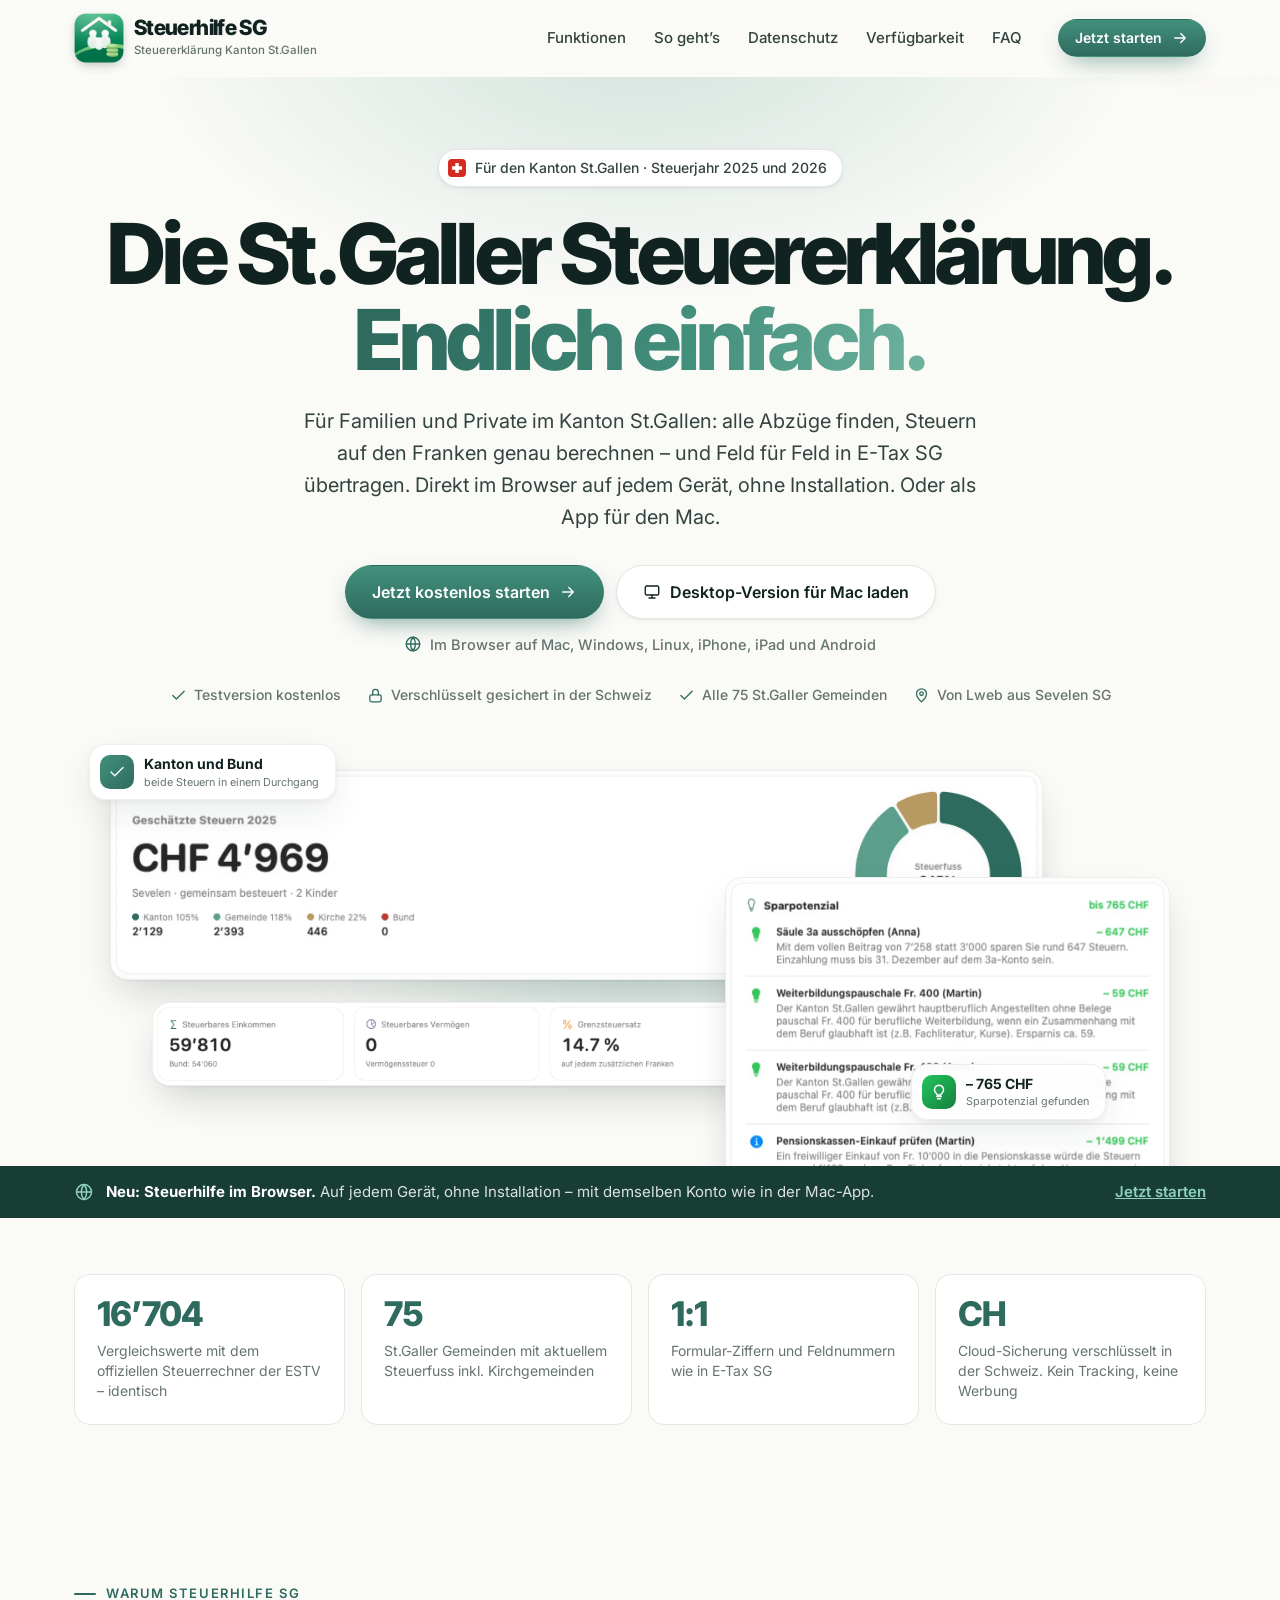
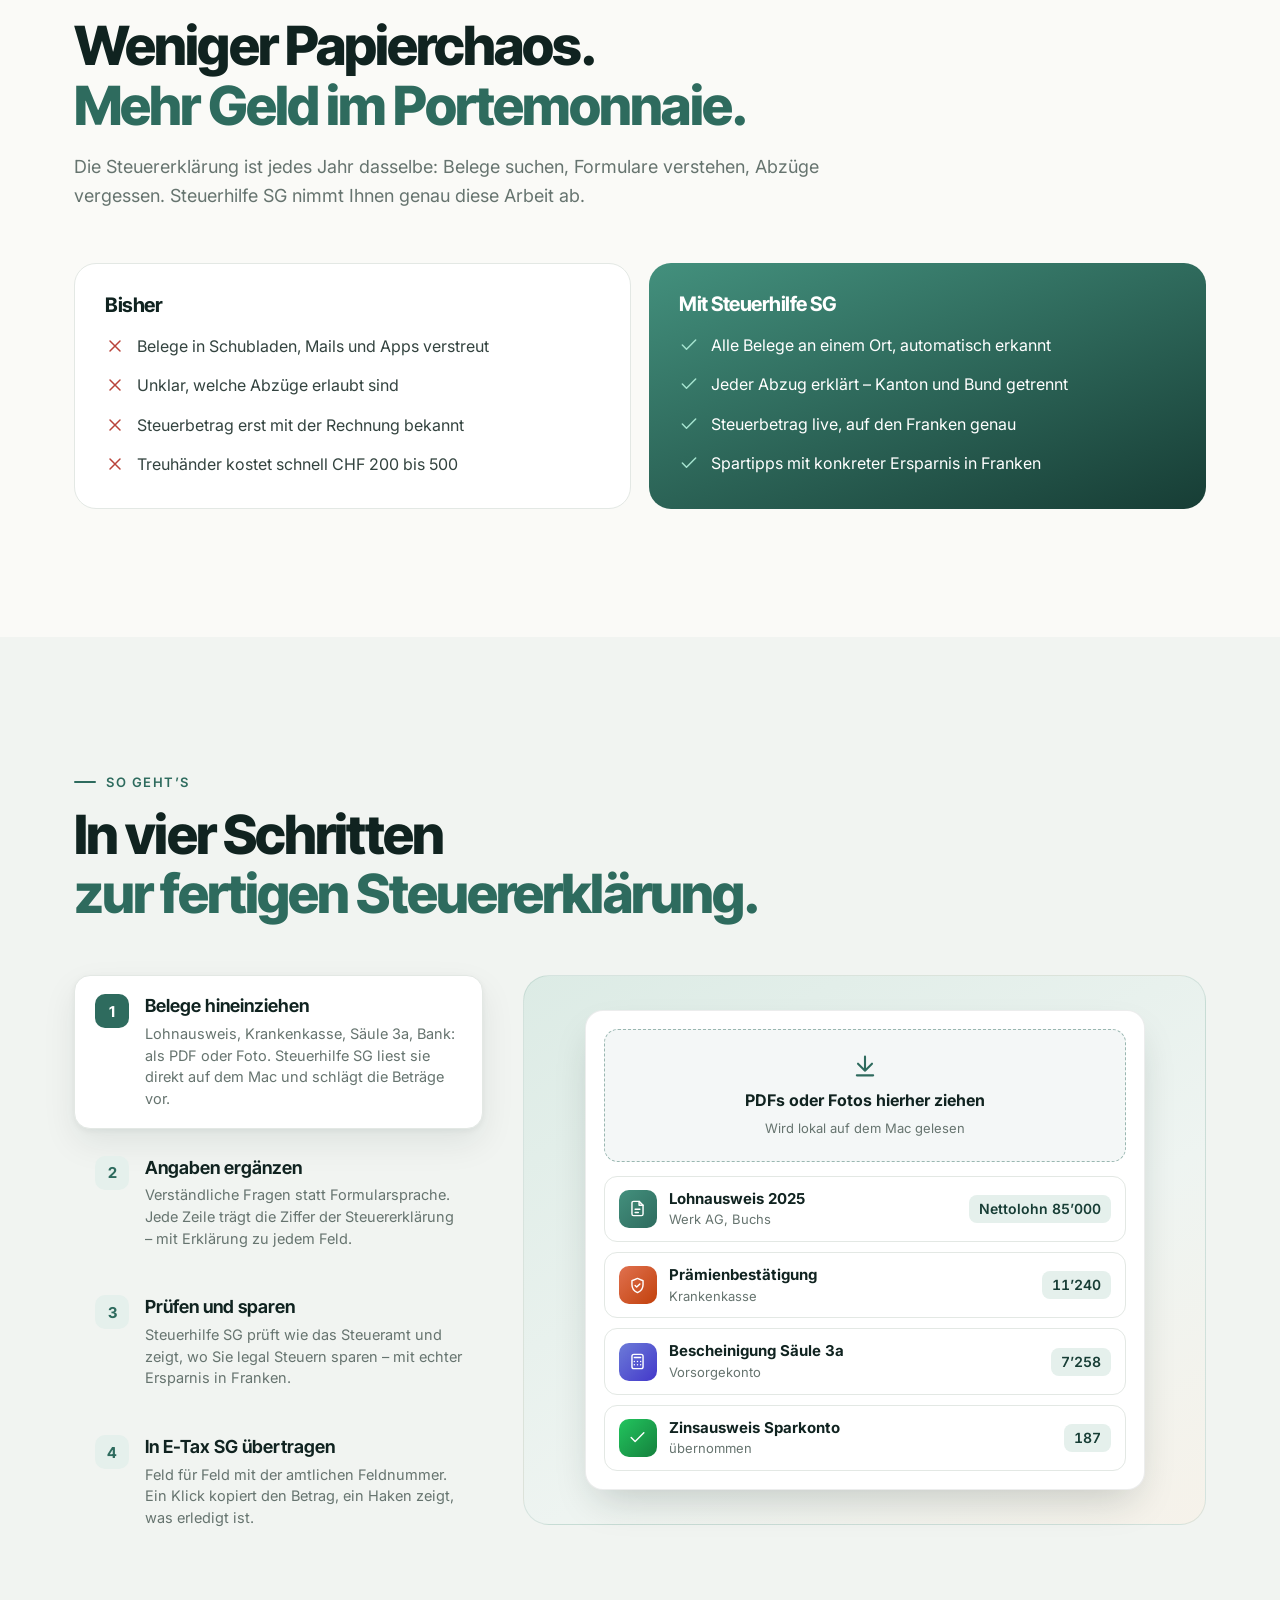
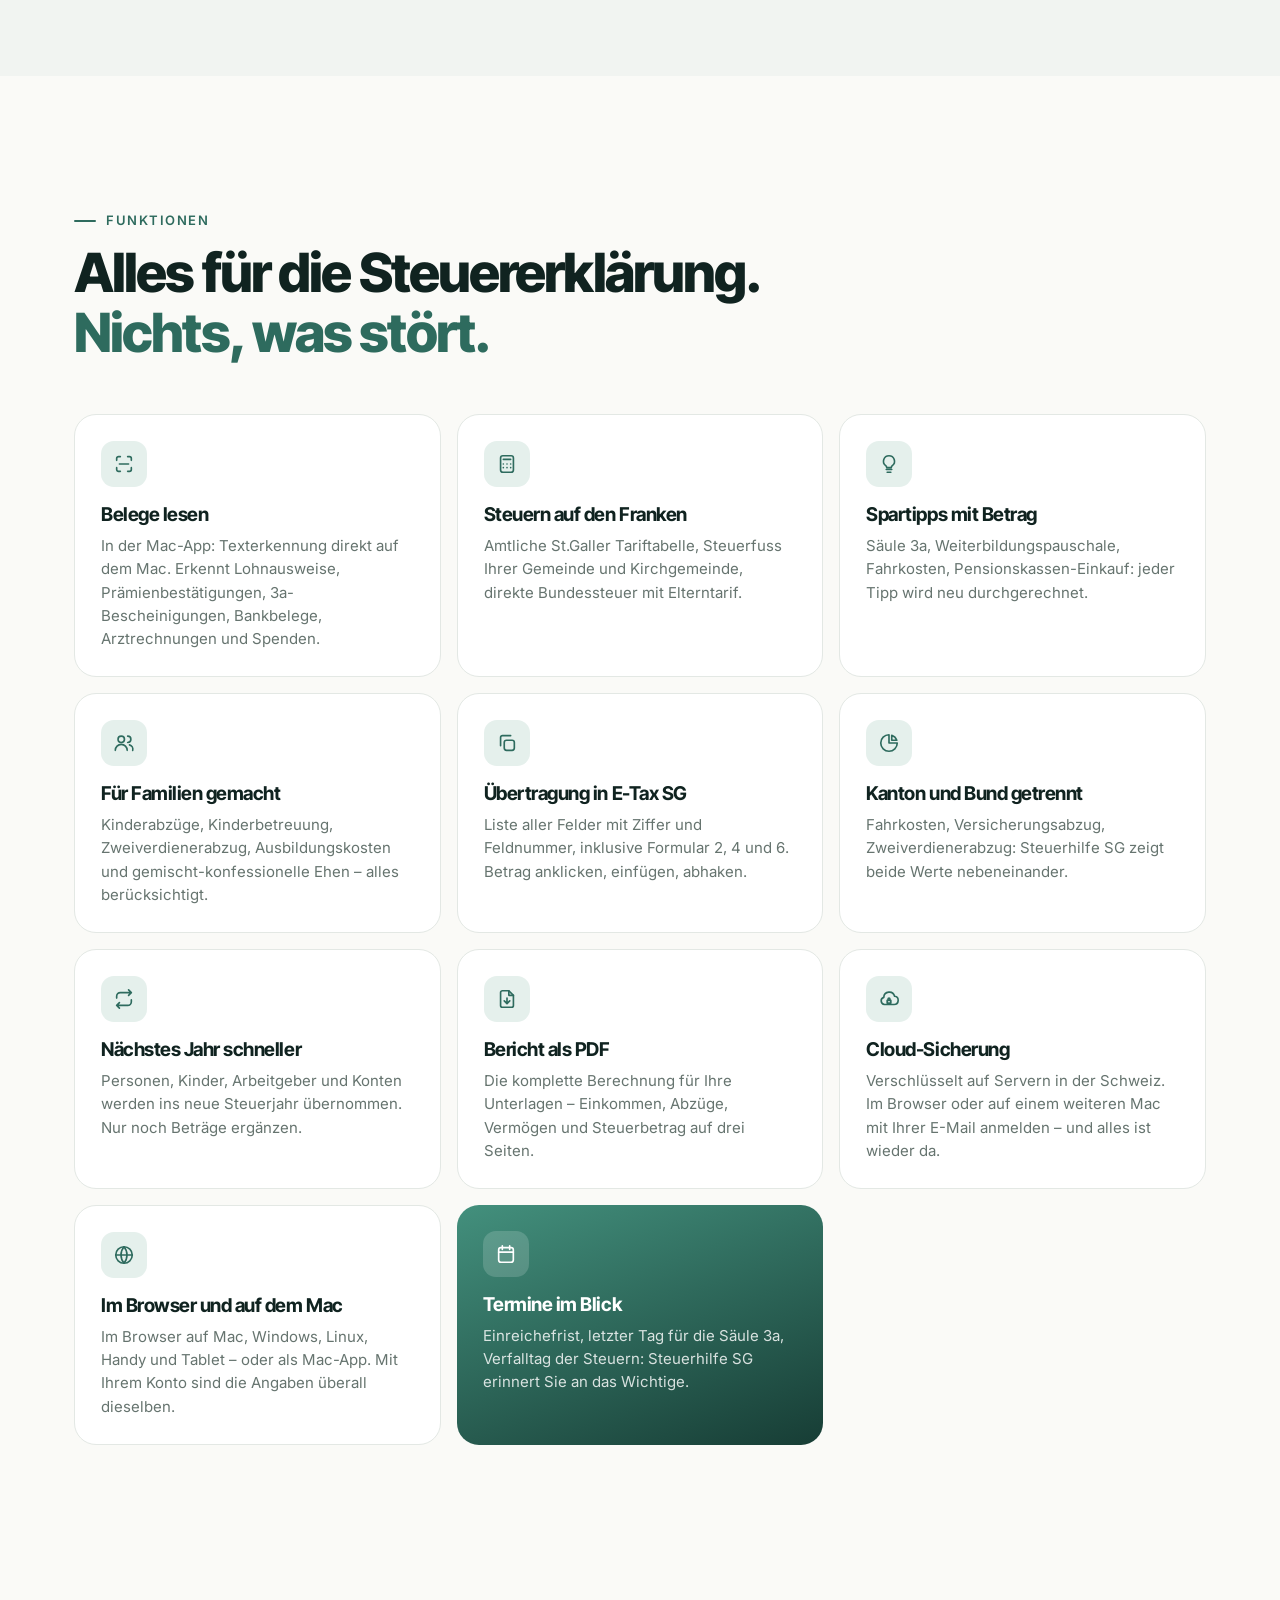
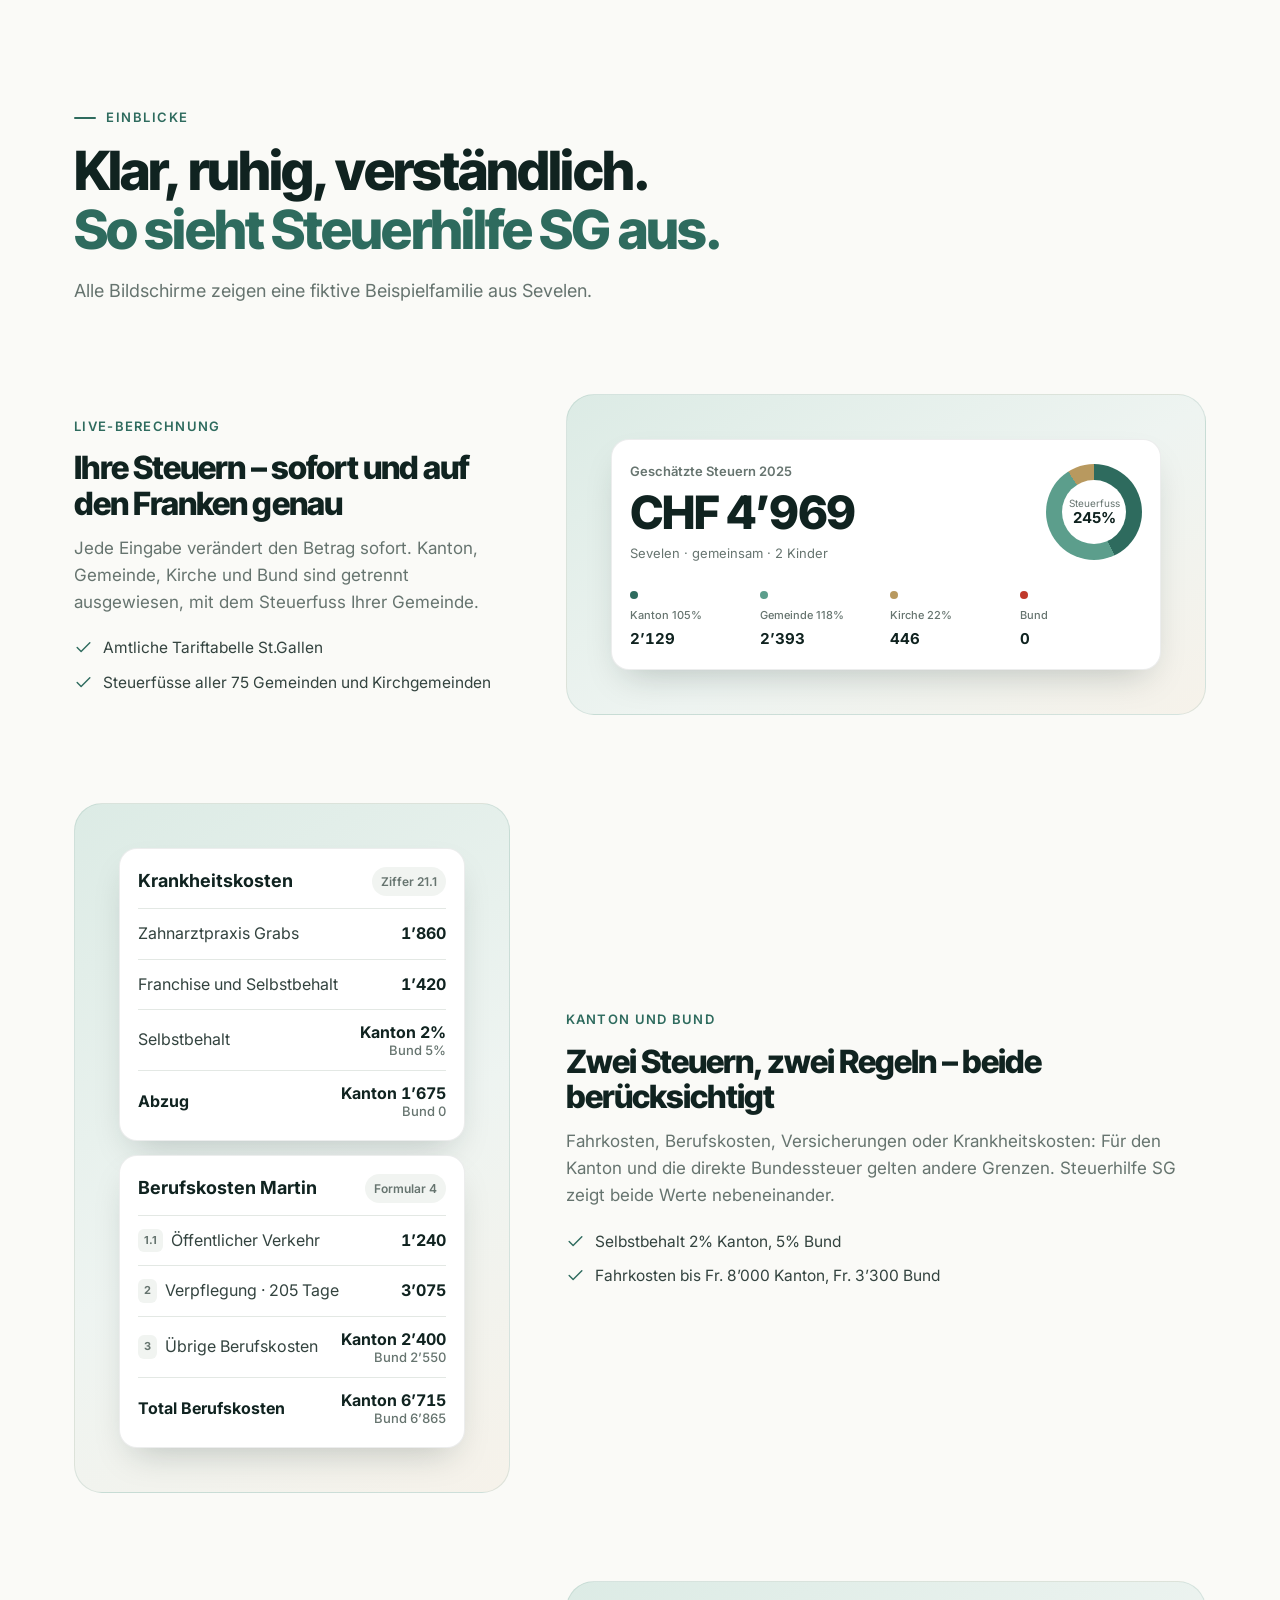
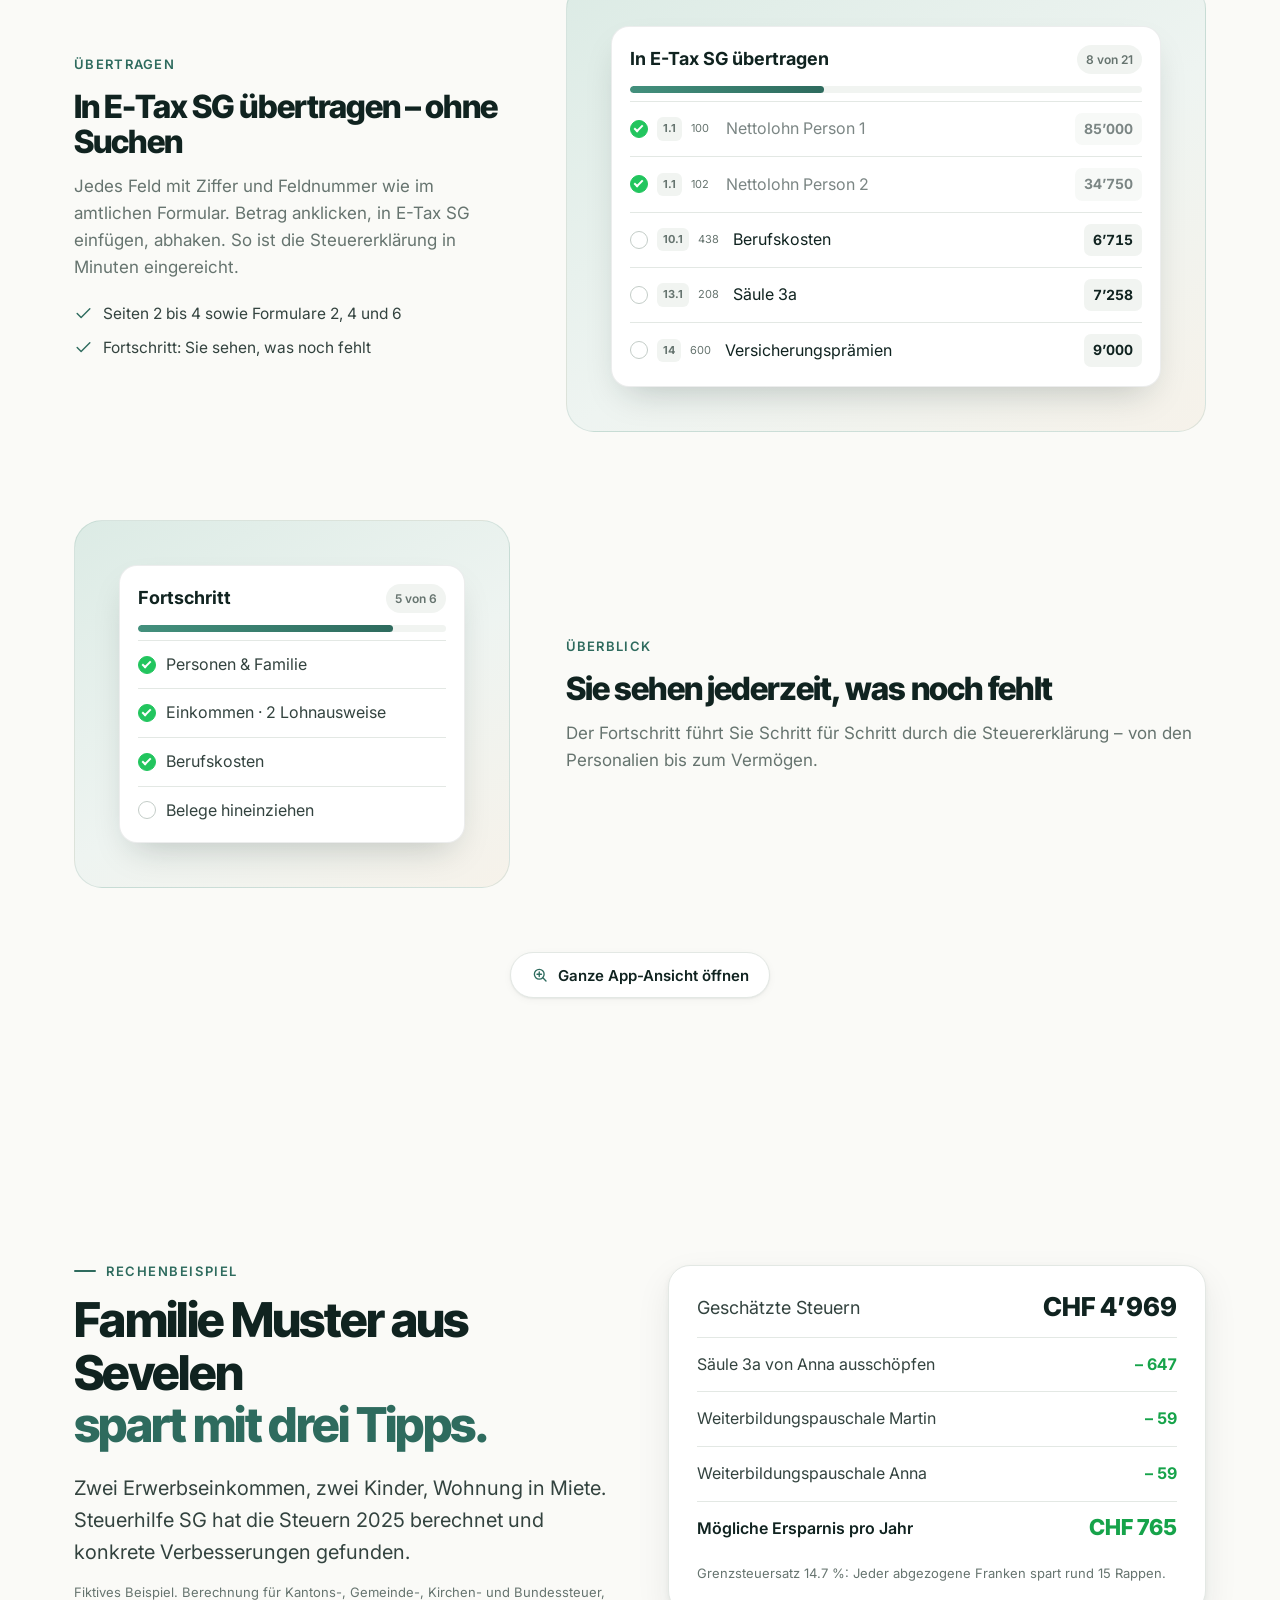
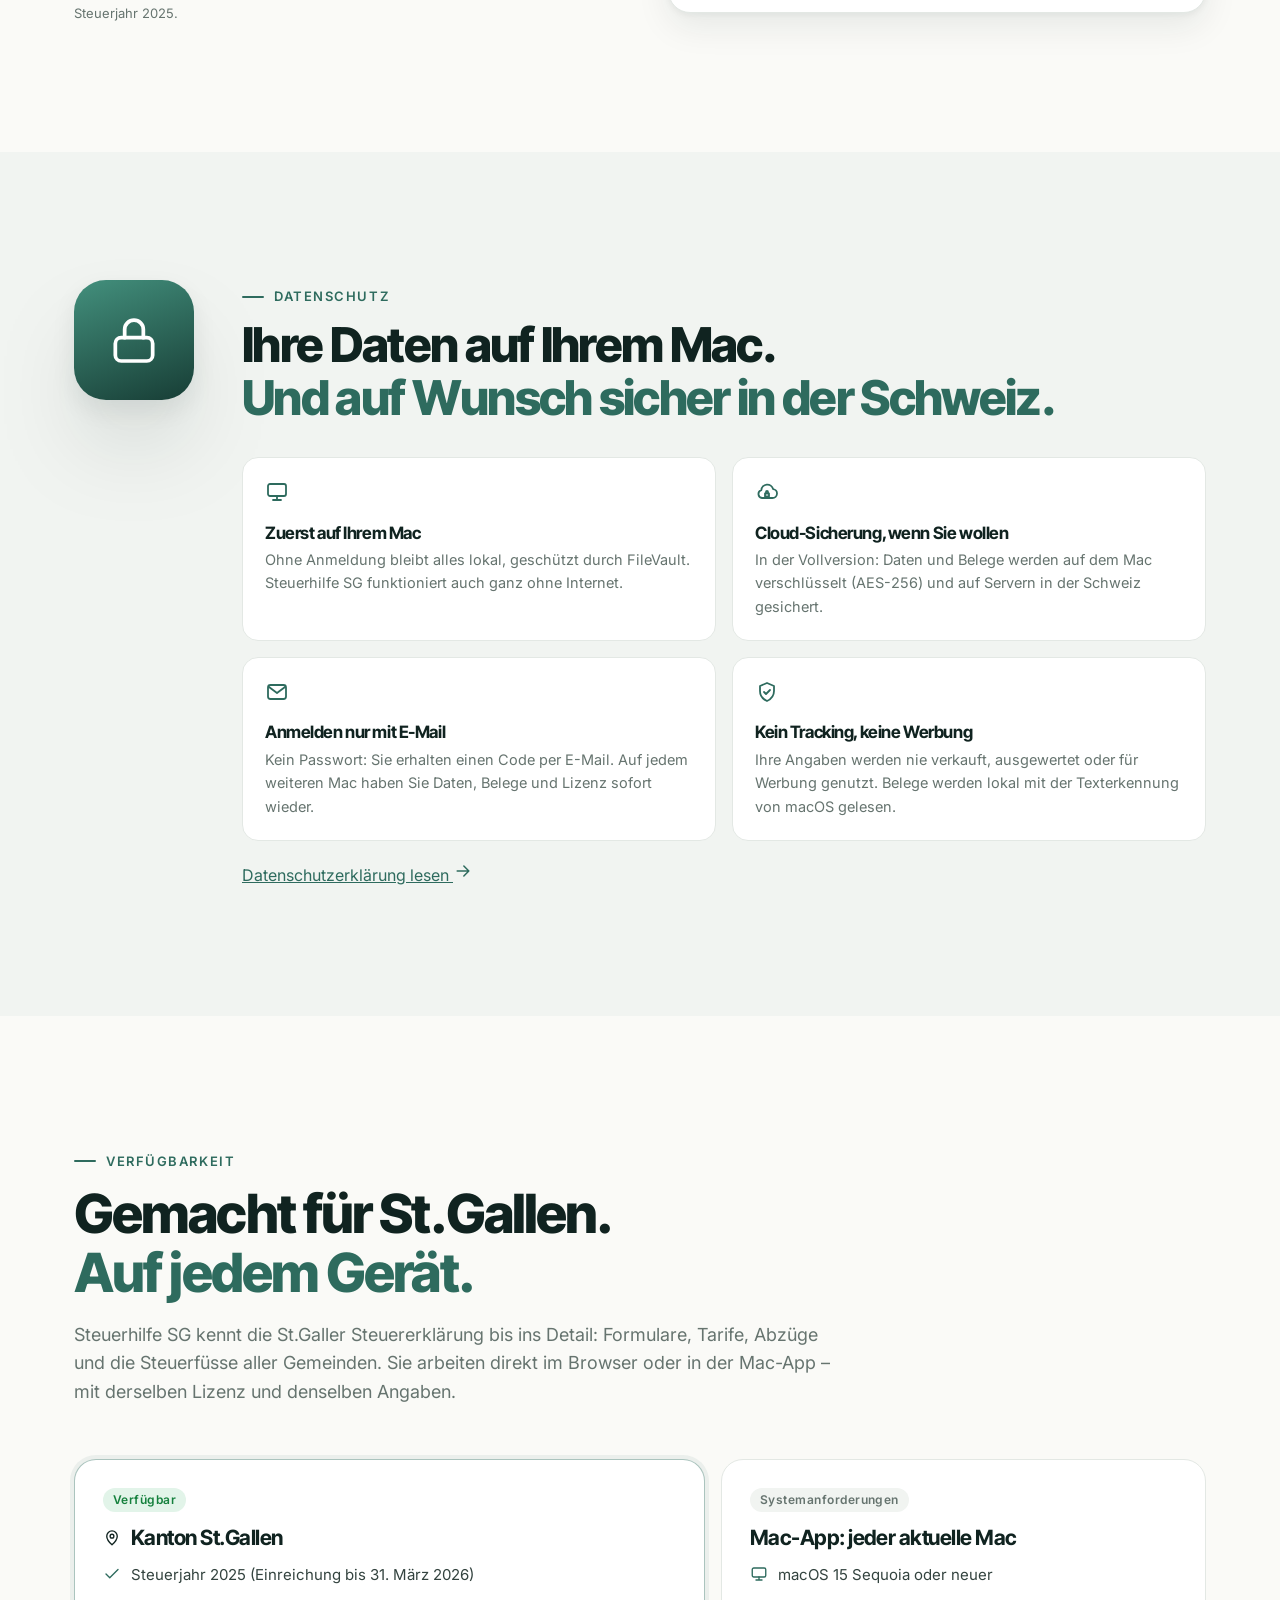
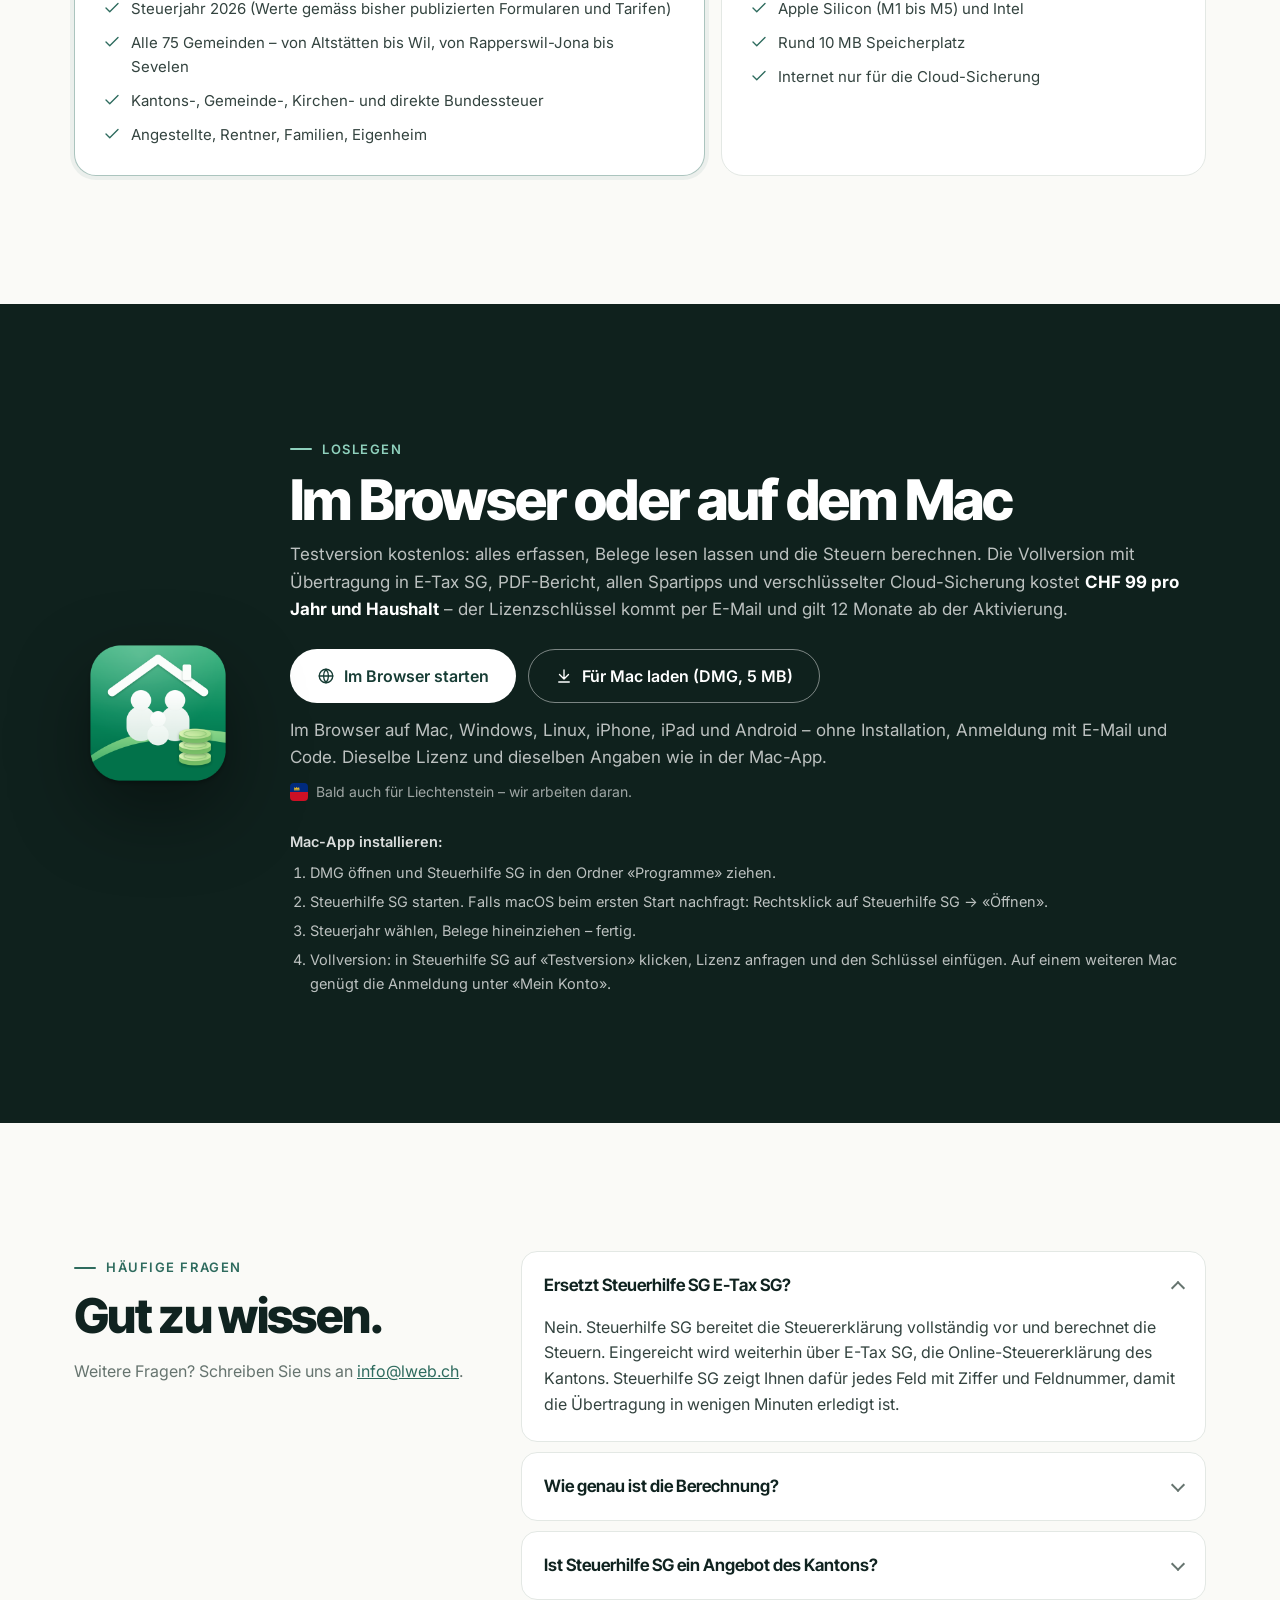
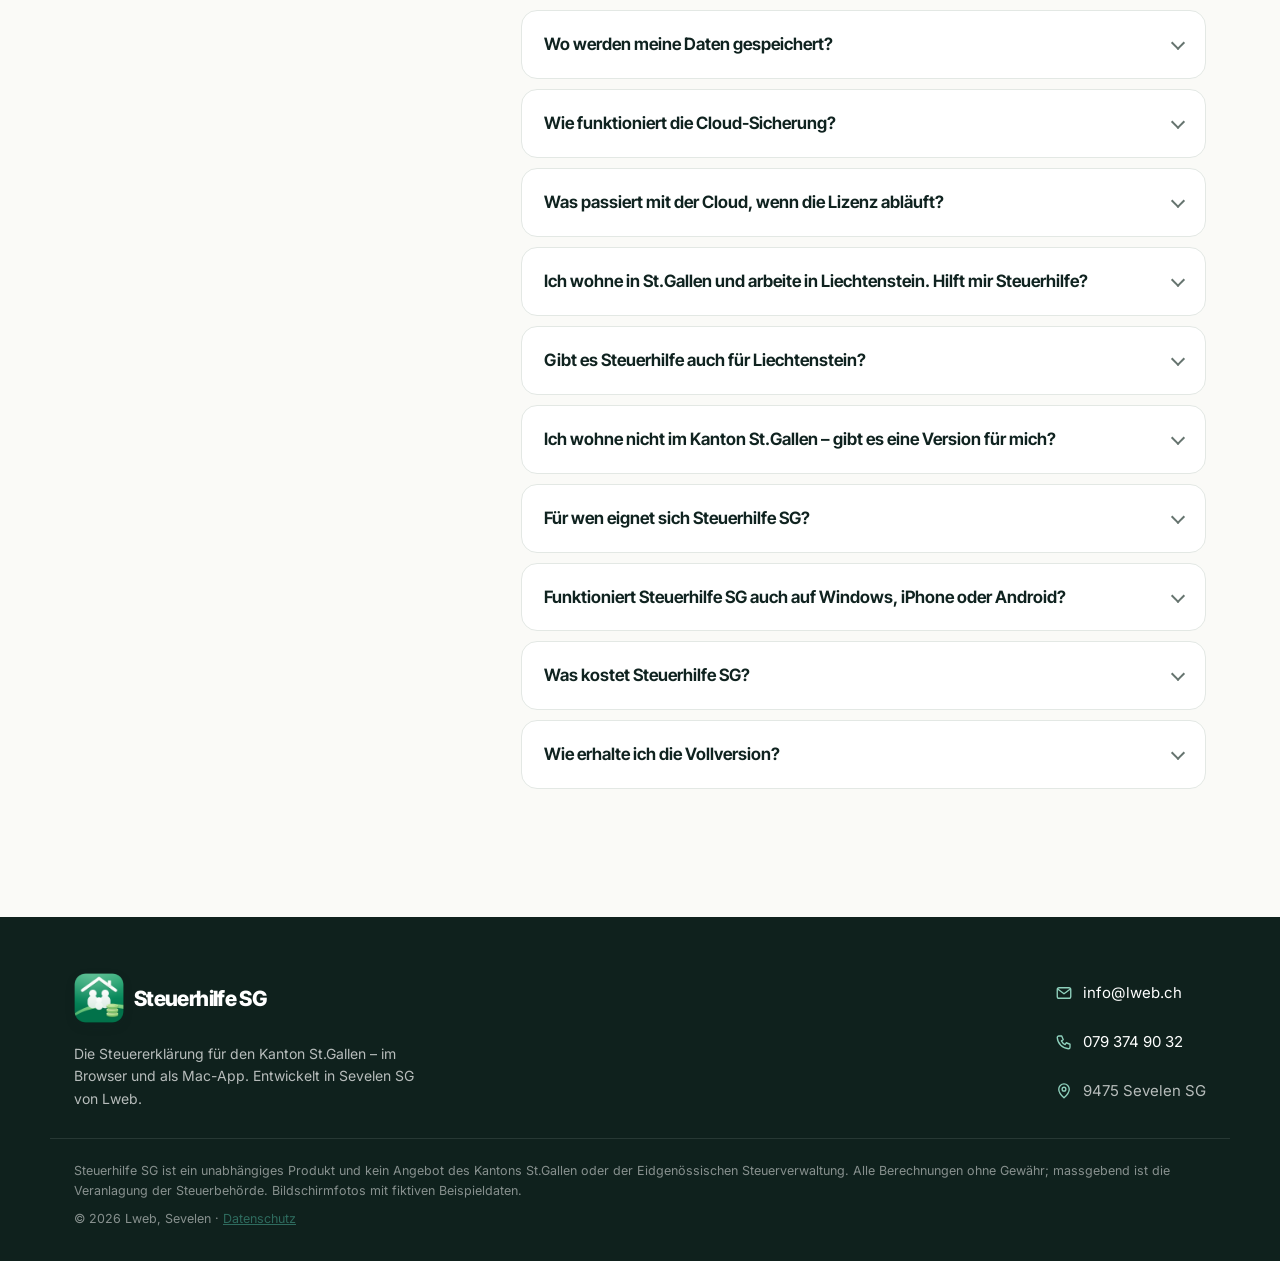
==== index.html @ e3ba9400 "Mac 0.4.3: Abo vom iPhone gilt über das Konto, Willkommen, Konto löschen, Rechtliches Co-Authored-By" ====
<!doctype html>
<html lang="de-CH">
<head>
<meta charset="utf-8">
<meta name="viewport" content="width=device-width, initial-scale=1">
<title>Steuererklärung St.Gallen einfach ausfüllen – im Browser und auf dem Mac · Steuerhilfe SG</title>
<meta name="description" content="Steuerhilfe SG: die Steuererklärung für den Kanton St.Gallen – direkt im Browser auf jedem Gerät oder als Mac-App. Alle Abzüge finden, Steuern für Kanton, Gemeinde und Bund genau berechnen und in E-Tax SG übertragen. Testversion kostenlos.">
<meta name="keywords" content="Steuererklärung St.Gallen, Steuererklärung Kanton St.Gallen, E-Tax SG, Steuern St.Gallen, Steuererklärung Mac, Steuerrechner St.Gallen, Steuererklärung ausfüllen, Abzüge Steuererklärung, Säule 3a, Steuersoftware Schweiz, Steuerhilfe">
<meta name="author" content="Lweb, Sevelen">
<meta name="robots" content="index, follow, max-image-preview:large">
<meta name="theme-color" content="#2e6b5e">
<link rel="canonical" href="https://steuerhilfe.sg/">
<link rel="alternate" hreflang="de-CH" href="https://steuerhilfe.sg/">
<link rel="alternate" hreflang="x-default" href="https://steuerhilfe.sg/">
<meta name="geo.region" content="CH-SG">
<meta name="geo.placename" content="Sevelen, St.Gallen">
<meta name="geo.position" content="47.1219;9.4856">
<meta name="ICBM" content="47.1219, 9.4856">
<link rel="icon" type="image/png" sizes="64x64" href="img/favicon.png">
<link rel="icon" type="image/png" sizes="192x192" href="img/icon-192.png">
<link rel="apple-touch-icon" href="img/apple-touch-icon.png">
<link rel="manifest" href="site.webmanifest">
<meta property="og:type" content="website">
<meta property="og:site_name" content="Steuerhilfe SG">
<meta property="og:locale" content="de_CH">
<meta property="og:url" content="https://steuerhilfe.sg/">
<meta property="og:title" content="Steuerhilfe SG – die Steuererklärung für den Kanton St.Gallen">
<meta property="og:description" content="Für Familien und Private im Kanton St.Gallen: Abzüge finden, Steuern berechnen und in E-Tax SG übertragen. Im Browser auf jedem Gerät oder als Mac-App, Cloud-Sicherung in der Schweiz.">
<meta property="og:image" content="https://steuerhilfe.sg/img/og-steuerhilfe-sg.jpg">
<meta property="og:image:width" content="1200">
<meta property="og:image:height" content="630">
<meta property="og:image:alt" content="Steuerhilfe SG – geschätzte Steuern und Sparpotenzial">
<meta name="twitter:card" content="summary_large_image">
<meta name="twitter:title" content="Steuerhilfe SG – die Steuererklärung für den Kanton St.Gallen">
<meta name="twitter:description" content="Die Steuererklärung im Kanton St.Gallen – im Browser auf jedem Gerät oder als Mac-App. Testversion kostenlos.">
<meta name="twitter:image" content="https://steuerhilfe.sg/img/og-steuerhilfe-sg.jpg">
<script type="application/ld+json">
[
 {
  "@context": "https://schema.org",
  "@type": "SoftwareApplication",
  "name": "Steuerhilfe SG",
  "alternateName": "Steuerhilfe SG – Steuererklärung Kanton St.Gallen",
  "url": "https://steuerhilfe.sg/",
  "image": "https://steuerhilfe.sg/img/og-steuerhilfe-sg.jpg",
  "applicationCategory": "FinanceApplication",
  "applicationSubCategory": "Steuererklärung",
  "operatingSystem": "Web (alle aktuellen Browser), macOS 15 oder neuer",
  "softwareVersion": "0.4.3",
  "inLanguage": "de-CH",
  "isAccessibleForFree": true,
  "description": "Mac-App für Private und Familien im Kanton St.Gallen: Belege sammeln, alle Abzüge finden, Kantons-, Gemeinde-, Kirchen- und Bundessteuer genau berechnen und Feld für Feld in E-Tax SG übertragen. Im Browser auf jedem Gerät oder als Mac-App.",
  "downloadUrl": "https://steuerhilfe.sg/download/Steuerhilfe-SG-Testversion.dmg",
  "fileSize": "3 MB",
  "featureList": [
   "Belege per Texterkennung lesen",
   "Steuerberechnung Kanton St.Gallen und direkte Bundessteuer",
   "Steuerfüsse aller 75 St.Galler Gemeinden",
   "Spartipps mit Ersparnis in Franken",
   "Übertragungshilfe für E-Tax SG",
   "PDF-Bericht",
   "Offline nutzbar",
   "Verschlüsselte Cloud-Sicherung in der Schweiz"
  ],
  "areaServed": [
   { "@type": "AdministrativeArea", "name": "Kanton St.Gallen, Schweiz" }
  ],
  "offers": [
   {
    "@type": "Offer",
    "name": "Testversion",
    "price": "0",
    "priceCurrency": "CHF"
   },
   {
    "@type": "Offer",
    "name": "Vollversion – 12 Monate ab Aktivierung, pro Haushalt",
    "price": "99",
    "priceCurrency": "CHF"
   }
  ],
  "publisher": {
   "@id": "https://steuerhilfe.sg/#lweb"
  }
 },
 {
  "@context": "https://schema.org",
  "@type": "Organization",
  "@id": "https://steuerhilfe.sg/#lweb",
  "name": "Lweb",
  "url": "https://lweb.ch",
  "email": "info@lweb.ch",
  "telephone": "+41 79 374 90 32",
  "address": {
   "@type": "PostalAddress",
   "postalCode": "9475",
   "addressLocality": "Sevelen",
   "addressRegion": "SG",
   "addressCountry": "CH"
  }
 },
 {
  "@context": "https://schema.org",
  "@type": "WebSite",
  "name": "Steuerhilfe SG",
  "url": "https://steuerhilfe.sg/",
  "inLanguage": "de-CH"
 },
 {
  "@context": "https://schema.org",
  "@type": "FAQPage",
  "mainEntity": [
   {
    "@type": "Question",
    "name": "Ich wohne in St.Gallen und arbeite in Liechtenstein. Hilft mir Steuerhilfe?",
    "acceptedAnswer": { "@type": "Answer", "text": "Ja. Grenzgänger versteuern den Lohn in der Schweiz. Den Lohnausweis als «Arbeitgeber in Liechtenstein» markieren – Steuerhilfe zeigt, welche Beträge wohin gehören." }
   },
   {
    "@type": "Question",
    "name": "Gibt es Steuerhilfe auch für Liechtenstein?",
    "acceptedAnswer": { "@type": "Answer", "text": "Noch nicht – wir arbeiten daran. Die Version für Einwohnerinnen und Einwohner des Fürstentums Liechtenstein erscheint, sobald die Berechnung vollständig geprüft ist. Wer in St.Gallen wohnt und in Liechtenstein arbeitet, kann Steuerhilfe SG schon heute verwenden." }
   },
   {
    "@type": "Question",
    "name": "Ersetzt Steuerhilfe SG E-Tax SG?",
    "acceptedAnswer": {
     "@type": "Answer",
     "text": "Nein. Steuerhilfe SG bereitet die Steuererklärung vollständig vor und berechnet die Steuern. Eingereicht wird weiterhin über E-Tax SG, die Online-Steuererklärung des Kantons. Steuerhilfe SG zeigt Ihnen dafür jedes Feld mit Ziffer und Feldnummer, damit die Übertragung in wenigen Minuten erledigt ist."
    }
   },
   {
    "@type": "Question",
    "name": "Wie genau ist die Berechnung?",
    "acceptedAnswer": {
     "@type": "Answer",
     "text": "Steuerhilfe SG verwendet die amtliche Tariftabelle des Kantons St.Gallen, die Steuerfüsse aller 75 Gemeinden und den Tarif der direkten Bundessteuer. Die Steuerberechnung wurde mit 16’704 Werten des offiziellen Steuerrechners der Eidgenössischen Steuerverwaltung verglichen. Massgebend bleibt immer die Veranlagung durch das Steueramt."
    }
   },
   {
    "@type": "Question",
    "name": "Ist Steuerhilfe SG ein Angebot des Kantons?",
    "acceptedAnswer": {
     "@type": "Answer",
     "text": "Nein. Steuerhilfe SG ist eine unabhängige App von Lweb in Sevelen. Sie ist weder vom Kanton St.Gallen noch von der Eidgenössischen Steuerverwaltung herausgegeben oder geprüft."
    }
   },
   {
    "@type": "Question",
    "name": "Wo werden meine Daten gespeichert?",
    "acceptedAnswer": {
     "@type": "Answer",
     "text": "Auf Ihrem Mac, im geschützten Bereich der App – mit einer täglichen Sicherung, 30 Tage lang. Ohne Anmeldung sendet Steuerhilfe SG keine Daten ins Internet. Mit der Cloud-Sicherung (Vollversion) werden Daten und Belege zusätzlich verschlüsselt auf Servern in der Schweiz gespeichert."
    }
   },
   {
    "@type": "Question",
    "name": "Ich wohne nicht im Kanton St.Gallen – gibt es eine Version für mich?",
    "acceptedAnswer": {
     "@type": "Answer",
     "text": "Steuerhilfe SG gibt es derzeit für den Kanton St.Gallen, weil jeder Kanton eigene Formulare, Tarife und Abzüge hat. Weitere Kantone folgen. Schreiben Sie uns an info@lweb.ch – wir erstellen auf Anfrage gerne eine Version für Ihren Kanton."
    }
   },
   {
    "@type": "Question",
    "name": "Für wen eignet sich Steuerhilfe SG?",
    "acceptedAnswer": {
     "@type": "Answer",
     "text": "Für Private und Familien im Kanton St.Gallen: Angestellte, Rentnerinnen und Rentner, Familien mit Kindern, Wohneigentum, Konten und Wertschriften. Für Selbständigerwerbende und Landwirte deckt Steuerhilfe SG erst die Grundlagen ab."
    }
   },
   {
    "@type": "Question",
    "name": "Funktioniert Steuerhilfe SG auch auf Windows, iPhone oder Android?",
    "acceptedAnswer": {
     "@type": "Answer",
     "text": "Ja. Steuerhilfe SG läuft direkt im Browser – auf Mac, Windows, Linux, iPhone, iPad und Android, ohne Installation. Mit Ihrem Konto haben Sie im Browser und in der Mac-App dieselben Angaben."
    }
   },
   {
    "@type": "Question",
    "name": "Was kostet Steuerhilfe SG?",
    "acceptedAnswer": {
     "@type": "Answer",
     "text": "Die Testversion ist kostenlos: Sie können alles erfassen und sehen Ihren Steuerbetrag. Die Vollversion kostet CHF 99 pro Jahr und Haushalt (12 Monate ab der Aktivierung) und schaltet die Übertragung in E-Tax SG, den PDF-Bericht, alle Spartipps im Detail, den Datenexport und die verschlüsselte Cloud-Sicherung frei. Ihre Eingaben bleiben beim Freischalten erhalten."
    }
   },
   {
    "@type": "Question",
    "name": "Wie erhalte ich die Vollversion?",
    "acceptedAnswer": {
     "@type": "Answer",
     "text": "In Steuerhilfe SG auf «Testversion» klicken und «Lizenz bei Lweb anfragen» wählen – oder direkt an info@lweb.ch schreiben. Sie erhalten einen persönlichen Lizenzschlüssel per E-Mail, den Sie in der App einfügen. Ein Konto brauchen Sie dafür nicht – nur wenn Sie die Cloud-Sicherung nutzen möchten."
    }
   }
  ]
 }
]
</script>
<link rel="preconnect" href="https://fonts.googleapis.com">
<link rel="preconnect" href="https://fonts.gstatic.com" crossorigin>
<link href="https://fonts.googleapis.com/css2?family=Inter:wght@400;500;600;700&family=Inter+Tight:wght@600;700;800&display=swap" rel="stylesheet">
<link rel="stylesheet" href="css/style.css?v=20261107">
<!-- Vercel Web Analytics (ohne Cookies) -->
<script>window.va = window.va || function () { (window.vaq = window.vaq || []).push(arguments); };</script>
<script defer src="/_vercel/insights/script.js"></script>
</head>
<body>

<svg width="0" height="0" style="position:absolute" aria-hidden="true">
  <defs>
    <symbol id="i-arrow" viewBox="0 0 24 24"><path d="M5 12h14M13 6l6 6-6 6"/></symbol>
    <symbol id="i-down" viewBox="0 0 24 24"><path d="M12 4v12M6 10l6 6 6-6M5 20h14"/></symbol>
    <symbol id="i-check" viewBox="0 0 24 24"><path d="M20 6 9 17l-5-5"/></symbol>
    <symbol id="i-x" viewBox="0 0 24 24"><path d="M18 6 6 18M6 6l12 12"/></symbol>
    <symbol id="i-lock" viewBox="0 0 24 24"><rect x="4" y="11" width="16" height="10" rx="2.5"/><path d="M8 11V7.5a4 4 0 0 1 8 0V11"/></symbol>
    <symbol id="i-doc" viewBox="0 0 24 24"><path d="M14 3H7a2 2 0 0 0-2 2v14a2 2 0 0 0 2 2h10a2 2 0 0 0 2-2V8z"/><path d="M14 3v5h5M9 13h6M9 17h4"/></symbol>
    <symbol id="i-scan" viewBox="0 0 24 24"><path d="M4 8V6a2 2 0 0 1 2-2h2M16 4h2a2 2 0 0 1 2 2v2M20 16v2a2 2 0 0 1-2 2h-2M8 20H6a2 2 0 0 1-2-2v-2M7 12h10"/></symbol>
    <symbol id="i-calc" viewBox="0 0 24 24"><rect x="5" y="3" width="14" height="18" rx="2.5"/><path d="M8 7h8M8 12h.01M12 12h.01M16 12h.01M8 16h.01M12 16h.01M16 16h.01"/></symbol>
    <symbol id="i-bulb" viewBox="0 0 24 24"><path d="M9 18h6M10 21h4M12 3a6 6 0 0 0-3.6 10.8c.6.5 1 1.2 1.1 2V16h5v-.2c.1-.8.5-1.5 1.1-2A6 6 0 0 0 12 3z"/></symbol>
    <symbol id="i-copy" viewBox="0 0 24 24"><rect x="9" y="9" width="11" height="11" rx="2.5"/><path d="M5 15V6a2 2 0 0 1 2-2h9"/></symbol>
    <symbol id="i-users" viewBox="0 0 24 24"><circle cx="9" cy="8" r="3.5"/><path d="M2.5 20a6.5 6.5 0 0 1 13 0M16 4.5a3.5 3.5 0 0 1 0 7M18 14a5 5 0 0 1 3.5 6"/></symbol>
    <symbol id="i-shield" viewBox="0 0 24 24"><path d="M12 3 5 6v5c0 4.5 3 8.2 7 10 4-1.8 7-5.5 7-10V6z"/><path d="m9 12 2 2 4-4"/></symbol>
    <symbol id="i-calendar" viewBox="0 0 24 24"><rect x="4" y="5" width="16" height="16" rx="2.5"/><path d="M8 3v4M16 3v4M4 10h16"/></symbol>
    <symbol id="i-chart" viewBox="0 0 24 24"><path d="M12 3a9 9 0 1 0 9 9h-9z"/><path d="M15 3.5A9 9 0 0 1 20.5 9H15z"/></symbol>
    <symbol id="i-pdf" viewBox="0 0 24 24"><path d="M14 3H7a2 2 0 0 0-2 2v14a2 2 0 0 0 2 2h10a2 2 0 0 0 2-2V8z"/><path d="M14 3v5h5M12 11v6M9 14l3 3 3-3"/></symbol>
    <symbol id="i-repeat" viewBox="0 0 24 24"><path d="M17 2l3 3-3 3M4 11V9a4 4 0 0 1 4-4h12M7 22l-3-3 3-3M20 13v2a4 4 0 0 1-4 4H4"/></symbol>
    <symbol id="i-mac" viewBox="0 0 24 24"><rect x="3" y="4" width="18" height="12" rx="2"/><path d="M8 20h8M12 16v4"/></symbol>
    <symbol id="i-mail" viewBox="0 0 24 24"><rect x="3" y="5" width="18" height="14" rx="2.5"/><path d="m4 7 8 6 8-6"/></symbol>
    <symbol id="i-phone" viewBox="0 0 24 24"><path d="M5 4h4l2 5-2.5 1.5a11 11 0 0 0 5 5L15 13l5 2v4a2 2 0 0 1-2 2A16 16 0 0 1 3 6a2 2 0 0 1 2-2z"/></symbol>
    <symbol id="i-pin" viewBox="0 0 24 24"><path d="M12 21s-7-6.2-7-11.5a7 7 0 0 1 14 0C19 14.8 12 21 12 21z"/><circle cx="12" cy="9.5" r="2.5"/></symbol>
    <symbol id="i-plus" viewBox="0 0 24 24"><path d="M12 5v14M5 12h14"/></symbol>
    <symbol id="i-zoom" viewBox="0 0 24 24"><circle cx="11" cy="11" r="6.5"/><path d="m20 20-4.2-4.2M11 8v6M8 11h6"/></symbol>
    <symbol id="i-cloudoff" viewBox="0 0 24 24"><path d="M3 3l18 18M8 7.5A5.5 5.5 0 0 1 17.6 10 4 4 0 0 1 20 17M17 19H7a4.5 4.5 0 0 1-1.6-8.7"/></symbol>
    <symbol id="i-cloud" viewBox="0 0 24 24"><path d="M7 18h10.5a4.5 4.5 0 0 0 .6-8.96A6 6 0 0 0 6.3 10.2 4 4 0 0 0 7 18z"/><path d="M10 13.5h4v3h-4zM11 13.5V12a1 1 0 0 1 2 0v1.5"/></symbol>
    <symbol id="i-globe" viewBox="0 0 24 24"><circle cx="12" cy="12" r="9"/><path d="M3 12h18M12 3a14 14 0 0 1 0 18M12 3a14 14 0 0 0 0 18"/></symbol><symbol id="i-li" viewBox="0 0 32 32"><path d="M7 0h18a7 7 0 0 1 7 7v9H0V7a7 7 0 0 1 7-7z" fill="#002B7F" stroke="none"/><path d="M0 16h32v9a7 7 0 0 1-7 7H7a7 7 0 0 1-7-7z" fill="#CE1126" stroke="none"/><path d="M7 11.5 8 7l2.2 2.4L12 6.5l1.8 2.9L16 7l1 4.5z" fill="#E5B82E" stroke="none"/><rect x="7" y="11.5" width="10" height="1.6" fill="#E5B82E" stroke="none"/></symbol><symbol id="i-swiss" viewBox="0 0 32 32"><rect width="32" height="32" rx="7" fill="#d52b1e" stroke="none"/><path d="M13 7h6v6h6v6h-6v6h-6v-6H7v-6h6z" fill="#fff" stroke="none"/></symbol>
  </defs>
</svg>

<header class="hdr" id="top">
  <div class="wrap hdr__in">
    <a class="brand" href="#top" aria-label="Steuerhilfe SG Startseite">
      <img src="img/icon-web.png" alt="" width="50" height="50">
      <span class="brand__txt"><span class="brand__word">Steuerhilfe SG</span><small>Steuererklärung Kanton St.Gallen</small></span>
    </a>
    <nav class="nav" aria-label="Hauptnavigation">
      <a href="#funktionen">Funktionen</a>
      <a href="#ablauf">So geht’s</a>
      <a href="#datenschutz">Datenschutz</a>
      <a href="#verfuegbarkeit">Verfügbarkeit</a>
      <a href="#faq">FAQ</a>
    </nav>
    <a class="btn btn--primary btn--sm hdr__cta" href="app/" data-signed="Zur App">Jetzt starten <svg class="ic"><use href="#i-arrow"/></svg></a>
    <button class="burger" aria-label="Menü öffnen" aria-expanded="false" aria-controls="mnav"><span></span><span></span><span></span></button>
  </div>
  <div class="mnav" id="mnav" hidden>
    <a href="#funktionen">Funktionen</a><a href="#ablauf">So geht’s</a><a href="#datenschutz">Datenschutz</a><a href="#verfuegbarkeit">Verfügbarkeit</a><a href="#faq">FAQ</a>
    <a class="btn btn--primary" href="app/" data-signed="Zur App">Jetzt starten</a>
  </div>
</header>

<main>
<!-- HERO -->
<section class="hero">
  <div class="hero__glow" aria-hidden="true"></div>
  <div class="wrap hero__top">
    <span class="pill reveal"><svg class="ic ic--flag"><use href="#i-swiss"/></svg>Für den Kanton St.Gallen · Steuerjahr 2025 und 2026</span>
    <h1 class="reveal">Die St.Galler Steuererklärung.<br><span class="grad">Endlich einfach.</span></h1>
    <p class="lead reveal">Für Familien und Private im Kanton St.Gallen: alle Abzüge finden, Steuern auf den Franken genau berechnen – und Feld für Feld in E-Tax SG übertragen. Direkt im Browser auf jedem Gerät, ohne Installation. Oder als App für den Mac.</p>
    <div class="hero__ctas reveal">
      <a class="btn btn--primary btn--lg" href="app/" data-signed="Weiter zu meiner Steuererklärung">Jetzt kostenlos starten <svg class="ic"><use href="#i-arrow"/></svg></a>
      <a class="btn btn--ghost btn--lg" href="#download"><svg class="ic"><use href="#i-mac"/></svg>Desktop-Version für Mac laden</a>
    </div>
    <p class="hero__devs reveal"><svg class="ic"><use href="#i-globe"/></svg>Im Browser auf Mac, Windows, Linux, iPhone, iPad und Android</p>
    <ul class="hero__facts reveal">
      <li><svg class="ic"><use href="#i-check"/></svg>Testversion kostenlos</li>
      <li><svg class="ic"><use href="#i-lock"/></svg>Verschlüsselt gesichert in der Schweiz</li>
      <li><svg class="ic"><use href="#i-check"/></svg>Alle 75 St.Galler Gemeinden</li>
      <li><svg class="ic"><use href="#i-pin"/></svg>Von Lweb aus Sevelen SG</li>
    </ul>
  </div>

  <div class="wrap">
    <div class="m-only m-stack reveal"><div class="ui ui-tax">
  <div class="ui-tax__top"><div><small>Geschätzte Steuern 2025</small><b class="ui-big">CHF 4’969</b><span class="ui-sub">Sevelen · gemeinsam · 2 Kinder</span></div>
  <div class="ui-donut"><span>Steuerfuss<b>245%</b></span></div></div>
  <div class="ui-legend"><div><i style="background:#2e6b5e"></i><small>Kanton 105%</small><b>2’129</b></div><div><i style="background:#5c9e8c"></i><small>Gemeinde 118%</small><b>2’393</b></div><div><i style="background:#b8995f"></i><small>Kirche 22%</small><b>446</b></div><div><i style="background:#c0392b"></i><small>Bund</small><b>0</b></div></div>
</div><div class="ui">
  <div class="ui-head"><b>Sparpotenzial</b><span class="ui-save">bis 765 CHF</span></div>
  <div class="ui-tip"><span class="ui-dot"></span><div><b>Säule 3a ausschöpfen (Anna)</b><small>7’258 statt 3’000 einzahlen – bis 31. Dezember</small></div><span class="ui-save">– 647</span></div>
  <div class="ui-tip"><span class="ui-dot"></span><div><b>Weiterbildungspauschale Fr. 400</b><small>ohne Belege, nur Kanton St.Gallen</small></div><span class="ui-save">– 59</span></div>
  <div class="ui-tip"><span class="ui-dot ui-dot--i"></span><div><b>Pensionskassen-Einkauf prüfen</b><small>Fr. 10’000 Einkauf senkt die Steuern um</small></div><span class="ui-save">– 1’499</span></div>
</div></div>
    <div class="stack d-only reveal">
      <div class="stack__glow" aria-hidden="true"></div>
      <figure class="shot shot--main" data-zoom="img/overview.webp">
        <img src="img/z/tax.webp" alt="Geschätzte Steuern 2025: CHF 4’969, aufgeteilt in Kanton, Gemeinde, Kirche und Bund" width="2127" height="475" fetchpriority="high">
      </figure>
      <figure class="shot shot--tips" data-zoom="img/z/spar.webp">
        <img src="img/z/spar.webp" alt="Sparpotenzial mit konkreten Tipps und Ersparnis in Franken" width="1057" height="848">
      </figure>
      <figure class="shot shot--stats" data-zoom="img/z/stats.webp">
        <img src="img/z/stats.webp" alt="Steuerbares Einkommen, Vermögen, Grenzsteuersatz und Verrechnungssteuer" width="2127" height="222">
      </figure>
      <div class="floatchip floatchip--a"><span class="floatchip__ic"><svg class="ic"><use href="#i-check"/></svg></span><div><b>Kanton und Bund</b><small>beide Steuern in einem Durchgang</small></div></div>
      <div class="floatchip floatchip--b"><span class="floatchip__ic floatchip__ic--save"><svg class="ic"><use href="#i-bulb"/></svg></span><div><b>– 765 CHF</b><small>Sparpotenzial gefunden</small></div></div>
    </div>
  </div>
</section>

<div class="band"><div class="wrap band__in"><svg class="ic"><use href="#i-globe"/></svg><span><b>Neu: Steuerhilfe im Browser.</b> Auf jedem Gerät, ohne Installation – mit demselben Konto wie in der Mac-App.</span><a href="app/" data-signed="Zur App">Jetzt starten</a></div></div>

<!-- TRUST -->
<section class="trust">
  <div class="wrap trust__grid">
    <div class="trust__item reveal"><b data-count="16704">16’704</b><span>Vergleichswerte mit dem offiziellen Steuerrechner der ESTV – identisch</span></div>
    <div class="trust__item reveal"><b data-count="75">75</b><span>St.Galler Gemeinden mit aktuellem Steuerfuss inkl. Kirchgemeinden</span></div>
    <div class="trust__item reveal"><b>1:1</b><span>Formular-Ziffern und Feldnummern wie in E-Tax SG</span></div>
    <div class="trust__item reveal"><b>CH</b><span>Cloud-Sicherung verschlüsselt in der Schweiz. Kein Tracking, keine Werbung</span></div>
  </div>
</section>

<!-- WARUM -->
<section class="sec" id="warum">
  <div class="wrap">
    <div class="sec__head">
      <span class="eyebrow reveal">Warum Steuerhilfe SG</span>
      <h2 class="reveal">Weniger Papierchaos.<br><em>Mehr Geld im Portemonnaie.</em></h2>
      <p class="reveal">Die Steuererklärung ist jedes Jahr dasselbe: Belege suchen, Formulare verstehen, Abzüge vergessen. Steuerhilfe SG nimmt Ihnen genau diese Arbeit ab.</p>
    </div>
    <div class="compare reveal">
      <div class="compare__col compare__col--old">
        <h3>Bisher</h3>
        <ul>
          <li><svg class="ic"><use href="#i-x"/></svg>Belege in Schubladen, Mails und Apps verstreut</li>
          <li><svg class="ic"><use href="#i-x"/></svg>Unklar, welche Abzüge erlaubt sind</li>
          <li><svg class="ic"><use href="#i-x"/></svg>Steuerbetrag erst mit der Rechnung bekannt</li>
          <li><svg class="ic"><use href="#i-x"/></svg>Treuhänder kostet schnell CHF 200 bis 500</li>
        </ul>
      </div>
      <div class="compare__col compare__col--new">
        <h3>Mit Steuerhilfe SG</h3>
        <ul>
          <li><svg class="ic"><use href="#i-check"/></svg>Alle Belege an einem Ort, automatisch erkannt</li>
          <li><svg class="ic"><use href="#i-check"/></svg>Jeder Abzug erklärt – Kanton und Bund getrennt</li>
          <li><svg class="ic"><use href="#i-check"/></svg>Steuerbetrag live, auf den Franken genau</li>
          <li><svg class="ic"><use href="#i-check"/></svg>Spartipps mit konkreter Ersparnis in Franken</li>
        </ul>
      </div>
    </div>
  </div>
</section>

<!-- ABLAUF -->
<section class="sec sec--tint" id="ablauf">
  <div class="wrap">
    <div class="sec__head">
      <span class="eyebrow reveal">So geht’s</span>
      <h2 class="reveal">In vier Schritten<br><em>zur fertigen Steuererklärung.</em></h2>
    </div>
    <div class="steps">
      <div class="steps__tabs" role="tablist">
        <div class="step is-on" role="tab" tabindex="0" data-panel="0"><span class="step__n">1</span><span class="step__t"><b>Belege hineinziehen</b><small>Lohnausweis, Krankenkasse, Säule 3a, Bank: als PDF oder Foto. Steuerhilfe SG liest sie direkt auf dem Mac und schlägt die Beträge vor.</small></span><div class="step__m m-only"><div class="mock">
            <div class="mock__drop"><svg class="ic"><use href="#i-down"/></svg><b>PDFs oder Fotos hierher ziehen</b><small>Wird lokal auf dem Mac gelesen</small></div>
            <div class="mock__docs">
              <div class="mdoc"><span class="mdoc__ic"><svg class="ic"><use href="#i-doc"/></svg></span><div><b>Lohnausweis 2025</b><small>Werk AG, Buchs</small></div><span class="mdoc__tag">Nettolohn 85’000</span></div>
              <div class="mdoc"><span class="mdoc__ic mdoc__ic--b"><svg class="ic"><use href="#i-shield"/></svg></span><div><b>Prämienbestätigung</b><small>Krankenkasse</small></div><span class="mdoc__tag">11’240</span></div>
              <div class="mdoc"><span class="mdoc__ic mdoc__ic--c"><svg class="ic"><use href="#i-calc"/></svg></span><div><b>Bescheinigung Säule 3a</b><small>Vorsorgekonto</small></div><span class="mdoc__tag">7’258</span></div>
              <div class="mdoc is-ok"><span class="mdoc__ic"><svg class="ic"><use href="#i-check"/></svg></span><div><b>Zinsausweis Sparkonto</b><small>übernommen</small></div><span class="mdoc__tag">187</span></div>
            </div>
          </div></div></div>
        <div class="step" role="tab" tabindex="0" data-panel="1"><span class="step__n">2</span><span class="step__t"><b>Angaben ergänzen</b><small>Verständliche Fragen statt Formularsprache. Jede Zeile trägt die Ziffer der Steuererklärung – mit Erklärung zu jedem Feld.</small></span><div class="step__m m-only"><div class="ui">
  <div class="ui-head"><b>Berufskosten Martin</b><span class="ui-badge">Formular 4</span></div>
  <div class="ui-row"><span><em>1.1</em>Öffentlicher Verkehr</span><b>1’240</b></div>
  <div class="ui-row"><span><em>2</em>Verpflegung · 205 Tage</span><b>3’075</b></div>
  <div class="ui-row"><span><em>3</em>Übrige Berufskosten</span><b class="ui-two"><span>Kanton 2’400</span><small>Bund 2’550</small></b></div>
  <div class="ui-row ui-row--total"><span>Total Berufskosten</span><b class="ui-two"><span>Kanton 6’715</span><small>Bund 6’865</small></b></div>
</div></div></div>
        <div class="step" role="tab" tabindex="0" data-panel="2"><span class="step__n">3</span><span class="step__t"><b>Prüfen und sparen</b><small>Steuerhilfe SG prüft wie das Steueramt und zeigt, wo Sie legal Steuern sparen – mit echter Ersparnis in Franken.</small></span><div class="step__m m-only"><div class="ui">
  <div class="ui-head"><b>Sparpotenzial</b><span class="ui-save">bis 765 CHF</span></div>
  <div class="ui-tip"><span class="ui-dot"></span><div><b>Säule 3a ausschöpfen (Anna)</b><small>7’258 statt 3’000 einzahlen – bis 31. Dezember</small></div><span class="ui-save">– 647</span></div>
  <div class="ui-tip"><span class="ui-dot"></span><div><b>Weiterbildungspauschale Fr. 400</b><small>ohne Belege, nur Kanton St.Gallen</small></div><span class="ui-save">– 59</span></div>
  <div class="ui-tip"><span class="ui-dot ui-dot--i"></span><div><b>Pensionskassen-Einkauf prüfen</b><small>Fr. 10’000 Einkauf senkt die Steuern um</small></div><span class="ui-save">– 1’499</span></div>
</div></div></div>
        <div class="step" role="tab" tabindex="0" data-panel="3"><span class="step__n">4</span><span class="step__t"><b>In E-Tax SG übertragen</b><small>Feld für Feld mit der amtlichen Feldnummer. Ein Klick kopiert den Betrag, ein Haken zeigt, was erledigt ist.</small></span><div class="step__m m-only"><div class="ui">
  <div class="ui-head"><b>In E-Tax SG übertragen</b><span class="ui-badge">8 von 21</span></div>
  <div class="ui-progress"><i style="width:38%"></i></div>
  <div class="ui-field is-done"><span class="ui-check"></span><em>1.1</em><small>100</small><span>Nettolohn Person 1</span><b>85’000</b></div>
  <div class="ui-field is-done"><span class="ui-check"></span><em>1.1</em><small>102</small><span>Nettolohn Person 2</span><b>34’750</b></div>
  <div class="ui-field"><span class="ui-check"></span><em>10.1</em><small>438</small><span>Berufskosten</span><b>6’715</b></div>
  <div class="ui-field"><span class="ui-check"></span><em>13.1</em><small>208</small><span>Säule 3a</span><b>7’258</b></div>
  <div class="ui-field"><span class="ui-check"></span><em>14</em><small>600</small><span>Versicherungsprämien</span><b>9’000</b></div>
</div></div></div>
      </div>
      <div class="stage d-only reveal">
        <div class="panel is-on"><div class="panel__in"><div class="mock">
            <div class="mock__drop"><svg class="ic"><use href="#i-down"/></svg><b>PDFs oder Fotos hierher ziehen</b><small>Wird lokal auf dem Mac gelesen</small></div>
            <div class="mock__docs">
              <div class="mdoc"><span class="mdoc__ic"><svg class="ic"><use href="#i-doc"/></svg></span><div><b>Lohnausweis 2025</b><small>Werk AG, Buchs</small></div><span class="mdoc__tag">Nettolohn 85’000</span></div>
              <div class="mdoc"><span class="mdoc__ic mdoc__ic--b"><svg class="ic"><use href="#i-shield"/></svg></span><div><b>Prämienbestätigung</b><small>Krankenkasse</small></div><span class="mdoc__tag">11’240</span></div>
              <div class="mdoc"><span class="mdoc__ic mdoc__ic--c"><svg class="ic"><use href="#i-calc"/></svg></span><div><b>Bescheinigung Säule 3a</b><small>Vorsorgekonto</small></div><span class="mdoc__tag">7’258</span></div>
              <div class="mdoc is-ok"><span class="mdoc__ic"><svg class="ic"><use href="#i-check"/></svg></span><div><b>Zinsausweis Sparkonto</b><small>übernommen</small></div><span class="mdoc__tag">187</span></div>
            </div>
          </div></div></div>
        <div class="panel"><div class="panel__in"><div class="ui">
  <div class="ui-head"><b>Berufskosten Martin</b><span class="ui-badge">Formular 4</span></div>
  <div class="ui-row"><span><em>1.1</em>Öffentlicher Verkehr</span><b>1’240</b></div>
  <div class="ui-row"><span><em>2</em>Verpflegung · 205 Tage</span><b>3’075</b></div>
  <div class="ui-row"><span><em>3</em>Übrige Berufskosten</span><b class="ui-two"><span>Kanton 2’400</span><small>Bund 2’550</small></b></div>
  <div class="ui-row ui-row--total"><span>Total Berufskosten</span><b class="ui-two"><span>Kanton 6’715</span><small>Bund 6’865</small></b></div>
</div></div></div>
        <div class="panel"><div class="panel__in"><div class="ui">
  <div class="ui-head"><b>Sparpotenzial</b><span class="ui-save">bis 765 CHF</span></div>
  <div class="ui-tip"><span class="ui-dot"></span><div><b>Säule 3a ausschöpfen (Anna)</b><small>7’258 statt 3’000 einzahlen – bis 31. Dezember</small></div><span class="ui-save">– 647</span></div>
  <div class="ui-tip"><span class="ui-dot"></span><div><b>Weiterbildungspauschale Fr. 400</b><small>ohne Belege, nur Kanton St.Gallen</small></div><span class="ui-save">– 59</span></div>
  <div class="ui-tip"><span class="ui-dot ui-dot--i"></span><div><b>Pensionskassen-Einkauf prüfen</b><small>Fr. 10’000 Einkauf senkt die Steuern um</small></div><span class="ui-save">– 1’499</span></div>
</div></div></div>
        <div class="panel"><div class="panel__in"><div class="ui">
  <div class="ui-head"><b>In E-Tax SG übertragen</b><span class="ui-badge">8 von 21</span></div>
  <div class="ui-progress"><i style="width:38%"></i></div>
  <div class="ui-field is-done"><span class="ui-check"></span><em>1.1</em><small>100</small><span>Nettolohn Person 1</span><b>85’000</b></div>
  <div class="ui-field is-done"><span class="ui-check"></span><em>1.1</em><small>102</small><span>Nettolohn Person 2</span><b>34’750</b></div>
  <div class="ui-field"><span class="ui-check"></span><em>10.1</em><small>438</small><span>Berufskosten</span><b>6’715</b></div>
  <div class="ui-field"><span class="ui-check"></span><em>13.1</em><small>208</small><span>Säule 3a</span><b>7’258</b></div>
  <div class="ui-field"><span class="ui-check"></span><em>14</em><small>600</small><span>Versicherungsprämien</span><b>9’000</b></div>
</div></div></div>
      </div>
    </div>
  </div>
</section>

<!-- FUNKTIONEN -->
<section class="sec" id="funktionen">
  <div class="wrap">
    <div class="sec__head">
      <span class="eyebrow reveal">Funktionen</span>
      <h2 class="reveal">Alles für die Steuererklärung.<br><em>Nichts, was stört.</em></h2>
    </div>
    <div class="feat">
      <article class="fcard reveal"><span class="ibox"><svg class="ic"><use href="#i-scan"/></svg></span><h3>Belege lesen</h3><p>In der Mac-App: Texterkennung direkt auf dem Mac. Erkennt Lohnausweise, Prämienbestätigungen, 3a-Bescheinigungen, Bankbelege, Arztrechnungen und Spenden.</p></article>
      <article class="fcard reveal"><span class="ibox"><svg class="ic"><use href="#i-calc"/></svg></span><h3>Steuern auf den Franken</h3><p>Amtliche St.Galler Tariftabelle, Steuerfuss Ihrer Gemeinde und Kirchgemeinde, direkte Bundessteuer mit Elterntarif.</p></article>
      <article class="fcard reveal"><span class="ibox"><svg class="ic"><use href="#i-bulb"/></svg></span><h3>Spartipps mit Betrag</h3><p>Säule 3a, Weiterbildungspauschale, Fahrkosten, Pensionskassen-Einkauf: jeder Tipp wird neu durchgerechnet.</p></article>
      <article class="fcard reveal"><span class="ibox"><svg class="ic"><use href="#i-users"/></svg></span><h3>Für Familien gemacht</h3><p>Kinderabzüge, Kinderbetreuung, Zweiverdienerabzug, Ausbildungskosten und gemischt-konfessionelle Ehen – alles berücksichtigt.</p></article>
      <article class="fcard reveal"><span class="ibox"><svg class="ic"><use href="#i-copy"/></svg></span><h3>Übertragung in E-Tax SG</h3><p>Liste aller Felder mit Ziffer und Feldnummer, inklusive Formular 2, 4 und 6. Betrag anklicken, einfügen, abhaken.</p></article>
      <article class="fcard reveal"><span class="ibox"><svg class="ic"><use href="#i-chart"/></svg></span><h3>Kanton und Bund getrennt</h3><p>Fahrkosten, Versicherungsabzug, Zweiverdienerabzug: Steuerhilfe SG zeigt beide Werte nebeneinander.</p></article>
      <article class="fcard reveal"><span class="ibox"><svg class="ic"><use href="#i-repeat"/></svg></span><h3>Nächstes Jahr schneller</h3><p>Personen, Kinder, Arbeitgeber und Konten werden ins neue Steuerjahr übernommen. Nur noch Beträge ergänzen.</p></article>
      <article class="fcard reveal"><span class="ibox"><svg class="ic"><use href="#i-pdf"/></svg></span><h3>Bericht als PDF</h3><p>Die komplette Berechnung für Ihre Unterlagen – Einkommen, Abzüge, Vermögen und Steuerbetrag auf drei Seiten.</p></article>
      <article class="fcard reveal"><span class="ibox"><svg class="ic"><use href="#i-cloud"/></svg></span><h3>Cloud-Sicherung</h3><p>Verschlüsselt auf Servern in der Schweiz. Im Browser oder auf einem weiteren Mac mit Ihrer E-Mail anmelden – und alles ist wieder da.</p></article>
      <article class="fcard reveal"><span class="ibox"><svg class="ic"><use href="#i-globe"/></svg></span><h3>Im Browser und auf dem Mac</h3><p>Im Browser auf Mac, Windows, Linux, Handy und Tablet – oder als Mac-App. Mit Ihrem Konto sind die Angaben überall dieselben.</p></article>
      <article class="fcard fcard--accent reveal"><span class="ibox"><svg class="ic"><use href="#i-calendar"/></svg></span><h3>Termine im Blick</h3><p>Einreichefrist, letzter Tag für die Säule 3a, Verfalltag der Steuern: Steuerhilfe SG erinnert Sie an das Wichtige.</p></article>
    </div>
  </div>
</section>

<!-- SHOWCASE -->
<section class="sec" id="einblicke">
  <div class="wrap">
    <div class="sec__head">
      <span class="eyebrow reveal">Einblicke</span>
      <h2 class="reveal">Klar, ruhig, verständlich.<br><em>So sieht Steuerhilfe SG aus.</em></h2>
      <p class="reveal">Alle Bildschirme zeigen eine fiktive Beispielfamilie aus Sevelen.</p>
    </div>

    <div class="row reveal">
      <div class="row__copy">
        <span class="row__kicker">Live-Berechnung</span>
        <h3>Ihre Steuern – sofort und auf den Franken genau</h3>
        <p>Jede Eingabe verändert den Betrag sofort. Kanton, Gemeinde, Kirche und Bund sind getrennt ausgewiesen, mit dem Steuerfuss Ihrer Gemeinde.</p>
        <ul class="ticks"><li><svg class="ic"><use href="#i-check"/></svg>Amtliche Tariftabelle St.Gallen</li><li><svg class="ic"><use href="#i-check"/></svg>Steuerfüsse aller 75 Gemeinden und Kirchgemeinden</li></ul>
      </div>
      <div class="row__media">
        <div class="row__ui"><div class="ui ui-tax">
  <div class="ui-tax__top"><div><small>Geschätzte Steuern 2025</small><b class="ui-big">CHF 4’969</b><span class="ui-sub">Sevelen · gemeinsam · 2 Kinder</span></div>
  <div class="ui-donut"><span>Steuerfuss<b>245%</b></span></div></div>
  <div class="ui-legend"><div><i style="background:#2e6b5e"></i><small>Kanton 105%</small><b>2’129</b></div><div><i style="background:#5c9e8c"></i><small>Gemeinde 118%</small><b>2’393</b></div><div><i style="background:#b8995f"></i><small>Kirche 22%</small><b>446</b></div><div><i style="background:#c0392b"></i><small>Bund</small><b>0</b></div></div>
</div></div>
      </div>
    </div>

    <div class="row row--rev reveal">
      <div class="row__copy">
        <span class="row__kicker">Kanton und Bund</span>
        <h3>Zwei Steuern, zwei Regeln – beide berücksichtigt</h3>
        <p>Fahrkosten, Berufskosten, Versicherungen oder Krankheitskosten: Für den Kanton und die direkte Bundessteuer gelten andere Grenzen. Steuerhilfe SG zeigt beide Werte nebeneinander.</p>
        <ul class="ticks"><li><svg class="ic"><use href="#i-check"/></svg>Selbstbehalt 2% Kanton, 5% Bund</li><li><svg class="ic"><use href="#i-check"/></svg>Fahrkosten bis Fr. 8’000 Kanton, Fr. 3’300 Bund</li></ul>
      </div>
      <div class="row__media">
        <div class="row__ui"><div class="ui">
  <div class="ui-head"><b>Krankheitskosten</b><span class="ui-badge">Ziffer 21.1</span></div>
  <div class="ui-row"><span>Zahnarztpraxis Grabs</span><b>1’860</b></div>
  <div class="ui-row"><span>Franchise und Selbstbehalt</span><b>1’420</b></div>
  <div class="ui-row"><span>Selbstbehalt</span><b class="ui-two"><span>Kanton 2%</span><small>Bund 5%</small></b></div>
  <div class="ui-row ui-row--total"><span>Abzug</span><b class="ui-two"><span>Kanton 1’675</span><small>Bund 0</small></b></div>
</div><div class="ui">
  <div class="ui-head"><b>Berufskosten Martin</b><span class="ui-badge">Formular 4</span></div>
  <div class="ui-row"><span><em>1.1</em>Öffentlicher Verkehr</span><b>1’240</b></div>
  <div class="ui-row"><span><em>2</em>Verpflegung · 205 Tage</span><b>3’075</b></div>
  <div class="ui-row"><span><em>3</em>Übrige Berufskosten</span><b class="ui-two"><span>Kanton 2’400</span><small>Bund 2’550</small></b></div>
  <div class="ui-row ui-row--total"><span>Total Berufskosten</span><b class="ui-two"><span>Kanton 6’715</span><small>Bund 6’865</small></b></div>
</div></div>
      </div>
    </div>

    <div class="row reveal">
      <div class="row__copy">
        <span class="row__kicker">Übertragen</span>
        <h3>In E-Tax SG übertragen – ohne Suchen</h3>
        <p>Jedes Feld mit Ziffer und Feldnummer wie im amtlichen Formular. Betrag anklicken, in E-Tax SG einfügen, abhaken. So ist die Steuererklärung in Minuten eingereicht.</p>
        <ul class="ticks"><li><svg class="ic"><use href="#i-check"/></svg>Seiten 2 bis 4 sowie Formulare 2, 4 und 6</li><li><svg class="ic"><use href="#i-check"/></svg>Fortschritt: Sie sehen, was noch fehlt</li></ul>
      </div>
      <div class="row__media">
        <div class="row__ui"><div class="ui">
  <div class="ui-head"><b>In E-Tax SG übertragen</b><span class="ui-badge">8 von 21</span></div>
  <div class="ui-progress"><i style="width:38%"></i></div>
  <div class="ui-field is-done"><span class="ui-check"></span><em>1.1</em><small>100</small><span>Nettolohn Person 1</span><b>85’000</b></div>
  <div class="ui-field is-done"><span class="ui-check"></span><em>1.1</em><small>102</small><span>Nettolohn Person 2</span><b>34’750</b></div>
  <div class="ui-field"><span class="ui-check"></span><em>10.1</em><small>438</small><span>Berufskosten</span><b>6’715</b></div>
  <div class="ui-field"><span class="ui-check"></span><em>13.1</em><small>208</small><span>Säule 3a</span><b>7’258</b></div>
  <div class="ui-field"><span class="ui-check"></span><em>14</em><small>600</small><span>Versicherungsprämien</span><b>9’000</b></div>
</div></div>
      </div>
    </div>

    <div class="row row--rev reveal">
      <div class="row__copy">
        <span class="row__kicker">Überblick</span>
        <h3>Sie sehen jederzeit, was noch fehlt</h3>
        <p>Der Fortschritt führt Sie Schritt für Schritt durch die Steuererklärung – von den Personalien bis zum Vermögen.</p>
      </div>
      <div class="row__media">
        <div class="row__ui"><div class="ui">
  <div class="ui-head"><b>Fortschritt</b><span class="ui-badge">5 von 6</span></div>
  <div class="ui-progress"><i style="width:83%"></i></div>
  <div class="ui-step is-done"><span class="ui-check"></span><span>Personen &amp; Familie</span></div>
  <div class="ui-step is-done"><span class="ui-check"></span><span>Einkommen · 2 Lohnausweise</span></div>
  <div class="ui-step is-done"><span class="ui-check"></span><span>Berufskosten</span></div>
  <div class="ui-step"><span class="ui-check"></span><span>Belege hineinziehen</span></div>
</div></div>
      </div>
    </div>

    <div class="fullapp reveal">
      <button class="fullapp__btn" data-zoom="img/overview.webp"><svg class="ic"><use href="#i-zoom"/></svg>Ganze App-Ansicht öffnen</button>
    </div>
  </div>
</section>

<!-- BEISPIEL -->
<section class="sec" id="beispiel">
  <div class="wrap example">
    <div class="example__copy">
      <span class="eyebrow reveal">Rechenbeispiel</span>
      <h2 class="reveal">Familie Muster aus Sevelen<br><em>spart mit drei Tipps.</em></h2>
      <p class="lead reveal">Zwei Erwerbseinkommen, zwei Kinder, Wohnung in Miete. Steuerhilfe SG hat die Steuern 2025 berechnet und konkrete Verbesserungen gefunden.</p>
      <p class="small reveal">Fiktives Beispiel. Berechnung für Kantons-, Gemeinde-, Kirchen- und Bundessteuer, Steuerjahr 2025.</p>
    </div>
    <div class="example__card reveal">
      <div class="ex__row ex__row--big"><span>Geschätzte Steuern</span><b>CHF 4’969</b></div>
      <div class="ex__row"><span>Säule 3a von Anna ausschöpfen</span><b class="save">– 647</b></div>
      <div class="ex__row"><span>Weiterbildungspauschale Martin</span><b class="save">– 59</b></div>
      <div class="ex__row"><span>Weiterbildungspauschale Anna</span><b class="save">– 59</b></div>
      <div class="ex__row ex__row--total"><span>Mögliche Ersparnis pro Jahr</span><b class="save">CHF 765</b></div>
      <p class="ex__note">Grenzsteuersatz 14.7 %: Jeder abgezogene Franken spart rund 15 Rappen.</p>
    </div>
  </div>
</section>

<!-- DATENSCHUTZ -->
<section class="sec sec--tint" id="datenschutz">
  <div class="wrap privacy">
    <div class="privacy__badge reveal"><svg class="ic"><use href="#i-lock"/></svg></div>
    <div>
      <span class="eyebrow reveal">Datenschutz</span>
      <h2 class="reveal">Ihre Daten auf Ihrem Mac.<br><em>Und auf Wunsch sicher in der Schweiz.</em></h2>
      <div class="privacy__grid">
        <div class="pcard reveal"><svg class="ic"><use href="#i-mac"/></svg><h3>Zuerst auf Ihrem Mac</h3><p>Ohne Anmeldung bleibt alles lokal, geschützt durch FileVault. Steuerhilfe SG funktioniert auch ganz ohne Internet.</p></div>
        <div class="pcard reveal"><svg class="ic"><use href="#i-cloud"/></svg><h3>Cloud-Sicherung, wenn Sie wollen</h3><p>In der Vollversion: Daten und Belege werden auf dem Mac verschlüsselt (AES-256) und auf Servern in der Schweiz gesichert.</p></div>
        <div class="pcard reveal"><svg class="ic"><use href="#i-mail"/></svg><h3>Anmelden nur mit E-Mail</h3><p>Kein Passwort: Sie erhalten einen Code per E-Mail. Auf jedem weiteren Mac haben Sie Daten, Belege und Lizenz sofort wieder.</p></div>
        <div class="pcard reveal"><svg class="ic"><use href="#i-shield"/></svg><h3>Kein Tracking, keine Werbung</h3><p>Ihre Angaben werden nie verkauft, ausgewertet oder für Werbung genutzt. Belege werden lokal mit der Texterkennung von macOS gelesen.</p></div>
      </div>
      <p class="reveal" style="margin-top:20px"><a href="datenschutz.html">Datenschutzerklärung lesen <svg class="ic"><use href="#i-arrow"/></svg></a></p>
    </div>
  </div>
</section>

<!-- VERFÜGBARKEIT -->
<section class="sec" id="verfuegbarkeit">
  <div class="wrap">
    <div class="sec__head">
      <span class="eyebrow reveal">Verfügbarkeit</span>
      <h2 class="reveal">Gemacht für St.Gallen.<br><em>Auf jedem Gerät.</em></h2>
      <p class="reveal">Steuerhilfe SG kennt die St.Galler Steuererklärung bis ins Detail: Formulare, Tarife, Abzüge und die Steuerfüsse aller Gemeinden. Sie arbeiten direkt im Browser oder in der Mac-App – mit derselben Lizenz und denselben Angaben.</p>
    </div>
    <div class="avail">
      <div class="acard acard--live reveal">
        <span class="badge badge--live">Verfügbar</span>
        <h3><svg class="ic ic--flag"><use href="#i-pin"/></svg>Kanton St.Gallen</h3>
        <ul>
          <li><svg class="ic"><use href="#i-check"/></svg>Steuerjahr 2025 (Einreichung bis 31. März 2026)</li>
          <li><svg class="ic"><use href="#i-check"/></svg>Steuerjahr 2026 (Werte gemäss bisher publizierten Formularen und Tarifen)</li>
          <li><svg class="ic"><use href="#i-check"/></svg>Alle 75 Gemeinden – von Altstätten bis Wil, von Rapperswil-Jona bis Sevelen</li>
          <li><svg class="ic"><use href="#i-check"/></svg>Kantons-, Gemeinde-, Kirchen- und direkte Bundessteuer</li>
          <li><svg class="ic"><use href="#i-check"/></svg>Angestellte, Rentner, Familien, Eigenheim</li>
        </ul>
      </div>
      <div class="acard reveal">
        <span class="badge">Systemanforderungen</span>
        <h3>Mac-App: jeder aktuelle Mac</h3>
        <ul>
          <li><svg class="ic"><use href="#i-mac"/></svg>macOS 15 Sequoia oder neuer</li>
          <li><svg class="ic"><use href="#i-check"/></svg>Apple Silicon (M1 bis M5) und Intel</li>
          <li><svg class="ic"><use href="#i-check"/></svg>Rund 10 MB Speicherplatz</li>
          <li><svg class="ic"><use href="#i-check"/></svg>Internet nur für die Cloud-Sicherung</li>
        </ul>
      </div>
    </div>
  </div>
</section>

<!-- DOWNLOAD -->
<section class="sec sec--dark" id="download">
  <div class="wrap dl">
    <img class="dl__icon reveal" src="img/icon-512.png" alt="Steuerhilfe SG App-Symbol" width="168" height="168" loading="lazy">
    <div class="dl__copy">
      <span class="eyebrow reveal">Loslegen</span>
      <h2 class="reveal">Im Browser oder auf dem Mac</h2>
      <p class="reveal">Testversion kostenlos: alles erfassen, Belege lesen lassen und die Steuern berechnen. Die Vollversion mit Übertragung in E-Tax SG, PDF-Bericht, allen Spartipps und verschlüsselter Cloud-Sicherung kostet <b style="color:#fff">CHF 99 pro Jahr und Haushalt</b> – der Lizenzschlüssel kommt per E-Mail und gilt 12 Monate ab der Aktivierung.</p>
      <div class="dl__ctas dl__ctas--two reveal">
        <a class="btn btn--light btn--lg" href="app/" data-signed="Im Browser öffnen"><svg class="ic"><use href="#i-globe"/></svg>Im Browser starten</a>
        <a class="btn btn--outline btn--lg" href="download/Steuerhilfe-SG-Testversion.dmg" download><svg class="ic"><use href="#i-down"/></svg>Für Mac laden (DMG, 5 MB)</a>
      </div>
      <p class="reveal dl__alt">Im Browser auf Mac, Windows, Linux, iPhone, iPad und Android – ohne Installation, Anmeldung mit E-Mail und Code. Dieselbe Lizenz und dieselben Angaben wie in der Mac-App.</p>
      <p class="reveal dl__soon"><svg class="ic ic--flag"><use href="#i-li"/></svg>Bald auch für Liechtenstein – wir arbeiten daran.</p>
      <p class="reveal dl__stepshead">Mac-App installieren:</p>
      <ol class="dl__steps reveal">
        <li>DMG öffnen und Steuerhilfe SG in den Ordner «Programme» ziehen.</li>
        <li>Steuerhilfe SG starten. Falls macOS beim ersten Start nachfragt: Rechtsklick auf Steuerhilfe SG → «Öffnen».</li>
        <li>Steuerjahr wählen, Belege hineinziehen – fertig.</li>
        <li>Vollversion: in Steuerhilfe SG auf «Testversion» klicken, Lizenz anfragen und den Schlüssel einfügen. Auf einem weiteren Mac genügt die Anmeldung unter «Mein Konto».</li>
      </ol>
    </div>
  </div>
</section>



<!-- FAQ -->
<section class="sec" id="faq">
  <div class="wrap faq">
    <div class="faq__head">
      <span class="eyebrow reveal">Häufige Fragen</span>
      <h2 class="reveal">Gut zu wissen.</h2>
      <p class="reveal">Weitere Fragen? Schreiben Sie uns an <a href="mailto:info@lweb.ch">info@lweb.ch</a>.</p>
    </div>
    <div class="faq__list">
      <details class="reveal" open><summary>Ersetzt Steuerhilfe SG E-Tax SG?</summary><p>Nein. Steuerhilfe SG bereitet die Steuererklärung vollständig vor und berechnet die Steuern. Eingereicht wird weiterhin über E-Tax SG, die Online-Steuererklärung des Kantons. Steuerhilfe SG zeigt Ihnen dafür jedes Feld mit Ziffer und Feldnummer, damit die Übertragung in wenigen Minuten erledigt ist.</p></details>
      <details class="reveal"><summary>Wie genau ist die Berechnung?</summary><p>Steuerhilfe SG verwendet die amtliche Tariftabelle des Kantons St.Gallen, die Steuerfüsse aller 75 Gemeinden und den Tarif der direkten Bundessteuer. Die Steuerberechnung wurde mit 16’704 Werten des offiziellen Steuerrechners der Eidgenössischen Steuerverwaltung verglichen. Massgebend bleibt immer die Veranlagung durch das Steueramt.</p></details>
      <details class="reveal"><summary>Ist Steuerhilfe SG ein Angebot des Kantons?</summary><p>Nein. Steuerhilfe SG ist eine unabhängige App von Lweb in Sevelen. Sie ist weder vom Kanton St.Gallen noch von der Eidgenössischen Steuerverwaltung herausgegeben oder geprüft.</p></details>
      <details class="reveal"><summary>Wo werden meine Daten gespeichert?</summary><p>Im Browser verschlüsselt in Ihrem Konto (Vollversion; in der Testversion nur in Ihrem Browser). In der Mac-App auf Ihrem Mac, im geschützten Bereich der App – mit einer täglichen Sicherung, 30 Tage lang. Ohne Anmeldung sendet Steuerhilfe SG keine Daten ins Internet. Mit der Cloud-Sicherung (Vollversion) werden Daten und Belege zusätzlich verschlüsselt auf Servern in der Schweiz gespeichert. Mehr dazu in der <a href="datenschutz.html">Datenschutzerklärung</a>.</p></details>
      <details class="reveal"><summary>Wie funktioniert die Cloud-Sicherung?</summary><p>In Steuerhilfe SG unten links auf «Mein Konto» klicken, E-Mail-Adresse eingeben und den Code aus der E-Mail einfügen – ein Passwort gibt es nicht. Danach werden Daten und Belege automatisch verschlüsselt gesichert. Auf einem weiteren Mac melden Sie sich genauso an und haben Ihre Daten, Belege und Ihre Lizenz sofort wieder. Platz: 1 GB pro Haushalt.</p></details>
      <details class="reveal"><summary>Was passiert mit der Cloud, wenn die Lizenz abläuft?</summary><p>Ihre Daten bleiben noch 12 Monate gespeichert. Neue Änderungen werden nicht mehr gesichert, Ihre Belege können Sie aber weiterhin herunterladen. 30 Tage vor dem Löschen erhalten Sie eine E-Mail. Verlängern Sie die Lizenz, geht alles normal weiter.</p></details>
      <details class="reveal"><summary>Ich wohne in St.Gallen und arbeite in Liechtenstein. Hilft mir Steuerhilfe?</summary><p>Ja. Als Grenzgängerin oder Grenzgänger versteuern Sie Ihren Lohn in der Schweiz (Doppelbesteuerungsabkommen Schweiz–Liechtenstein). Markieren Sie den Lohnausweis als «Arbeitgeber in Liechtenstein» – Steuerhilfe zeigt, welche Beträge aus dem Liechtensteiner Lohnausweis wohin gehören.</p></details>
      <details class="reveal"><summary>Gibt es Steuerhilfe auch für Liechtenstein?</summary><p>Noch nicht – wir arbeiten daran. Die Version für Einwohnerinnen und Einwohner des Fürstentums Liechtenstein (Landes- und Gemeindesteuer, eTax FL) erscheint, sobald die Berechnung vollständig geprüft ist. Wer in St.Gallen wohnt und in Liechtenstein arbeitet, kann Steuerhilfe SG schon heute verwenden.</p></details>
      <details class="reveal"><summary>Ich wohne nicht im Kanton St.Gallen – gibt es eine Version für mich?</summary><p>Steuerhilfe SG gibt es derzeit für den Kanton St.Gallen, weil jeder Kanton eigene Formulare, Tarife und Abzüge hat. Weitere Kantone folgen. Schreiben Sie uns an <a href="mailto:info@lweb.ch?subject=Steuerhilfe%20f%C3%BCr%20meinen%20Kanton">info@lweb.ch</a> – wir erstellen auf Anfrage gerne eine Version für Ihren Kanton.</p></details>
      <details class="reveal"><summary>Für wen eignet sich Steuerhilfe SG?</summary><p>Für Private und Familien im Kanton St.Gallen: Angestellte, Rentnerinnen und Rentner, Familien mit Kindern, Wohneigentum, Konten und Wertschriften. Für Selbständigerwerbende und Landwirte deckt Steuerhilfe SG erst die Grundlagen ab.</p></details>
      <details class="reveal"><summary>Funktioniert Steuerhilfe SG auch auf Windows, iPhone oder Android?</summary><p>Ja. Steuerhilfe SG läuft direkt im Browser – auf Mac, Windows, Linux, iPhone, iPad und Android, ohne Installation: <a href="app/">Jetzt starten</a>. Mit Ihrem Konto haben Sie im Browser und in der Mac-App dieselben Angaben.</p></details>
      <details class="reveal"><summary>Was kostet Steuerhilfe SG?</summary><p>Die Testversion ist kostenlos: Sie können alles erfassen und sehen Ihren Steuerbetrag. Die Vollversion kostet CHF 99 pro Jahr und Haushalt (12 Monate ab der Aktivierung) und schaltet die Übertragung in E-Tax SG, den PDF-Bericht, alle Spartipps im Detail, den Datenexport und die verschlüsselte Cloud-Sicherung frei. Ihre Eingaben bleiben beim Freischalten erhalten.</p></details>
      <details class="reveal"><summary>Wie erhalte ich die Vollversion?</summary><p>In Steuerhilfe SG auf «Testversion» klicken und «Lizenz bei Lweb anfragen» wählen – oder direkt an <a href="mailto:info@lweb.ch?subject=Steuerhilfe SG%20Lizenz">info@lweb.ch</a> schreiben. Sie erhalten einen persönlichen Lizenzschlüssel per E-Mail, den Sie in der App einfügen. Ein Konto brauchen Sie dafür nicht – nur wenn Sie die Cloud-Sicherung nutzen möchten.</p></details>
    </div>
  </div>
</section>
</main>

<footer class="ftr">
  <div class="wrap ftr__in">
    <div>
      <a class="brand brand--light" href="#top"><img src="img/icon-web.png" alt="" width="40" height="40"><span class="brand__word">Steuerhilfe SG</span></a>
      <p class="ftr__claim">Die Steuererklärung für den Kanton St.Gallen – im Browser und als Mac-App. Entwickelt in Sevelen SG von Lweb.</p>
    </div>
    <ul class="ftr__contact">
      <li><svg class="ic"><use href="#i-mail"/></svg><a href="mailto:info@lweb.ch">info@lweb.ch</a></li>
      <li><svg class="ic"><use href="#i-phone"/></svg><a href="tel:+41793749032">079 374 90 32</a></li>
      <li><svg class="ic"><use href="#i-pin"/></svg>9475 Sevelen SG</li>
    </ul>
  </div>
  <div class="wrap ftr__legal">
    <p>Steuerhilfe SG ist ein unabhängiges Produkt und kein Angebot des Kantons St.Gallen oder der Eidgenössischen Steuerverwaltung. Alle Berechnungen ohne Gewähr; massgebend ist die Veranlagung der Steuerbehörde. Bildschirmfotos mit fiktiven Beispieldaten.</p>
    <p>© <span id="year">2026</span> Lweb, Sevelen · <a href="datenschutz.html">Datenschutz</a></p>
  </div>
</footer>

<div class="lb" id="lb" hidden>
  <button class="lb__close" aria-label="Schliessen"><svg class="ic"><use href="#i-x"/></svg></button>
  <img alt="Bildschirmfoto vergrössert">
</div>

<script src="js/main.js?v=20261108"></script>
</body>
</html>
---- css/style.css ----
/* Ordnig – Landingpage */
:root {
  --bg: #fafaf7;
  --surface: #ffffff;
  --tint: #f1f4f1;
  --ink: #102320;
  --ink-2: #33433f;
  --muted: #66746f;
  --line: #e3e8e4;
  --brand: #2e6b5e;
  --brand-2: #43907d;
  --brand-dark: #173d35;
  --brand-soft: #e5f0ec;
  --red: #d52b1e;
  --green: #16a34a;
  --dark: #0f211d;
  --r: 16px;
  --r-lg: 22px;
  --sh-sm: 0 1px 2px rgba(16, 35, 32, .06), 0 2px 8px rgba(16, 35, 32, .04);
  --sh: 0 2px 6px rgba(16, 35, 32, .05), 0 14px 34px rgba(16, 35, 32, .08);
  --sh-lg: 0 10px 24px rgba(16, 35, 32, .08), 0 50px 100px -30px rgba(16, 35, 32, .35);
  --f-sans: "Inter", system-ui, -apple-system, "Segoe UI", sans-serif;
  --f-head: "Inter Tight", "Inter", system-ui, sans-serif;
  --ease: cubic-bezier(.2, .7, .2, 1);
  --wrap: 1180px;
}
*, *::before, *::after { box-sizing: border-box; }
html { scroll-behavior: smooth; scroll-padding-top: 80px; overflow-x: clip; -webkit-text-size-adjust: 100%; }
body { margin: 0; background: var(--bg); color: var(--ink); font: 400 16px/1.6 var(--f-sans); -webkit-font-smoothing: antialiased; overflow-x: clip; }
img { max-width: 100%; height: auto; display: block; }
a { color: var(--brand); }
h1, h2, h3 { font-family: var(--f-head); margin: 0; letter-spacing: -.025em; line-height: 1.1; color: var(--ink); }
h2 em { font-style: normal; color: var(--brand); }
p { margin: 0; }
.wrap { max-width: var(--wrap); margin: 0 auto; padding: 0 24px; }
.ic { width: 20px; height: 20px; fill: none; stroke: currentColor; stroke-width: 1.8; stroke-linecap: round; stroke-linejoin: round; flex: none; }
.ic--flag { width: 18px; height: 18px; }

/* Buttons */
.btn { display: inline-flex; align-items: center; justify-content: center; gap: 9px; height: 46px; padding: 0 20px; border-radius: 999px; font: 600 15px/1 var(--f-sans); text-decoration: none; border: 1px solid transparent; transition: transform .2s var(--ease), box-shadow .2s, background .2s; cursor: pointer; white-space: nowrap; }
.btn .ic { width: 18px; height: 18px; }
.btn--sm { height: 38px; padding: 0 16px; font-size: 14px; }
.btn--lg { height: 54px; padding: 0 26px; font-size: 16px; }
.btn--primary { background: linear-gradient(180deg, var(--brand-2), var(--brand)); color: #fff; box-shadow: 0 10px 24px -10px rgba(46, 107, 94, .7); }
.btn--primary:hover { transform: translateY(-1px); box-shadow: 0 14px 28px -10px rgba(46, 107, 94, .8); }
.btn--ghost { background: var(--surface); color: var(--ink); border-color: var(--line); box-shadow: var(--sh-sm); }
.btn--ghost:hover { border-color: #c9d3cd; }
.btn--light { background: #fff; color: var(--brand-dark); }
.btn--light:hover { transform: translateY(-1px); }

/* Header */
.hdr { position: sticky; top: 0; z-index: 30; background: rgba(250, 250, 247, .82); backdrop-filter: saturate(160%) blur(14px); -webkit-backdrop-filter: saturate(160%) blur(14px); border-bottom: 1px solid transparent; transition: border-color .2s; }
.hdr.is-scrolled { border-color: var(--line); }
.hdr__in { display: flex; align-items: center; gap: 24px; height: 70px; }
.brand { display: inline-flex; align-items: center; gap: 10px; text-decoration: none; }
.brand img { border-radius: 8px; }
.brand__word { font: 800 21px/1 var(--f-head); letter-spacing: -.03em; color: var(--ink); white-space: nowrap; }
.brand__txt { display: flex; flex-direction: column; gap: 3px; }
.brand__txt small { font-size: 11.5px; color: var(--muted); font-weight: 500; white-space: nowrap; }
.band { background: var(--brand-dark); color: #fff; }
.band__in { display: flex; align-items: center; gap: 12px; padding-top: 14px; padding-bottom: 14px; font-size: 15px; }
.band__in .ic { color: #8fd1bd; }
.band__in span { flex: 1; color: rgba(255,255,255,.85); }
.band__in b { color: #fff; }
.band__in a { color: #8fd1bd; font-weight: 600; white-space: nowrap; }
@media (max-width: 680px) { .band__in { flex-wrap: wrap; font-size: 14px; } .brand__txt small { display: none; } .brand__word { font-size: 19px; } }
.brand--light .brand__word { color: #fff; }
.nav { display: flex; gap: 4px; margin-left: auto; }
.nav a { padding: 8px 12px; border-radius: 10px; color: var(--ink-2); text-decoration: none; font-weight: 500; font-size: 15px; }
.nav a:hover { background: rgba(16, 35, 32, .05); color: var(--ink); }
.burger { display: none; position: relative; width: 42px; height: 42px; border-radius: 12px; border: 1px solid var(--line); background: var(--surface); padding: 0; cursor: pointer; margin-left: auto; transition: border-color .2s, box-shadow .2s; }
.burger:hover { border-color: #c9d3cd; }
/* drei Striche, der mittlere kürzer; offen werden sie zum X */
.burger span { position: absolute; top: 50%; left: 50%; width: 18px; height: 2px; margin: -1px 0 0 -9px; background: var(--ink); border-radius: 2px; transition: transform .32s var(--ease), opacity .2s, width .32s var(--ease); }
.burger span:nth-child(1) { transform: translateY(-6px); }
.burger span:nth-child(2) { width: 12px; }
.burger span:nth-child(3) { transform: translateY(6px); }
.burger[aria-expanded="true"] span:nth-child(1) { transform: rotate(45deg); }
.burger[aria-expanded="true"] span:nth-child(2) { opacity: 0; width: 0; }
.burger[aria-expanded="true"] span:nth-child(3) { transform: rotate(-45deg); }
/* Menü schwebt unter der Kopfzeile und blendet weich ein und aus */
.mnav { position: absolute; left: 0; right: 0; top: 100%; display: grid; gap: 2px; padding: 8px 24px 20px; border-top: 1px solid var(--line); background: var(--bg); box-shadow: 0 18px 30px -18px rgba(15, 26, 51, .25); max-height: calc(100vh - 80px); overflow: auto;
  opacity: 0; transform: translateY(-8px); transition: opacity .25s var(--ease), transform .3s var(--ease); }
.mnav.is-open { opacity: 1; transform: none; }
.mnav[hidden] { display: none; }
.mnav a:not(.btn) { padding: 13px 4px; border-bottom: 1px solid var(--line); text-decoration: none; color: var(--ink); font-weight: 600; }
.mnav .btn { margin-top: 12px; }

/* Hero */
.hero { position: relative; padding: 72px 0 40px; overflow: hidden; }
.hero__glow { position: absolute; inset: -30% -20% auto; height: 900px; z-index: -1; pointer-events: none;
  background: radial-gradient(40% 45% at 50% 30%, rgba(67, 144, 125, .22), transparent 70%), radial-gradient(25% 30% at 82% 18%, rgba(213, 43, 30, .08), transparent 70%); }
.hero__top { text-align: center; display: flex; flex-direction: column; align-items: center; }
.pill { display: inline-flex; align-items: center; gap: 9px; padding: 7px 15px 7px 9px; border-radius: 999px; background: var(--surface); border: 1px solid var(--line); box-shadow: var(--sh-sm); font-size: 14px; font-weight: 500; color: var(--ink-2); }
.hero h1 { font-size: clamp(42px, 7vw, 84px); font-weight: 800; letter-spacing: -.045em; line-height: 1.02; margin: 24px 0 22px; }
.grad { background: linear-gradient(100deg, var(--brand) 10%, var(--brand-2) 60%, #6fb39f); -webkit-background-clip: text; background-clip: text; color: transparent; }
.lead { font-size: clamp(17px, 1.6vw, 20px); color: var(--ink-2); max-width: 700px; }
.hero__ctas { display: flex; flex-wrap: wrap; justify-content: center; gap: 12px; margin-top: 32px; }
.hero__facts { list-style: none; padding: 0; margin: 28px 0 0; display: flex; flex-wrap: wrap; justify-content: center; gap: 8px 26px; color: var(--muted); font-size: 14px; font-weight: 500; }
.hero__facts li { display: inline-flex; align-items: center; gap: 7px; }
.hero__facts .ic { width: 17px; height: 17px; color: var(--brand); }

/* Mac-Fenster */
.macwin { margin: 56px auto 0; max-width: 1120px; border-radius: 14px; overflow: hidden; background: #fff; box-shadow: var(--sh-lg); border: 1px solid rgba(16, 35, 32, .1); cursor: zoom-in; }
.macwin__bar { position: relative; height: 52px; display: flex; align-items: center; gap: 8px; padding: 0 16px; background: #fbfbfa; border-bottom: 1px solid #ebedeb; }
.macwin__bar > i { width: 12px; height: 12px; border-radius: 50%; background: #ff5f57; flex: none; }
.macwin__bar > i:nth-child(2) { background: #febc2e; } .macwin__bar > i:nth-child(3) { background: #28c840; }
.macwin__title { margin-left: 22%; line-height: 1.2; }
.macwin__title b { display: block; font-size: 13px; } .macwin__title small { font-size: 11px; color: var(--muted); }
.macwin__pill { margin-left: auto; font-size: 12px; padding: 6px 12px; border: 1px solid var(--line); border-radius: 999px; background: #fff; color: var(--muted); white-space: nowrap; }
.macwin__pill b { color: var(--ink); }
.macwin__body { display: grid; grid-template-columns: 21% 1fr; }
.macwin__side { background: linear-gradient(#f4f5f4, #eef0ef); border-right: 1px solid #e6e8e6; padding: 14px 10px; font-size: 12.5px; display: flex; flex-direction: column; gap: 1px; }
.side__item { display: flex; align-items: center; gap: 8px; padding: 6px 9px; border-radius: 7px; color: var(--ink-2); white-space: nowrap; overflow: hidden; text-overflow: ellipsis; }
.side__item .ic { width: 15px; height: 15px; color: var(--brand); }
.side__item.is-on { background: rgba(46, 107, 94, .14); color: var(--ink); font-weight: 600; }
.side__group { font-size: 11px; font-weight: 600; color: var(--muted); padding: 12px 9px 4px; }
.side__foot { margin-top: auto; padding: 18px 9px 2px; display: flex; align-items: center; gap: 6px; font-size: 11px; color: var(--muted); }
.side__foot .ic { width: 13px; height: 13px; }
.macwin__shot { width: 100%; }

/* Vertrauen */
.trust { padding: 56px 0 24px; }
.trust__grid { display: grid; grid-template-columns: repeat(4, minmax(0, 1fr)); gap: 16px; }
.trust__item { background: var(--surface); border: 1px solid var(--line); border-radius: var(--r); padding: 22px; }
.trust__item b { display: block; font: 800 34px/1 var(--f-head); letter-spacing: -.03em; color: var(--brand); margin-bottom: 10px; }
.trust__item span { font-size: 14px; color: var(--muted); line-height: 1.45; display: block; }

/* Sektionen */
.sec { padding: clamp(80px, 10vw, 128px) 0; }
.sec--tint { background: var(--tint); }
.sec--dark { background: var(--dark); color: #fff; }
.sec--dark h2 { color: #fff; } .sec--dark h2 em { color: #8fd1bd; }
.sec--dark .sec__head p { color: rgba(255, 255, 255, .7); }
.sec__head { max-width: 760px; margin-bottom: 52px; }
.sec__head h2 { font-size: clamp(32px, 4.6vw, 54px); font-weight: 800; letter-spacing: -.035em; margin-top: 14px; }
.sec__head p { margin-top: 18px; font-size: 18px; color: var(--muted); }
.eyebrow { display: inline-flex; align-items: center; gap: 10px; font: 600 13px/1 var(--f-sans); letter-spacing: .12em; text-transform: uppercase; color: var(--brand); }
.eyebrow::before { content: ""; width: 22px; height: 2px; background: currentColor; border-radius: 2px; }
.sec--dark .eyebrow { color: #8fd1bd; }
.small { font-size: 13px; color: var(--muted); margin-top: 14px; }

/* Vergleich */
.compare { display: grid; grid-template-columns: repeat(2, minmax(0, 1fr)); gap: 18px; }
.compare__col { border-radius: var(--r-lg); padding: 30px; border: 1px solid var(--line); background: var(--surface); }
.compare__col h3 { font-size: 20px; margin-bottom: 18px; }
.compare__col ul { list-style: none; margin: 0; padding: 0; display: grid; gap: 14px; }
.compare__col li { display: flex; gap: 12px; align-items: flex-start; color: var(--ink-2); }
.compare__col li .ic { margin-top: 2px; }
.compare__col--old li .ic { color: #b9433a; }
.compare__col--new { background: linear-gradient(160deg, var(--brand-2), var(--brand-dark)); border: 0; color: #fff; }
.compare__col--new h3, .compare__col--new li { color: #fff; }
.compare__col--new li .ic { color: #a5e3cf; }

/* Schritte */
.steps { display: grid; grid-template-columns: minmax(0, .9fr) minmax(0, 1.5fr); gap: 40px; align-items: start; }
.steps__tabs { display: flex; flex-direction: column; gap: 8px; }
.step { display: flex; gap: 16px; text-align: left; padding: 18px 20px; border-radius: var(--r); border: 1px solid transparent; background: transparent; cursor: pointer; font: inherit; color: inherit; transition: background .25s, border-color .25s, box-shadow .25s; }
.step:hover { background: rgba(255, 255, 255, .55); }
.step.is-on { background: var(--surface); border-color: var(--line); box-shadow: var(--sh); }
.step__n { flex: none; width: 34px; height: 34px; border-radius: 10px; display: grid; place-items: center; font: 700 15px/1 var(--f-head); background: var(--brand-soft); color: var(--brand); }
.step.is-on .step__n { background: var(--brand); color: #fff; }
.step__t b { display: block; font: 650 18px/1.3 var(--f-head); }
.step__t small { display: block; margin-top: 5px; font-size: 14.5px; color: var(--muted); line-height: 1.5; }
.steps__stage { position: sticky; top: 100px; }
.frame { border-radius: 14px; overflow: hidden; background: #fff; border: 1px solid rgba(16, 35, 32, .1); box-shadow: var(--sh-lg); cursor: zoom-in; }
.frame img { width: 100%; transition: opacity .3s; }
.frame img.is-fading { opacity: 0; }

/* Funktionen */
.feat { display: grid; grid-template-columns: repeat(3, minmax(0, 1fr)); gap: 16px; }
.fcard { background: var(--surface); border: 1px solid var(--line); border-radius: var(--r-lg); padding: 26px; transition: transform .3s var(--ease), box-shadow .3s; }
.fcard:hover { transform: translateY(-3px); box-shadow: var(--sh); }
.ibox { width: 46px; height: 46px; border-radius: 13px; display: grid; place-items: center; background: var(--brand-soft); color: var(--brand); }
.ibox .ic { width: 22px; height: 22px; }
.fcard h3 { margin: 18px 0 8px; font-size: 19px; }
.fcard p { color: var(--muted); font-size: 15px; line-height: 1.55; }
.fcard--accent { background: linear-gradient(160deg, var(--brand-2), var(--brand-dark)); border: 0; }
.fcard--accent h3 { color: #fff; } .fcard--accent p { color: rgba(255, 255, 255, .82); }
.fcard--accent .ibox { background: rgba(255, 255, 255, .16); color: #fff; }

/* Galerie */
.gal { --gp: max(24px, calc((100vw - var(--wrap)) / 2 + 24px)); display: flex; gap: 22px; overflow-x: auto; padding: 6px var(--gp) 28px; scroll-padding-inline: var(--gp); scroll-snap-type: x mandatory; scrollbar-width: thin; scrollbar-color: rgba(255, 255, 255, .25) transparent; }
.gal__item { flex: 0 0 min(620px, 82vw); margin: 0; scroll-snap-align: start; cursor: zoom-in; }
.gal__item img { border-radius: 12px; border: 1px solid rgba(255, 255, 255, .12); background: #fff; }
.gal__item figcaption { margin-top: 12px; font-size: 14px; color: rgba(255, 255, 255, .72); }

/* Beispiel */
.example { display: grid; grid-template-columns: minmax(0, 1fr) minmax(0, 1fr); gap: 56px; align-items: center; }
.example h2 { font-size: clamp(30px, 4vw, 48px); font-weight: 800; letter-spacing: -.035em; margin: 14px 0 20px; }
.example__card { background: var(--surface); border: 1px solid var(--line); border-radius: var(--r-lg); padding: 28px; box-shadow: var(--sh); }
.ex__row { display: flex; justify-content: space-between; gap: 16px; padding: 14px 0; border-bottom: 1px solid var(--line); color: var(--ink-2); }
.ex__row b { font-variant-numeric: tabular-nums; color: var(--ink); white-space: nowrap; }
.ex__row--big { font-size: 18px; padding-top: 0; }
.ex__row--big b { font: 800 26px/1 var(--f-head); }
.ex__row--total { border-bottom: 0; font-weight: 600; color: var(--ink); }
.save { color: var(--green) !important; }
.ex__row--total .save { font: 800 22px/1 var(--f-head); }
.ex__note { margin-top: 8px; font-size: 13px; color: var(--muted); }

/* Datenschutz */
.privacy { display: grid; grid-template-columns: auto minmax(0, 1fr); gap: 48px; align-items: start; }
.privacy__badge { width: 120px; height: 120px; border-radius: 32px; display: grid; place-items: center; color: #fff; background: linear-gradient(160deg, var(--brand-2), var(--brand-dark)); box-shadow: var(--sh-lg); }
.privacy__badge .ic { width: 56px; height: 56px; stroke-width: 1.6; }
.privacy h2 { font-size: clamp(30px, 4vw, 48px); font-weight: 800; letter-spacing: -.035em; margin: 14px 0 32px; }
.privacy__grid { display: grid; grid-template-columns: repeat(2, minmax(0, 1fr)); gap: 16px; }
.pcard { background: var(--surface); border: 1px solid var(--line); border-radius: var(--r); padding: 22px; }
.pcard .ic { color: var(--brand); width: 24px; height: 24px; }
.pcard h3 { font-size: 17px; margin: 12px 0 6px; }
.pcard p { font-size: 14.5px; color: var(--muted); }

/* Verfügbarkeit */
.avail { display: grid; grid-template-columns: 1.3fr 1fr; gap: 16px; }
.acard { background: var(--surface); border: 1px solid var(--line); border-radius: var(--r-lg); padding: 28px; display: flex; flex-direction: column; gap: 14px; align-items: flex-start; }
.acard--live { border-color: rgba(46, 107, 94, .4); box-shadow: 0 0 0 4px rgba(46, 107, 94, .07); }
.acard h3 { font-size: 21px; display: flex; align-items: center; gap: 10px; }
.acard p { color: var(--muted); font-size: 15px; }
.acard ul { list-style: none; padding: 0; margin: 0; display: grid; gap: 10px; }
.acard li { display: flex; gap: 10px; font-size: 15px; color: var(--ink-2); }
.acard li .ic { width: 18px; height: 18px; color: var(--brand); margin-top: 2px; }
.badge { font: 600 12px/1 var(--f-sans); letter-spacing: .04em; padding: 6px 10px; border-radius: 999px; background: var(--tint); color: var(--muted); }
.badge--live { background: rgba(22, 163, 74, .12); color: #15803d; }
.acard .btn { margin-top: auto; }

/* Download */
.dl { display: grid; grid-template-columns: auto minmax(0, 1fr); gap: 48px; align-items: center; }
.dl__icon { width: 168px; height: 168px; filter: drop-shadow(0 30px 40px rgba(0, 0, 0, .4)); }
.dl h2 { font-size: clamp(34px, 4.6vw, 56px); font-weight: 800; letter-spacing: -.035em; margin: 12px 0 10px; }
.dl p { color: rgba(255, 255, 255, .72); font-size: 17px; }
.dl__ctas { margin: 26px 0 22px; }
.dl__steps { margin: 0; padding-left: 20px; color: rgba(255, 255, 255, .72); font-size: 14.5px; display: grid; gap: 6px; }

/* FAQ */
.faq { display: grid; grid-template-columns: minmax(0, .8fr) minmax(0, 1.4fr); gap: 56px; align-items: start; }
.faq__head { position: sticky; top: 100px; }
.faq__head h2 { font-size: clamp(32px, 4vw, 48px); font-weight: 800; letter-spacing: -.035em; margin: 14px 0 16px; }
.faq__head p { color: var(--muted); }
.faq__list { display: grid; gap: 10px; }
details { background: var(--surface); border: 1px solid var(--line); border-radius: var(--r); padding: 4px 22px; }
summary { cursor: pointer; list-style: none; padding: 18px 0; font: 650 17px/1.35 var(--f-head); display: flex; justify-content: space-between; gap: 16px; }
summary::-webkit-details-marker { display: none; }
summary::after { content: ""; width: 10px; height: 10px; border-right: 2px solid var(--muted); border-bottom: 2px solid var(--muted); transform: rotate(45deg); margin-top: 5px; transition: transform .2s; flex: none; }
details[open] summary::after { transform: rotate(225deg); margin-top: 9px; }
details p { padding-bottom: 20px; color: var(--ink-2); }

/* Footer */
.ftr { background: var(--dark); color: rgba(255, 255, 255, .7); padding: 56px 0 32px; }
.ftr__in { display: flex; justify-content: space-between; gap: 32px; flex-wrap: wrap; padding-bottom: 28px; border-bottom: 1px solid rgba(255, 255, 255, .1); }
.ftr__claim { margin-top: 12px; font-size: 14px; max-width: 340px; }
.ftr__contact { list-style: none; margin: 0; padding: 0; display: grid; gap: 10px; font-size: 15px; }
.ftr__contact li { display: flex; align-items: center; gap: 10px; }
.ftr__contact a { color: #fff; text-decoration: none; }
.ftr__contact .ic { width: 18px; height: 18px; color: #8fd1bd; }
.ftr__legal { padding-top: 22px; font-size: 12.5px; display: grid; gap: 8px; color: rgba(255, 255, 255, .5); }

/* Lightbox */
.lb { position: fixed; inset: 0; z-index: 60; background: rgba(8, 18, 16, .88); display: grid; place-items: center; padding: 4vh 3vw; cursor: zoom-out; animation: fade .2s; }
.lb[hidden] { display: none; }
.lb img { max-height: 92vh; width: auto; border-radius: 12px; box-shadow: 0 40px 80px rgba(0, 0, 0, .5); background: #fff; }
.lb__close { position: absolute; top: 18px; right: 18px; width: 44px; height: 44px; border-radius: 50%; border: 0; background: rgba(255, 255, 255, .14); color: #fff; display: grid; place-items: center; cursor: pointer; }
@keyframes fade { from { opacity: 0; } }

/* Einblenden */
.js .reveal { opacity: 0; transform: translateY(16px); transition: opacity .7s var(--ease), transform .7s var(--ease); transition-delay: var(--d, 0s); }
.js .reveal.is-in { opacity: 1; transform: none; }
@media (prefers-reduced-motion: reduce) {
  html { scroll-behavior: auto; }
  .mnav, .burger span { transition: none; }
  .js .reveal { opacity: 1; transform: none; transition: none; }
}

/* Responsiv */
@media (max-width: 1000px) {
  .nav, .hdr__cta { display: none; }
  .burger { display: grid; }
  .trust__grid { grid-template-columns: repeat(2, minmax(0, 1fr)); }
  .steps { grid-template-columns: minmax(0, 1fr); }
  .steps__stage { position: static; order: -1; }
  .feat { grid-template-columns: repeat(2, minmax(0, 1fr)); }
  .avail { grid-template-columns: minmax(0, 1fr); }
  .example, .faq { grid-template-columns: minmax(0, 1fr); gap: 32px; }
  .faq__head { position: static; }
  .macwin__body { grid-template-columns: minmax(0, 1fr); }
  .macwin__side { display: none; }
  .macwin__title { margin-left: 16px; }
}
@media (max-width: 680px) {
  .wrap { padding: 0 16px; }
  .hero { padding-top: 44px; }
  .hero__ctas { width: 100%; }
  .hero__ctas .btn { width: 100%; }
  .macwin { margin-top: 36px; border-radius: 10px; }
  .macwin__bar { height: 40px; }
  .macwin__title, .macwin__pill { display: none; }
  .trust__grid, .compare, .feat, .privacy__grid { grid-template-columns: minmax(0, 1fr); }
  .privacy, .dl { grid-template-columns: minmax(0, 1fr); gap: 28px; }
  .privacy__badge { width: 84px; height: 84px; border-radius: 24px; }
  .privacy__badge .ic { width: 40px; height: 40px; }
  .dl__icon { width: 112px; height: 112px; }
  .gal { --gp: 16px; }
  .compare__col, .acard, .example__card { padding: 22px; }
  .btn--lg { height: 52px; font-size: 15px; padding: 0 20px; }
  .dl__ctas .btn { width: 100%; white-space: normal; text-align: center; height: auto; min-height: 52px; padding: 12px 18px; }
}

/* ===== Zoom-Ausschnitte (Version 2) ===== */
.shot { margin: 0; border-radius: 18px; overflow: hidden; background: #fff; border: 1px solid rgba(16, 35, 32, .08);
  box-shadow: 0 1px 2px rgba(16,35,32,.05), 0 18px 40px -12px rgba(16,35,32,.22); cursor: zoom-in; transition: transform .4s var(--ease), box-shadow .4s var(--ease); }
.shot img { width: 100%; }
.shot:hover { transform: translateY(-3px); box-shadow: 0 1px 2px rgba(16,35,32,.05), 0 28px 56px -16px rgba(16,35,32,.3); }

/* Hero-Komposition */
.stack { position: relative; max-width: 1060px; margin: 64px auto 0; padding-bottom: 40px; }
.stack__glow { position: absolute; inset: 10% 5% 0; background: radial-gradient(50% 60% at 50% 40%, rgba(67,144,125,.28), transparent 70%); filter: blur(20px); z-index: -1; }
.shot--main { width: 88%; }
.shot--tips { position: absolute; right: 0; top: 30%; width: 42%; z-index: 2; }
.shot--stats { width: 74%; margin-top: 22px; margin-left: 4%; }
.floatchip { position: absolute; z-index: 3; display: flex; align-items: center; gap: 10px; padding: 10px 16px 10px 10px; border-radius: 16px;
  background: rgba(255,255,255,.92); backdrop-filter: blur(12px); -webkit-backdrop-filter: blur(12px); border: 1px solid rgba(16,35,32,.07); box-shadow: var(--sh); font-size: 13px; line-height: 1.25; }
.floatchip b { display: block; font-size: 14px; } .floatchip small { color: var(--muted); }
.floatchip__ic { width: 34px; height: 34px; border-radius: 10px; display: grid; place-items: center; color: #fff; background: linear-gradient(135deg, var(--brand-2), var(--brand)); }
.floatchip__ic--save { background: linear-gradient(135deg, #22c55e, #15803d); }
.floatchip__ic .ic { width: 18px; height: 18px; }
.floatchip--a { left: -2%; top: -26px; animation: bob 7s ease-in-out infinite; }
.floatchip--b { right: 6%; bottom: 6px; animation: bob 8s ease-in-out -3s infinite; }
@keyframes bob { 50% { translate: 0 -8px; } }

/* Schritte mit Panels */
.stage { position: sticky; top: 100px; display: grid; }
.panel { grid-area: 1 / 1; opacity: 0; transform: translateY(10px) scale(.985); transition: opacity .45s var(--ease), transform .45s var(--ease); pointer-events: none;
  padding: 34px; border-radius: 26px; background: linear-gradient(150deg, #dcebe5, #eef4f1 60%, #f6f2ea); border: 1px solid rgba(46,107,94,.12); display: flex; flex-direction: column; justify-content: center; gap: 0; min-height: 440px; }
.panel.is-on { opacity: 1; transform: none; pointer-events: auto; }
.shot--offset { margin-top: 18px; margin-left: 10%; }
.shot--narrow { max-width: 560px; margin-inline: auto; width: 100%; }
/* HTML-Mock Belege */
.mock { background: #fff; border-radius: 18px; padding: 18px; box-shadow: 0 18px 40px -12px rgba(16,35,32,.22); border: 1px solid rgba(16,35,32,.08); }
.mock__drop { display: flex; flex-direction: column; align-items: center; gap: 4px; padding: 22px; border-radius: 14px; border: 1.5px dashed rgba(46,107,94,.45); background: rgba(46,107,94,.05); text-align: center; }
.mock__drop .ic { width: 28px; height: 28px; color: var(--brand); margin-bottom: 4px; }
.mock__drop b { font-size: 16px; } .mock__drop small { color: var(--muted); font-size: 13px; }
.mock__docs { display: grid; gap: 10px; margin-top: 14px; }
.mdoc { display: flex; align-items: center; gap: 12px; padding: 12px 14px; border-radius: 13px; border: 1px solid var(--line); background: #fff; }
.mdoc > div { flex: 1; min-width: 0; line-height: 1.3; }
.mdoc b { display: block; font-size: 15px; } .mdoc small { color: var(--muted); font-size: 13px; }
.mdoc__ic { width: 38px; height: 38px; border-radius: 10px; display: grid; place-items: center; color: #fff; background: linear-gradient(135deg, var(--brand-2), var(--brand)); flex: none; }
.mdoc__ic--b { background: linear-gradient(135deg, #e0714f, #c2410c); }
.mdoc__ic--c { background: linear-gradient(135deg, #6c7bd8, #4338ca); }
.mdoc__ic .ic { width: 19px; height: 19px; }
.mdoc.is-ok .mdoc__ic { background: linear-gradient(135deg, #22c55e, #15803d); }
.mdoc__tag { font: 600 14px/1 var(--f-sans); font-variant-numeric: tabular-nums; padding: 7px 10px; border-radius: 8px; background: var(--brand-soft); color: var(--brand-dark); white-space: nowrap; }

/* Showcase-Zeilen */
.row { display: grid; grid-template-columns: minmax(0, .85fr) minmax(0, 1.25fr); gap: 56px; align-items: center; margin-top: 88px; }
.row:first-of-type { margin-top: 0; }
.row--rev .row__copy { order: 2; }
.row__kicker { font: 600 13px/1 var(--f-sans); color: var(--brand); text-transform: uppercase; letter-spacing: .1em; }
.row h3 { font-size: clamp(24px, 2.6vw, 32px); font-weight: 800; letter-spacing: -.03em; margin: 12px 0 14px; }
.row p { color: var(--muted); font-size: 17px; }
.ticks { list-style: none; padding: 0; margin: 20px 0 0; display: grid; gap: 10px; }
.ticks li { display: flex; gap: 10px; color: var(--ink-2); font-size: 15.5px; }
.ticks .ic { width: 19px; height: 19px; color: var(--brand); margin-top: 2px; }
.row__media { padding: 36px; border-radius: 28px; background: linear-gradient(150deg, #dcebe5, #eef4f1 55%, #f6f2ea); border: 1px solid rgba(46,107,94,.12); }
.fullapp { display: flex; justify-content: center; margin-top: 64px; }
.fullapp__btn { display: inline-flex; align-items: center; gap: 9px; height: 46px; padding: 0 20px; border-radius: 999px; border: 1px solid var(--line); background: var(--surface); font: 600 15px/1 var(--f-sans); color: var(--ink); cursor: zoom-in; box-shadow: var(--sh-sm); }
.fullapp__btn .ic { width: 18px; height: 18px; color: var(--brand); }

@media (max-width: 1000px) {
  .stage { position: static; order: -1; }
  .panel { min-height: 0; padding: 22px; }
  .row, .row--rev { grid-template-columns: minmax(0, 1fr); gap: 26px; margin-top: 64px; }
  .row--rev .row__copy { order: 0; }
}
@media (max-width: 680px) {
  .stack { margin-top: 40px; padding-bottom: 0; }
  .shot { border-radius: 12px; }
  .shot--main { width: 100%; }
  .shot--tips { position: relative; right: auto; top: auto; width: 92%; margin: -18px 0 0 auto; }
  .shot--stats { display: none; }
  .floatchip--a { position: relative; left: auto; top: auto; margin: 0 0 14px; width: max-content; animation: none; }
  .floatchip--b { right: auto; left: 0; bottom: -18px; animation: none; }
  .panel { padding: 14px; border-radius: 18px; }
  .shot--offset { margin-left: 0; margin-top: 12px; }
  .row__media { padding: 14px; border-radius: 18px; }
  .row p { font-size: 16px; }
  .fullapp { display: none; }
}

/* ===== HTML-Nachbauten der Oberfläche (scharf auf jedem Bildschirm) ===== */
.m-only { display: none; }
.ui { background: #fff; border: 1px solid rgba(16,35,32,.08); border-radius: 18px; padding: 18px 18px 8px; box-shadow: 0 16px 36px -14px rgba(16,35,32,.25); font-size: 15px; }
.ui + .ui { margin-top: 14px; }
.ui-head { display: flex; justify-content: space-between; align-items: center; gap: 10px; padding-bottom: 12px; }
.ui-head b { font-size: 16px; }
.ui-badge { font-size: 12px; font-weight: 600; padding: 5px 9px; border-radius: 999px; background: var(--tint); color: var(--muted); white-space: nowrap; }
.ui-save { color: #16a34a; font-weight: 700; white-space: nowrap; font-variant-numeric: tabular-nums; }
.ui-tax { padding-bottom: 18px; }
.ui-tax__top { display: flex; justify-content: space-between; gap: 14px; align-items: center; }
.ui-tax small { color: var(--muted); font-size: 13px; font-weight: 600; }
.ui-big { display: block; font: 800 38px/1.05 var(--f-head); letter-spacing: -.03em; margin: 4px 0; }
.ui-sub { font-size: 13px; color: var(--muted); }
.ui-donut { flex: none; width: 96px; height: 96px; border-radius: 50%; display: grid; place-items: center;
  background: conic-gradient(#2e6b5e 0 43%, #5c9e8c 43% 91%, #b8995f 91% 100%); position: relative; }
.ui-donut::before { content: ""; position: absolute; inset: 16px; border-radius: 50%; background: #fff; }
.ui-donut span { position: relative; font-size: 10px; color: var(--muted); text-align: center; line-height: 1.2; }
.ui-donut b { display: block; font-size: 15px; color: var(--ink); }
.ui-legend { display: grid; grid-template-columns: repeat(4, minmax(0, 1fr)); gap: 8px; margin-top: 16px; }
.ui-legend small { display: flex; align-items: center; gap: 5px; font-size: 11px; font-weight: 500; white-space: nowrap; }
.ui-legend i { width: 8px; height: 8px; border-radius: 50%; display: inline-block; vertical-align: middle; margin-right: 4px; }
.ui-legend b { display: block; font-size: 15px; margin-top: 2px; font-variant-numeric: tabular-nums; }
.ui-tip { display: flex; gap: 12px; align-items: flex-start; padding: 12px 0; border-top: 1px solid var(--line); }
.ui-tip > div { flex: 1; min-width: 0; }
.ui-tip b { display: block; font-size: 15px; } .ui-tip small { color: var(--muted); font-size: 13px; }
.ui-dot { width: 10px; height: 10px; border-radius: 50%; background: #22c55e; margin-top: 6px; flex: none; box-shadow: 0 0 0 4px rgba(34,197,94,.15); }
.ui-dot--i { background: #3b82f6; box-shadow: 0 0 0 4px rgba(59,130,246,.15); }
.ui-row { display: flex; justify-content: space-between; align-items: center; gap: 12px; padding: 12px 0; border-top: 1px solid var(--line); }
.ui-row > span { color: var(--ink-2); display: flex; align-items: center; gap: 8px; min-width: 0; }
.ui-row em, .ui-field em { font-style: normal; font-size: 11px; font-weight: 700; color: var(--muted); background: var(--tint); padding: 3px 6px; border-radius: 6px; flex: none; }
.ui-row b { font-variant-numeric: tabular-nums; white-space: nowrap; }
.ui-row--total { font-weight: 700; } .ui-row--total > span { color: var(--ink); }
.ui-two { display: flex; flex-direction: column; align-items: flex-end; line-height: 1.25; }
.ui-two small { color: var(--muted); font-weight: 500; font-size: 13px; }
.ui-progress { height: 7px; border-radius: 7px; background: var(--tint); overflow: hidden; margin-bottom: 8px; }
.ui-progress i { display: block; height: 100%; background: linear-gradient(90deg, var(--brand-2), var(--brand)); border-radius: 7px; }
.ui-field { display: flex; align-items: center; gap: 9px; padding: 11px 0; border-top: 1px solid var(--line); }
.ui-field small { font-size: 11px; color: var(--muted); width: 26px; flex: none; }
.ui-field > span:not(.ui-check) { flex: 1; min-width: 0; white-space: nowrap; overflow: hidden; text-overflow: ellipsis; }
.ui-field b { font-variant-numeric: tabular-nums; padding: 5px 9px; border-radius: 7px; background: var(--tint); font-size: 14px; }
.ui-check { width: 18px; height: 18px; border-radius: 50%; border: 1.5px solid #c3ccc7; flex: none; position: relative; }
.is-done .ui-check { background: #22c55e; border-color: #22c55e; }
.is-done .ui-check::after { content: ""; position: absolute; left: 5px; top: 2px; width: 5px; height: 9px; border: solid #fff; border-width: 0 2px 2px 0; transform: rotate(45deg); }
.ui-field.is-done > span:not(.ui-check), .ui-field.is-done b { opacity: .55; }
.ui-step { display: flex; align-items: center; gap: 10px; padding: 11px 0; border-top: 1px solid var(--line); color: var(--ink-2); }
.m-stack { margin-top: 36px; }

@media (max-width: 680px) {
  .m-only { display: block; }
  .d-only { display: none !important; }
  .trust__grid { grid-template-columns: repeat(2, minmax(0, 1fr)) !important; gap: 10px; }
  .trust__item { padding: 16px; }
  .trust__item b { font-size: 26px; margin-bottom: 6px; }
  .trust__item span { font-size: 13px; }
  .hero h1 { font-size: 40px; }
  .pill { font-size: 13px; text-align: left; }
}
.step { outline: none; }
.step:focus-visible { box-shadow: 0 0 0 3px rgba(46,107,94,.35); }
.step__m { margin-top: 16px; width: 100%; }
@media (max-width: 680px) {
  .steps__tabs { gap: 14px; }
  .step { flex-wrap: wrap; background: var(--surface); border-color: var(--line); padding: 16px; box-shadow: none; cursor: default; }
  .step__t { flex: 1; min-width: 0; }
  .step__n { background: var(--brand); color: #fff; }
  .step__m .mock { padding: 12px; box-shadow: none; }
  .step__m .ui { box-shadow: none; }
  .feat { gap: 10px; }
  .fcard { display: grid; grid-template-columns: 42px minmax(0,1fr); column-gap: 14px; padding: 16px; border-radius: 16px; }
  .fcard .ibox { width: 42px; height: 42px; grid-row: span 2; }
  .fcard h3 { margin: 0 0 4px; font-size: 17px; align-self: end; }
  .fcard p { font-size: 14px; }
}
/* Desktop: Nachbauten grösser darstellen */
.panel__in { max-width: 560px; width: 100%; margin: 0 auto; }
.row__ui { max-width: 560px; margin: 0 auto; }
.row__media .ui, .panel .ui { font-size: 16px; }
@media (min-width: 681px) {
  .row__media .ui-big, .panel .ui-big { font-size: 46px; }
  .row__media .ui-head b, .panel .ui-head b { font-size: 18px; }
  .row__media { padding: 44px; }
}
/* Grösseres Logo im Header */
.brand img { width: 50px; height: 50px; border-radius: 12px; margin: 0; box-shadow: 0 4px 12px -4px rgba(16,35,32,.35); }
.hdr__in { height: 76px; }
@media (max-width: 680px) { .brand img { width: 42px; height: 42px; border-radius: 10px; } .hdr__in { height: 66px; } }

/* ---------- Mobil: iPad + iPhone (05/11/2026) ---------- */
.mob { display: grid; grid-template-columns: minmax(0, 1.1fr) minmax(0, 1fr); gap: clamp(36px, 6vw, 80px); align-items: center; }
.mob__devs { position: relative; padding: 0 12% 10% 0; }
.mob__ipad { border-radius: clamp(22px, 3vw, 36px); background: #15191a; padding: clamp(8px, 1.1vw, 14px); box-shadow: var(--sh-lg); }
.mob__ipad img { display: block; width: 100%; height: auto; border-radius: clamp(14px, 2vw, 24px); }
.mob__phone { position: absolute; right: 0; bottom: 0; width: 32%; border-radius: clamp(24px, 3.4vw, 42px); background: #15191a; padding: clamp(5px, .7vw, 8px); box-shadow: 0 30px 60px -18px rgba(0, 0, 0, .45), 0 0 0 1px rgba(255, 255, 255, .06) inset; }
.mob__phone img { display: block; width: 100%; height: auto; border-radius: clamp(19px, 2.8vw, 35px); }
.mob__phone::before { content: ""; position: absolute; top: clamp(9px, 1.3vw, 16px); left: 50%; width: 30%; height: clamp(8px, 1.1vw, 13px); transform: translateX(-50%); border-radius: 99px; background: #15191a; }
.mob__copy h2 { font-size: clamp(32px, 4.4vw, 52px); font-weight: 800; letter-spacing: -.035em; margin-top: 14px; line-height: 1.05; }
.mob__copy h2 em { font-style: normal; color: var(--brand); }
.mob__copy > p { margin-top: 18px; color: var(--muted); font-size: 18px; line-height: 1.6; }
.mob__chips { display: flex; flex-wrap: wrap; gap: 10px; margin: 26px 0 0; padding: 0; list-style: none; }
.mob__chips li { display: inline-flex; align-items: center; gap: 8px; padding: 10px 16px; border-radius: 999px; background: var(--brand-soft); color: var(--brand-dark); font-weight: 600; }
.mob__chips .ic { width: 18px; height: 18px; color: var(--brand); }
.mob__note { display: flex; align-items: center; gap: 10px; margin-top: 22px; font-weight: 600; color: var(--ink-2); }
.mob__dot { width: 9px; height: 9px; border-radius: 50%; background: var(--brand); box-shadow: 0 0 0 0 var(--brand); animation: mobPuls 2s infinite; }
@keyframes mobPuls { 70% { box-shadow: 0 0 0 9px rgba(0, 0, 0, 0); } 100% { box-shadow: 0 0 0 0 rgba(0, 0, 0, 0); } }
@media (max-width: 900px) {
  .mob { grid-template-columns: 1fr; }
  .mob__devs { max-width: 560px; margin: 0 auto; width: 100%; }
  .mob__copy { text-align: center; }
  .mob__copy .eyebrow { justify-content: center; }
  .mob__chips, .mob__note { justify-content: center; }
}
@media (prefers-reduced-motion: reduce) { .mob__dot { animation: none; } }

/* 07/11/2026 · versión web: dispositivos bajo los botones y enlace en la descarga */
.hero__devs { display: flex; align-items: center; justify-content: center; gap: 8px; margin: 14px 0 0; color: var(--muted); font-size: 14.5px; font-weight: 500; text-align: center; }
.hero__devs .ic { width: 18px; height: 18px; color: var(--brand); }
.acard .btn { margin-top: 16px; }
.dl__alt { margin: 14px 0 0; color: rgba(255,255,255,.75); font-size: 15px; }
.dl__alt a { color: #fff; font-weight: 600; }

/* 07/11/2026 · Loslegen: Browser und Mac nebeneinander, Liechtenstein als kleiner Hinweis */
.dl__ctas--two { display: flex; flex-wrap: wrap; gap: 12px; margin-bottom: 0; }
.btn--outline { background: transparent; color: #fff; border-color: rgba(255, 255, 255, .45); }
.btn--outline:hover { border-color: #fff; background: rgba(255, 255, 255, .06); transform: translateY(-1px); }
.dl .dl__soon { display: flex; align-items: center; gap: 8px; margin: 10px 0 0; font-size: 14px; color: rgba(255, 255, 255, .6); }
.dl .dl__stepshead { margin: 26px 0 8px; font-size: 14.5px; font-weight: 600; color: rgba(255, 255, 255, .85); }
@media (max-width: 600px) { .dl__ctas--two .btn { width: 100%; } }
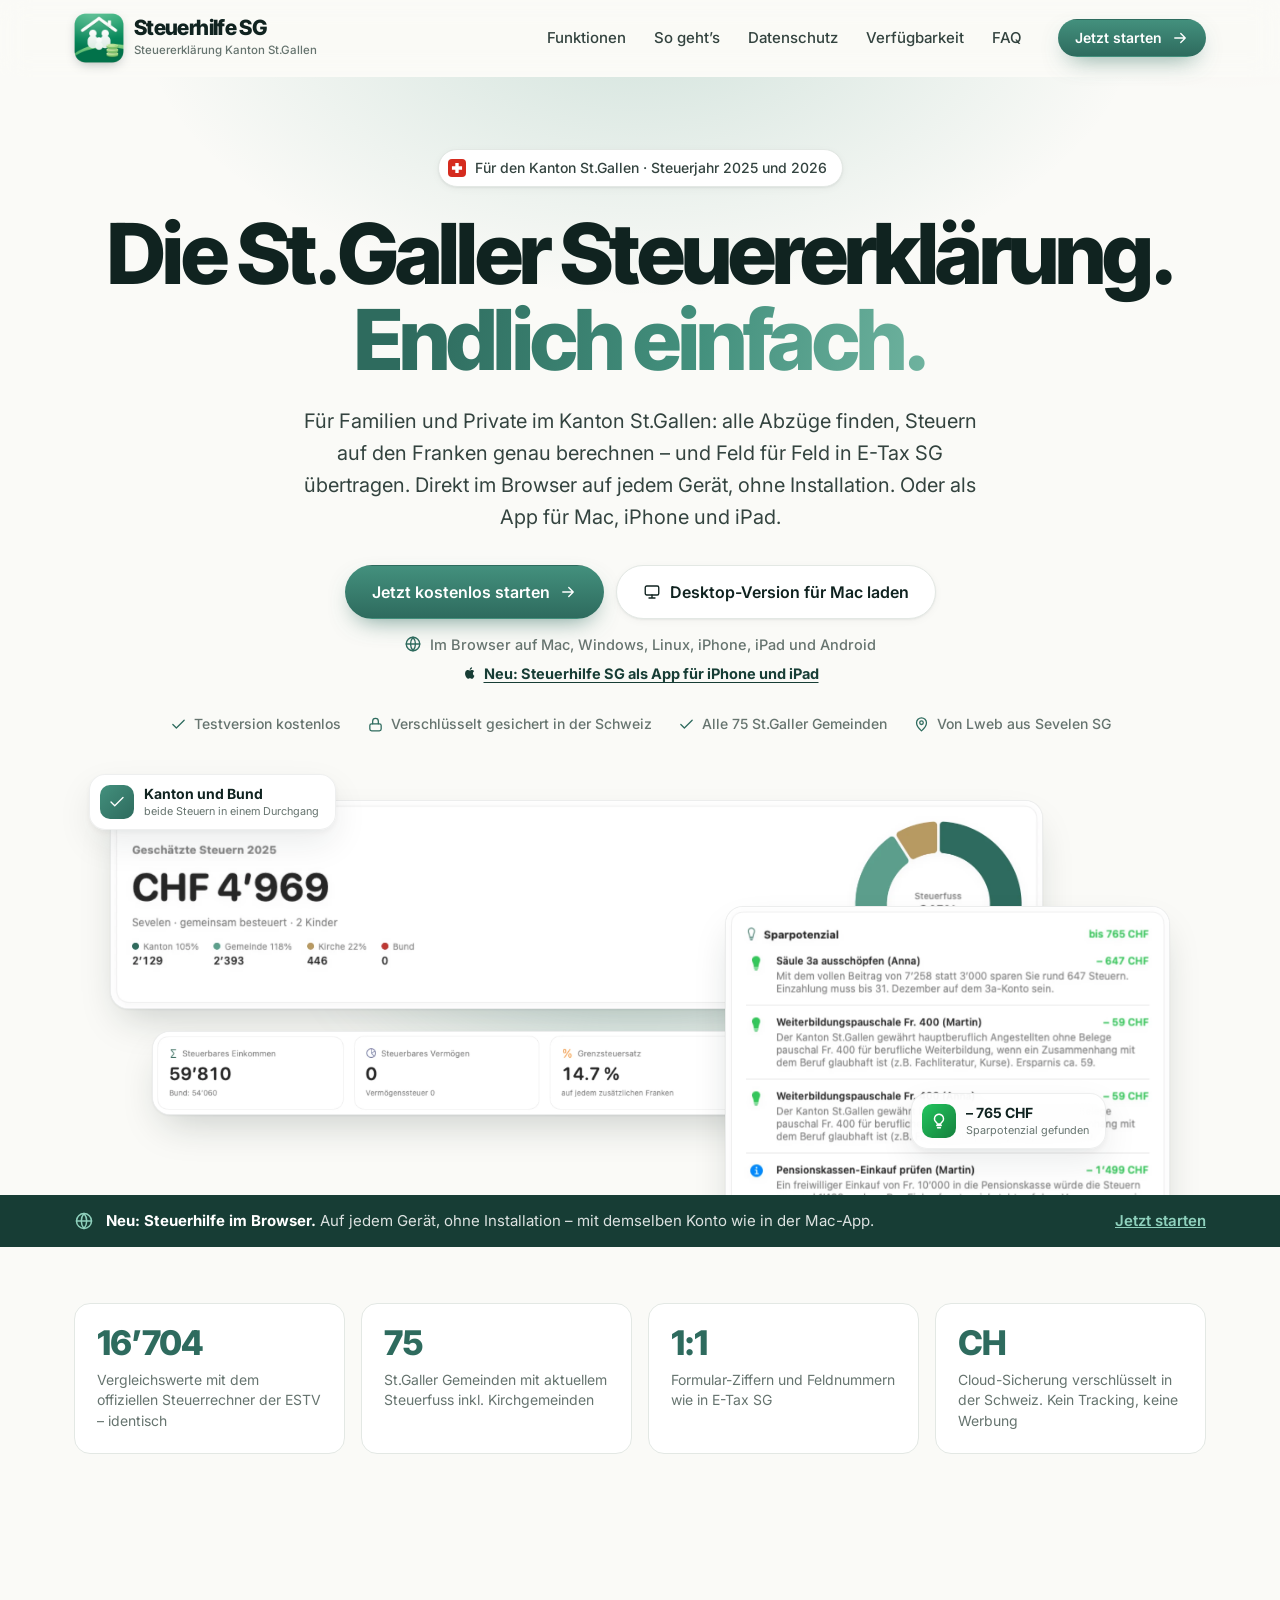
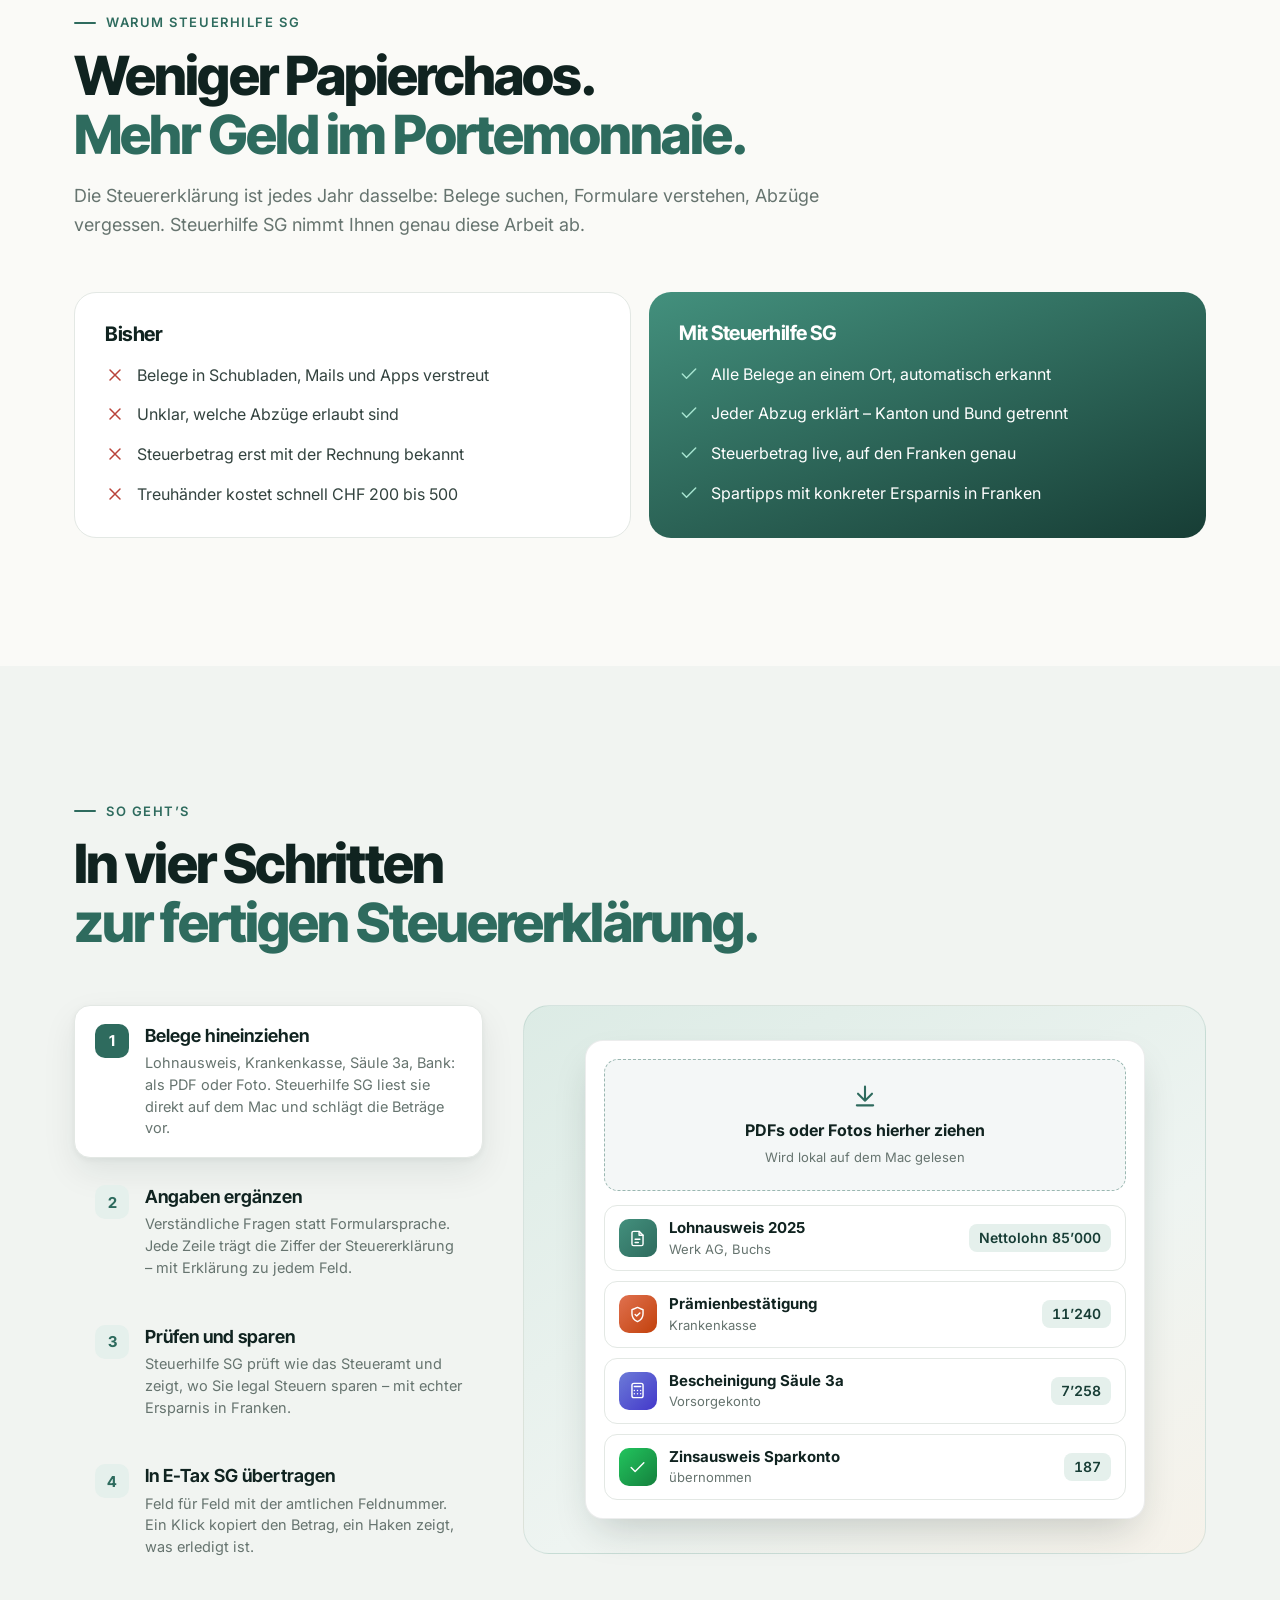
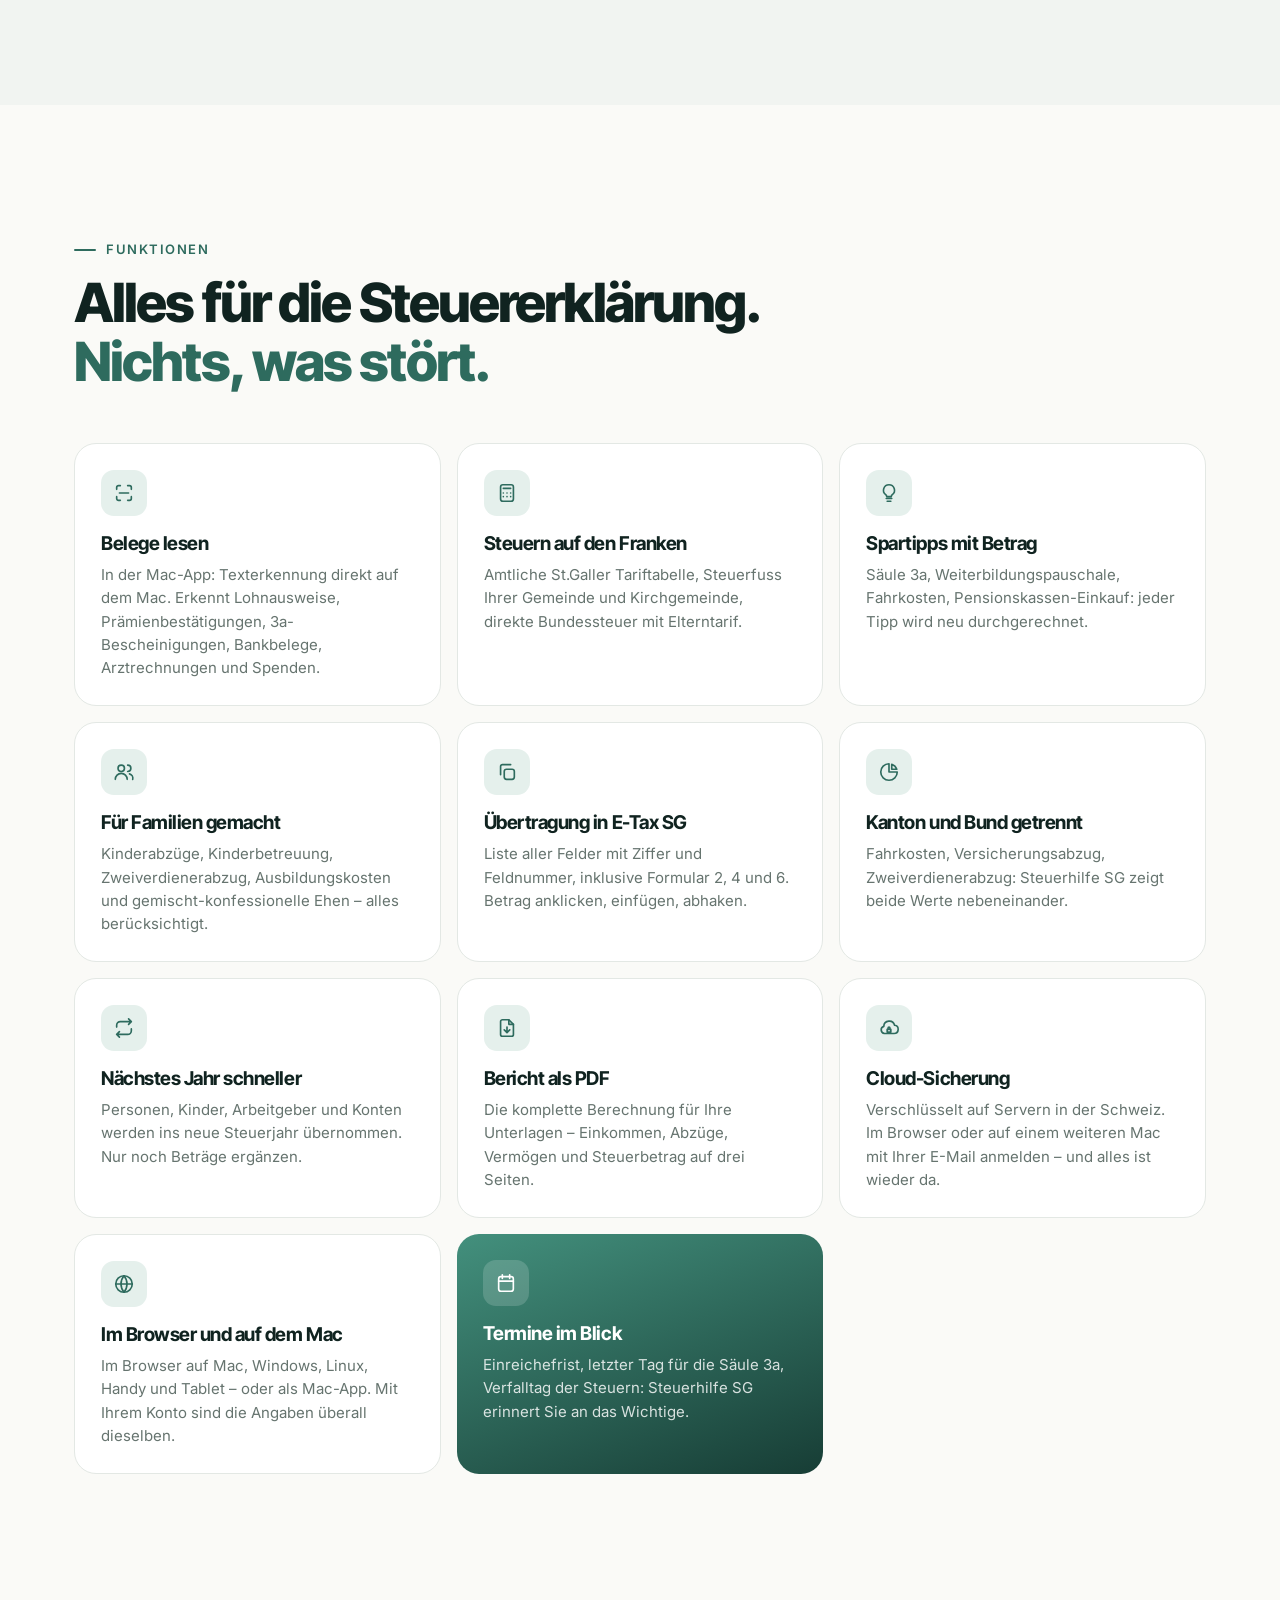
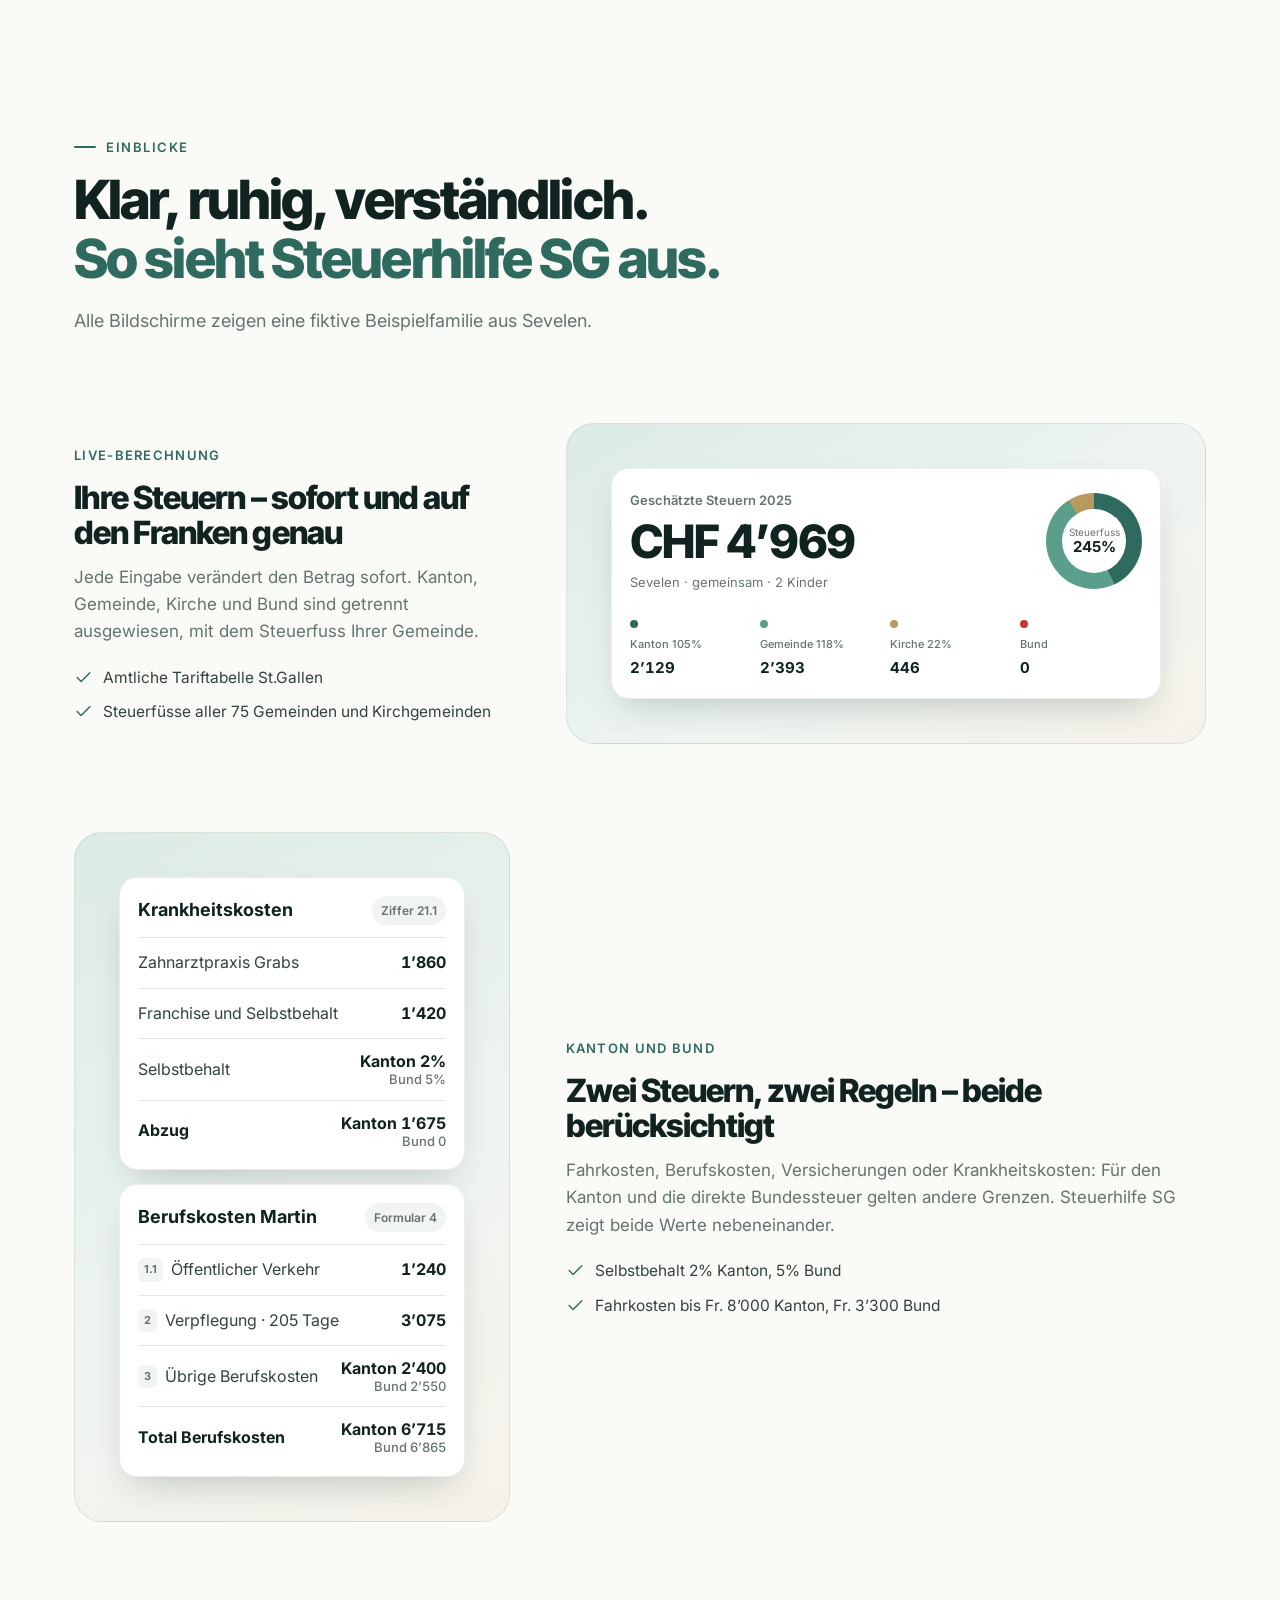
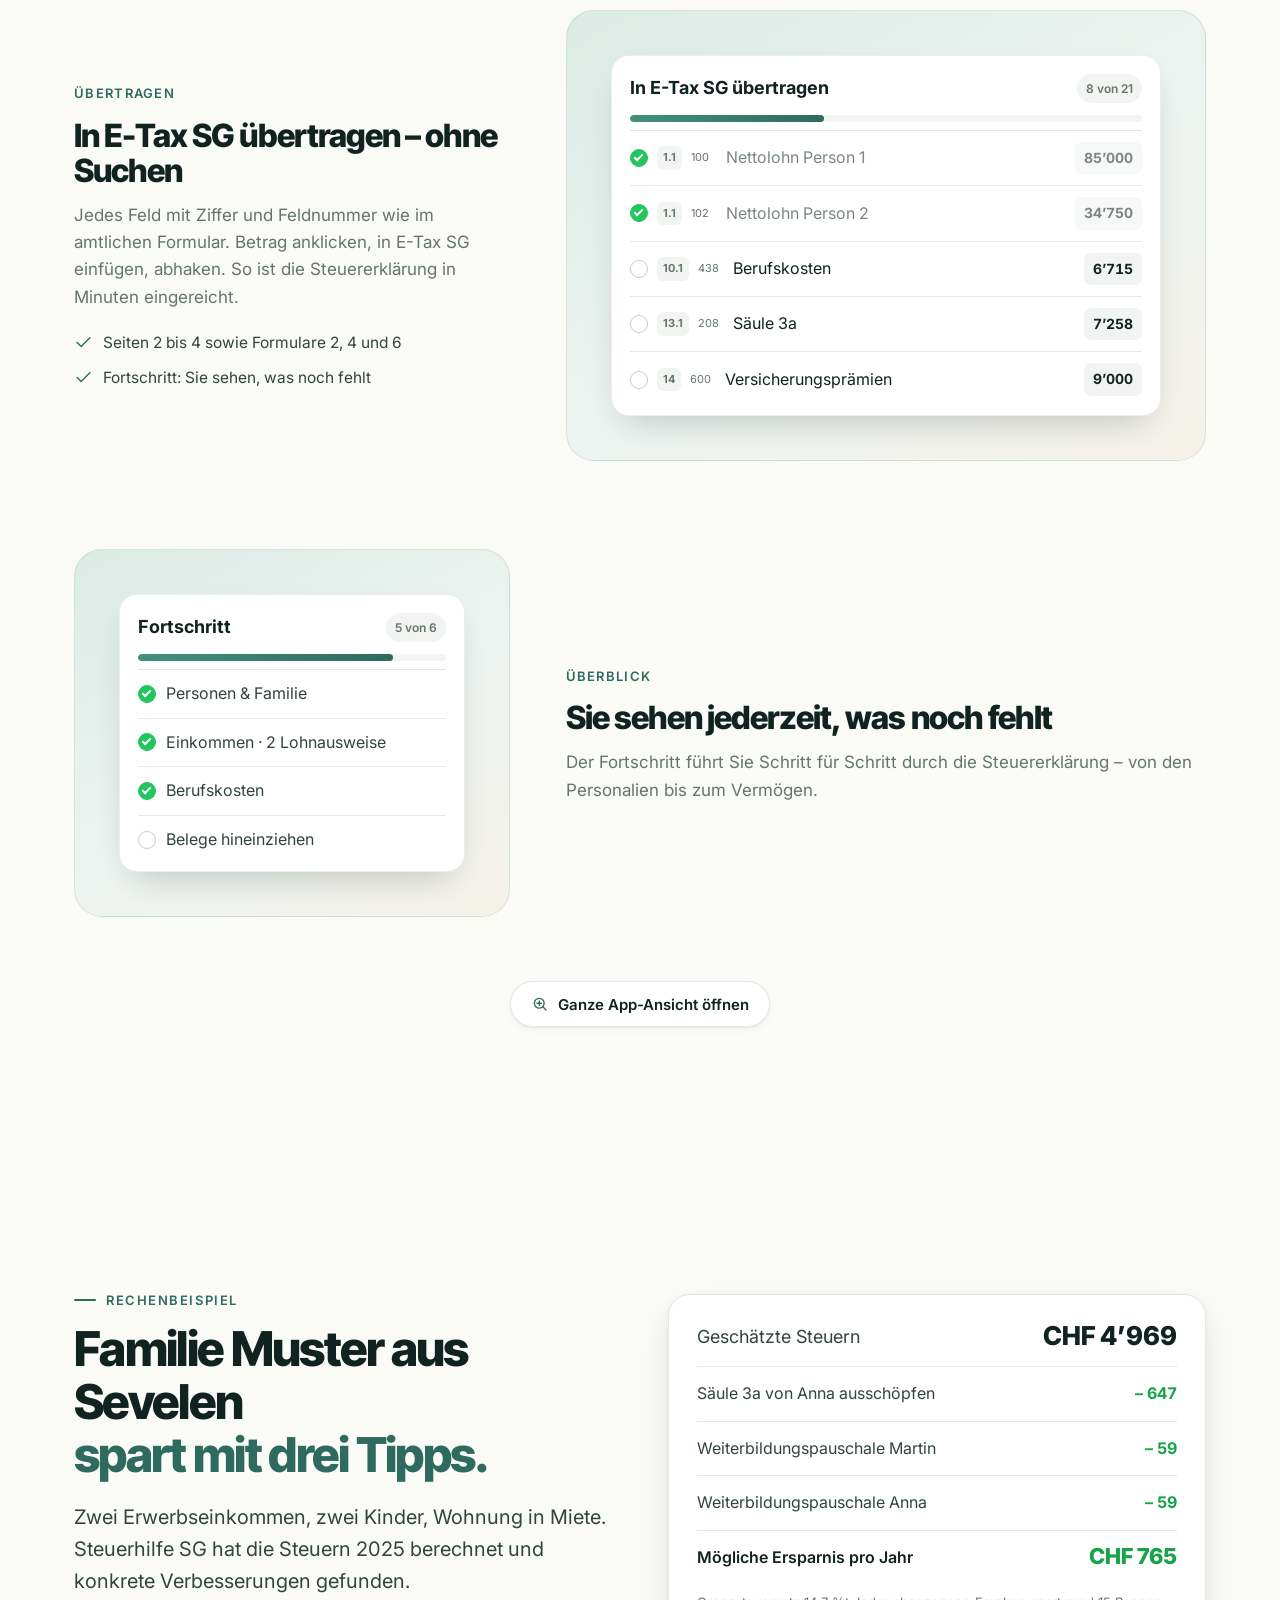
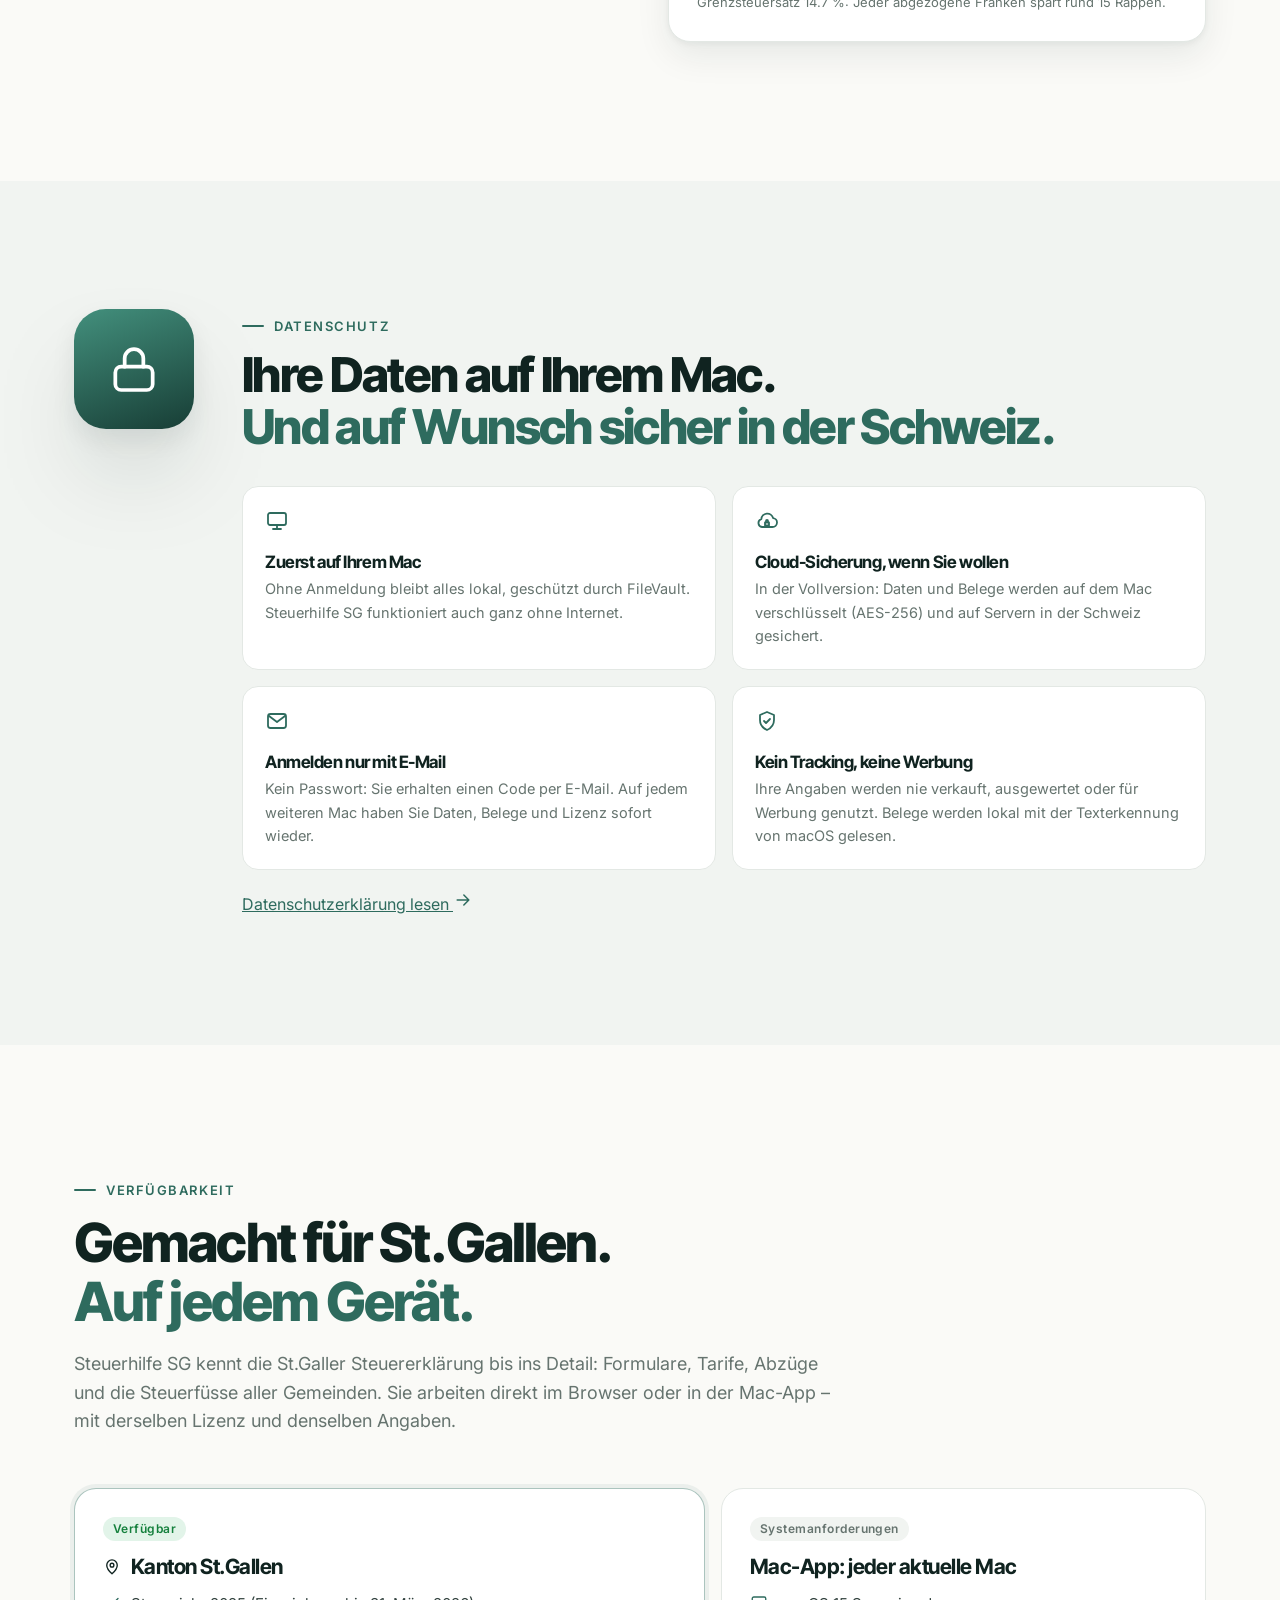
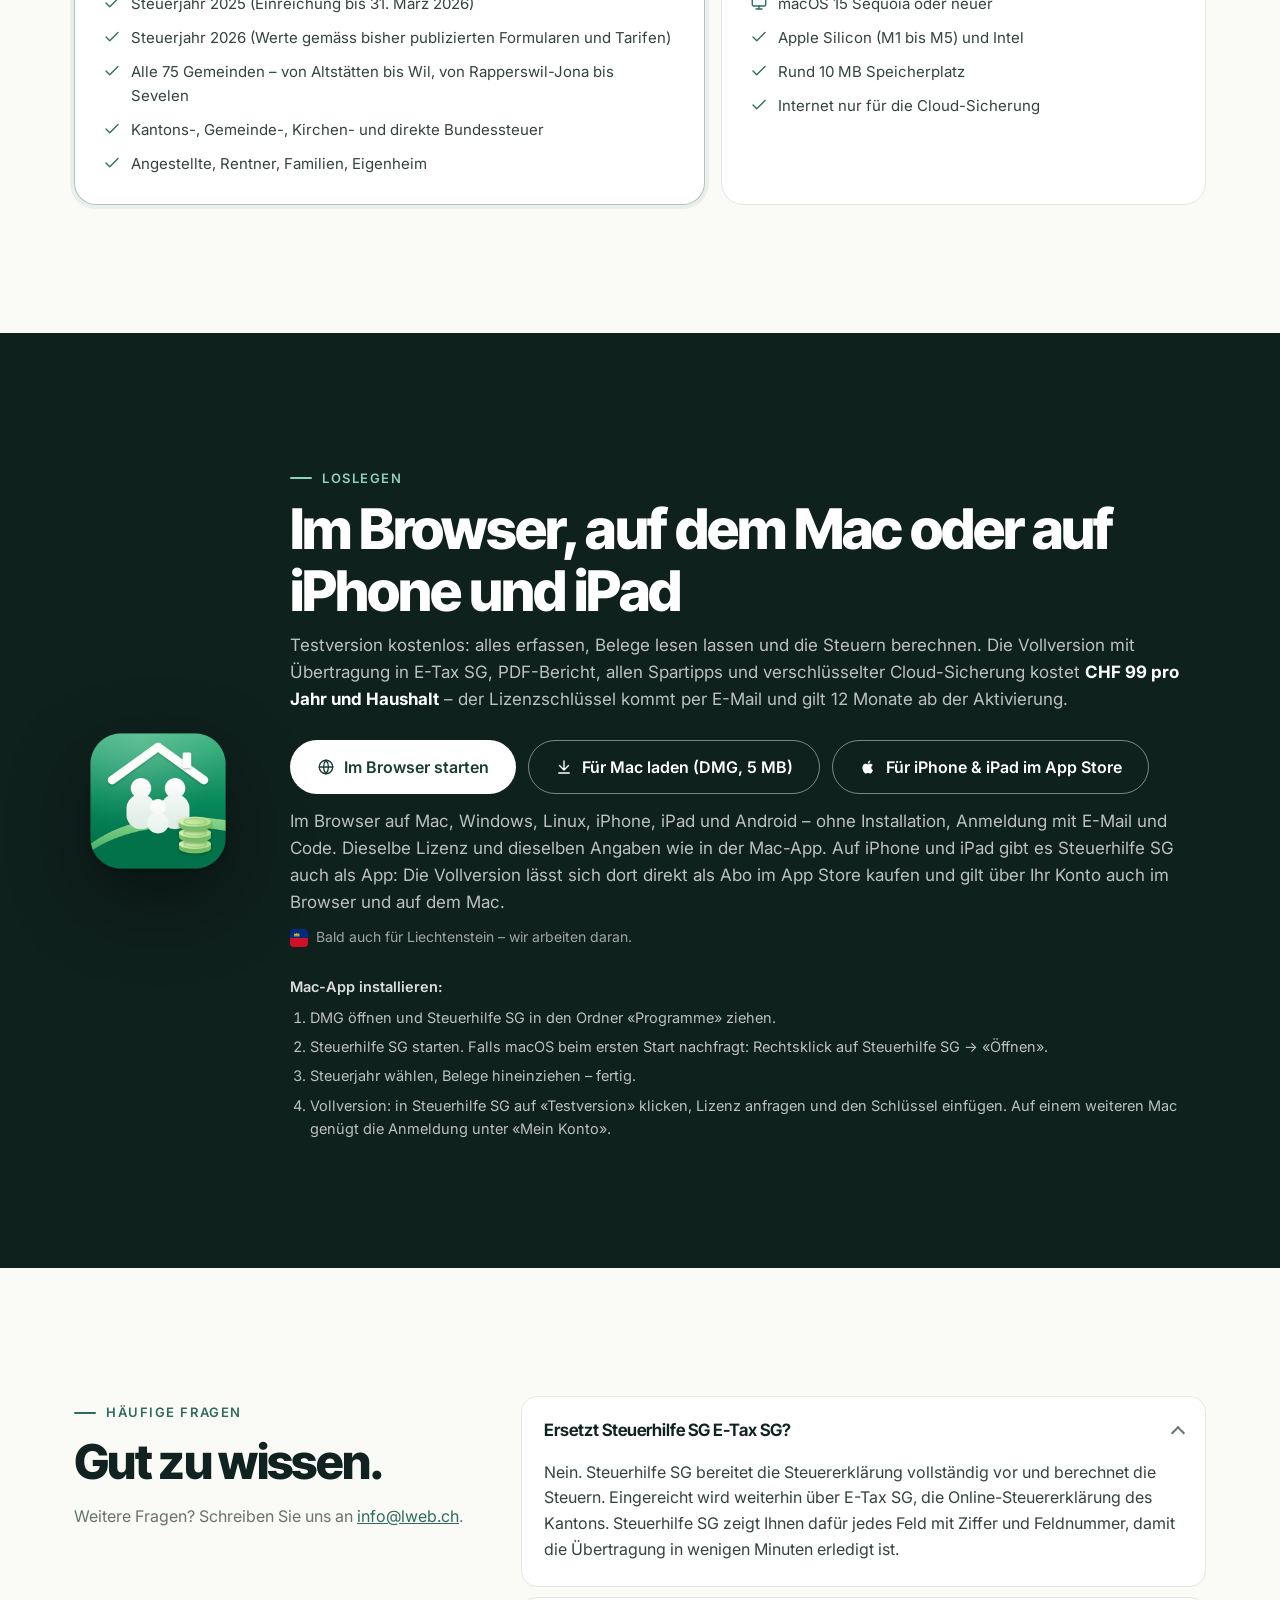
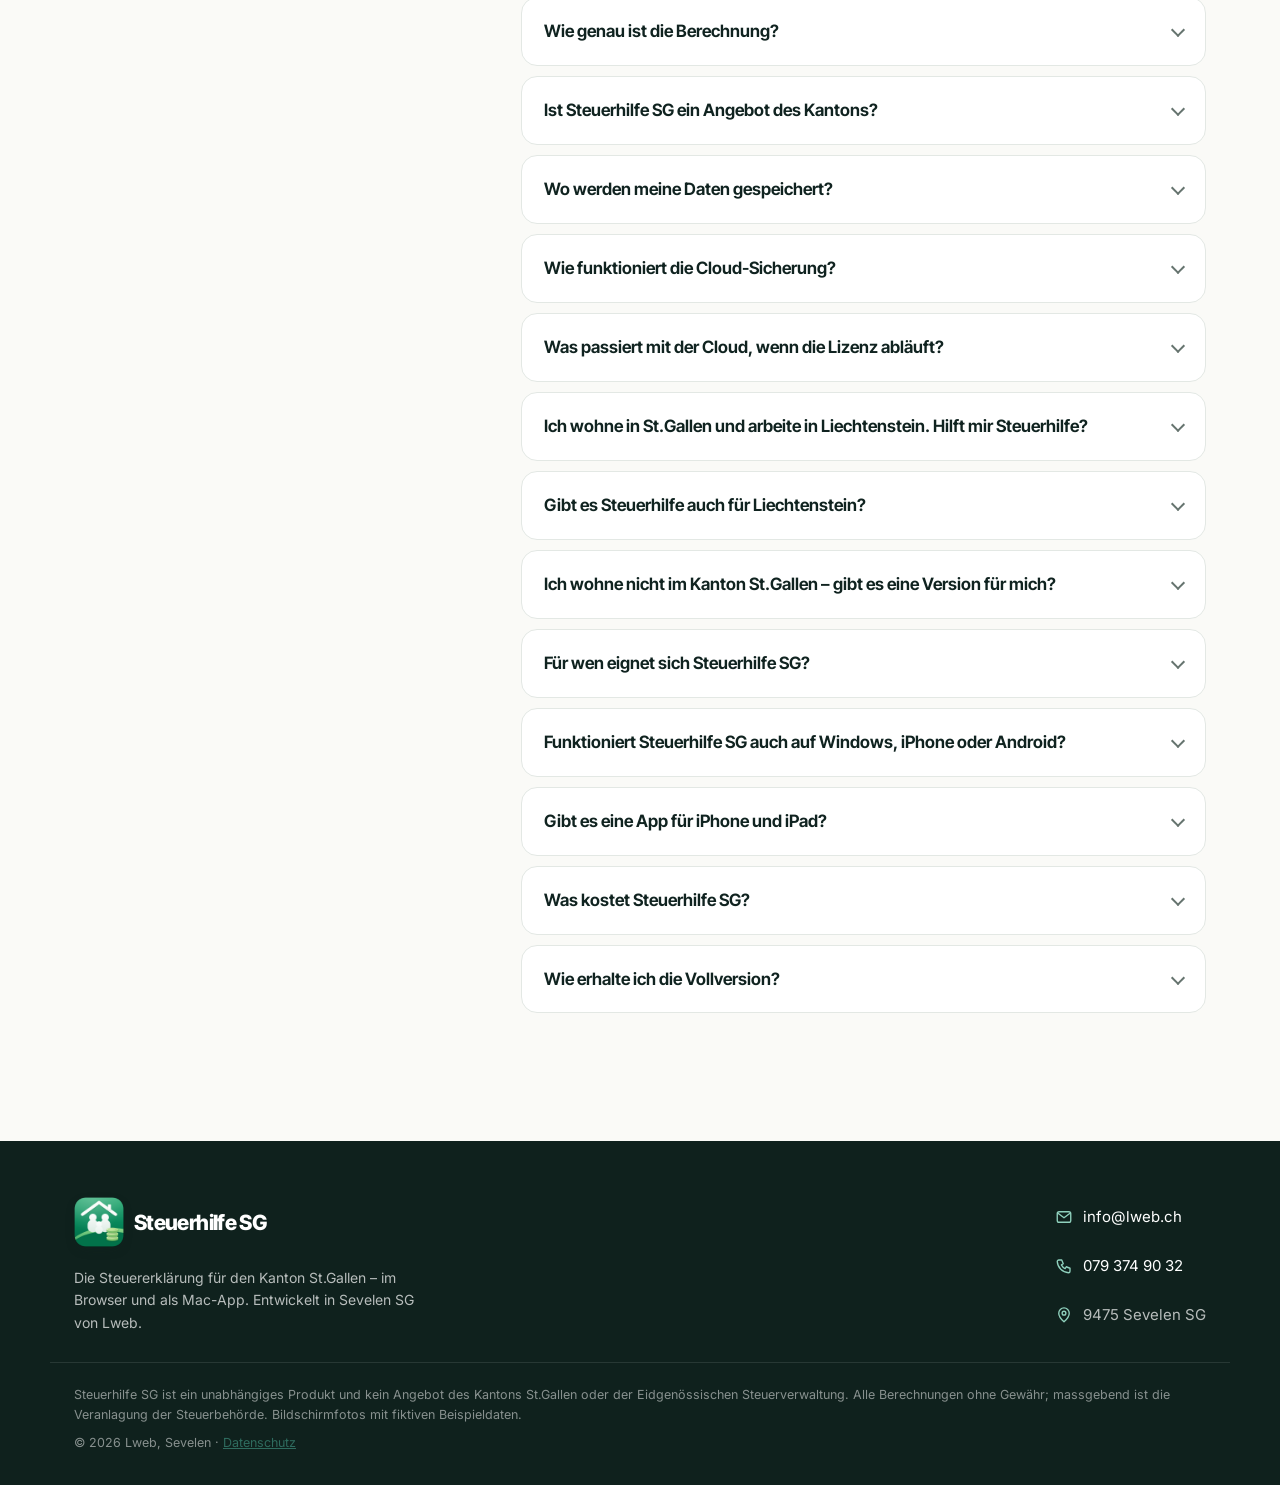
==== commit 1167b30b: "App für iPhone und iPad: App-Store-Knopf, Hinweis im Hero und neue FAQ Co-Authored-By: Claude Opus 5" ====
--- a/index.html
+++ b/index.html
@@ -173,7 +173,15 @@
     "name": "Funktioniert Steuerhilfe SG auch auf Windows, iPhone oder Android?",
     "acceptedAnswer": {
      "@type": "Answer",
-     "text": "Ja. Steuerhilfe SG läuft direkt im Browser – auf Mac, Windows, Linux, iPhone, iPad und Android, ohne Installation. Mit Ihrem Konto haben Sie im Browser und in der Mac-App dieselben Angaben."
+     "text": "Ja. Steuerhilfe SG läuft direkt im Browser – auf Mac, Windows, Linux, iPhone, iPad und Android, ohne Installation. Für iPhone und iPad gibt es zusätzlich die App im App Store. Mit Ihrem Konto haben Sie überall dieselben Angaben."
+    }
+   },
+   {
+    "@type": "Question",
+    "name": "Gibt es eine App für iPhone und iPad?",
+    "acceptedAnswer": {
+     "@type": "Answer",
+     "text": "Ja, Steuerhilfe SG gibt es im App Store. Die App ist kostenlos zum Ausprobieren; die Vollversion kaufen Sie direkt in der App als Jahres-Abo über den App Store. Mit Ihrem Konto gilt das Abo auch im Browser und in der Mac-App."
     }
    },
    {
@@ -199,7 +207,7 @@
 <link rel="preconnect" href="https://fonts.googleapis.com">
 <link rel="preconnect" href="https://fonts.gstatic.com" crossorigin>
 <link href="https://fonts.googleapis.com/css2?family=Inter:wght@400;500;600;700&family=Inter+Tight:wght@600;700;800&display=swap" rel="stylesheet">
-<link rel="stylesheet" href="css/style.css?v=20261107">
+<link rel="stylesheet" href="css/style.css?v=20261110">
 <!-- Vercel Web Analytics (ohne Cookies) -->
 <script>window.va = window.va || function () { (window.vaq = window.vaq || []).push(arguments); };</script>
 <script defer src="/_vercel/insights/script.js"></script>
@@ -232,6 +240,7 @@
     <symbol id="i-zoom" viewBox="0 0 24 24"><circle cx="11" cy="11" r="6.5"/><path d="m20 20-4.2-4.2M11 8v6M8 11h6"/></symbol>
     <symbol id="i-cloudoff" viewBox="0 0 24 24"><path d="M3 3l18 18M8 7.5A5.5 5.5 0 0 1 17.6 10 4 4 0 0 1 20 17M17 19H7a4.5 4.5 0 0 1-1.6-8.7"/></symbol>
     <symbol id="i-cloud" viewBox="0 0 24 24"><path d="M7 18h10.5a4.5 4.5 0 0 0 .6-8.96A6 6 0 0 0 6.3 10.2 4 4 0 0 0 7 18z"/><path d="M10 13.5h4v3h-4zM11 13.5V12a1 1 0 0 1 2 0v1.5"/></symbol>
+    <symbol id="i-apple" viewBox="0 0 24 24"><path fill="currentColor" stroke="none" d="M16.37 12.6c-.02-2.2 1.8-3.26 1.88-3.31-1.03-1.5-2.62-1.7-3.18-1.73-1.35-.14-2.64.8-3.33.8-.69 0-1.74-.78-2.87-.76-1.47.02-2.83.86-3.59 2.18-1.53 2.66-.39 6.6 1.1 8.76.73 1.06 1.6 2.24 2.73 2.2 1.1-.04 1.51-.71 2.84-.71 1.32 0 1.7.71 2.86.69 1.18-.02 1.93-1.07 2.65-2.13.84-1.22 1.18-2.41 1.2-2.47-.03-.01-2.3-.88-2.32-3.52zM14.2 6.13c.6-.73 1.01-1.75.9-2.76-.87.04-1.92.58-2.54 1.31-.56.65-1.05 1.69-.92 2.68.97.08 1.96-.49 2.56-1.23z"/></symbol>
     <symbol id="i-globe" viewBox="0 0 24 24"><circle cx="12" cy="12" r="9"/><path d="M3 12h18M12 3a14 14 0 0 1 0 18M12 3a14 14 0 0 0 0 18"/></symbol><symbol id="i-li" viewBox="0 0 32 32"><path d="M7 0h18a7 7 0 0 1 7 7v9H0V7a7 7 0 0 1 7-7z" fill="#002B7F" stroke="none"/><path d="M0 16h32v9a7 7 0 0 1-7 7H7a7 7 0 0 1-7-7z" fill="#CE1126" stroke="none"/><path d="M7 11.5 8 7l2.2 2.4L12 6.5l1.8 2.9L16 7l1 4.5z" fill="#E5B82E" stroke="none"/><rect x="7" y="11.5" width="10" height="1.6" fill="#E5B82E" stroke="none"/></symbol><symbol id="i-swiss" viewBox="0 0 32 32"><rect width="32" height="32" rx="7" fill="#d52b1e" stroke="none"/><path d="M13 7h6v6h6v6h-6v6h-6v-6H7v-6h6z" fill="#fff" stroke="none"/></symbol>
   </defs>
 </svg>
@@ -265,12 +274,13 @@
   <div class="wrap hero__top">
     <span class="pill reveal"><svg class="ic ic--flag"><use href="#i-swiss"/></svg>Für den Kanton St.Gallen · Steuerjahr 2025 und 2026</span>
     <h1 class="reveal">Die St.Galler Steuererklärung.<br><span class="grad">Endlich einfach.</span></h1>
-    <p class="lead reveal">Für Familien und Private im Kanton St.Gallen: alle Abzüge finden, Steuern auf den Franken genau berechnen – und Feld für Feld in E-Tax SG übertragen. Direkt im Browser auf jedem Gerät, ohne Installation. Oder als App für den Mac.</p>
+    <p class="lead reveal">Für Familien und Private im Kanton St.Gallen: alle Abzüge finden, Steuern auf den Franken genau berechnen – und Feld für Feld in E-Tax SG übertragen. Direkt im Browser auf jedem Gerät, ohne Installation. Oder als App für Mac, iPhone und iPad.</p>
     <div class="hero__ctas reveal">
       <a class="btn btn--primary btn--lg" href="app/" data-signed="Weiter zu meiner Steuererklärung">Jetzt kostenlos starten <svg class="ic"><use href="#i-arrow"/></svg></a>
       <a class="btn btn--ghost btn--lg" href="#download"><svg class="ic"><use href="#i-mac"/></svg>Desktop-Version für Mac laden</a>
     </div>
     <p class="hero__devs reveal"><svg class="ic"><use href="#i-globe"/></svg>Im Browser auf Mac, Windows, Linux, iPhone, iPad und Android</p>
+    <p class="hero__devs hero__ios reveal"><a href="https://apps.apple.com/ch/app/steuerhilfe-sg/id6831987852" target="_blank" rel="noopener"><svg class="ic"><use href="#i-apple"/></svg>Neu: Steuerhilfe SG als App für iPhone und iPad</a></p>
     <ul class="hero__facts reveal">
       <li><svg class="ic"><use href="#i-check"/></svg>Testversion kostenlos</li>
       <li><svg class="ic"><use href="#i-lock"/></svg>Verschlüsselt gesichert in der Schweiz</li>
@@ -622,13 +632,14 @@
     <img class="dl__icon reveal" src="img/icon-512.png" alt="Steuerhilfe SG App-Symbol" width="168" height="168" loading="lazy">
     <div class="dl__copy">
       <span class="eyebrow reveal">Loslegen</span>
-      <h2 class="reveal">Im Browser oder auf dem Mac</h2>
+      <h2 class="reveal">Im Browser, auf dem Mac oder auf iPhone und iPad</h2>
       <p class="reveal">Testversion kostenlos: alles erfassen, Belege lesen lassen und die Steuern berechnen. Die Vollversion mit Übertragung in E-Tax SG, PDF-Bericht, allen Spartipps und verschlüsselter Cloud-Sicherung kostet <b style="color:#fff">CHF 99 pro Jahr und Haushalt</b> – der Lizenzschlüssel kommt per E-Mail und gilt 12 Monate ab der Aktivierung.</p>
       <div class="dl__ctas dl__ctas--two reveal">
         <a class="btn btn--light btn--lg" href="app/" data-signed="Im Browser öffnen"><svg class="ic"><use href="#i-globe"/></svg>Im Browser starten</a>
         <a class="btn btn--outline btn--lg" href="download/Steuerhilfe-SG-Testversion.dmg" download><svg class="ic"><use href="#i-down"/></svg>Für Mac laden (DMG, 5 MB)</a>
-      </div>
-      <p class="reveal dl__alt">Im Browser auf Mac, Windows, Linux, iPhone, iPad und Android – ohne Installation, Anmeldung mit E-Mail und Code. Dieselbe Lizenz und dieselben Angaben wie in der Mac-App.</p>
+        <a class="btn btn--outline btn--lg" href="https://apps.apple.com/ch/app/steuerhilfe-sg/id6831987852" target="_blank" rel="noopener"><svg class="ic"><use href="#i-apple"/></svg>Für iPhone &amp; iPad im App Store</a>
+      </div>
+      <p class="reveal dl__alt">Im Browser auf Mac, Windows, Linux, iPhone, iPad und Android – ohne Installation, Anmeldung mit E-Mail und Code. Dieselbe Lizenz und dieselben Angaben wie in der Mac-App. Auf iPhone und iPad gibt es Steuerhilfe SG auch als App: Die Vollversion lässt sich dort direkt als Abo im App Store kaufen und gilt über Ihr Konto auch im Browser und auf dem Mac.</p>
       <p class="reveal dl__soon"><svg class="ic ic--flag"><use href="#i-li"/></svg>Bald auch für Liechtenstein – wir arbeiten daran.</p>
       <p class="reveal dl__stepshead">Mac-App installieren:</p>
       <ol class="dl__steps reveal">
@@ -662,7 +673,8 @@
       <details class="reveal"><summary>Gibt es Steuerhilfe auch für Liechtenstein?</summary><p>Noch nicht – wir arbeiten daran. Die Version für Einwohnerinnen und Einwohner des Fürstentums Liechtenstein (Landes- und Gemeindesteuer, eTax FL) erscheint, sobald die Berechnung vollständig geprüft ist. Wer in St.Gallen wohnt und in Liechtenstein arbeitet, kann Steuerhilfe SG schon heute verwenden.</p></details>
       <details class="reveal"><summary>Ich wohne nicht im Kanton St.Gallen – gibt es eine Version für mich?</summary><p>Steuerhilfe SG gibt es derzeit für den Kanton St.Gallen, weil jeder Kanton eigene Formulare, Tarife und Abzüge hat. Weitere Kantone folgen. Schreiben Sie uns an <a href="mailto:info@lweb.ch?subject=Steuerhilfe%20f%C3%BCr%20meinen%20Kanton">info@lweb.ch</a> – wir erstellen auf Anfrage gerne eine Version für Ihren Kanton.</p></details>
       <details class="reveal"><summary>Für wen eignet sich Steuerhilfe SG?</summary><p>Für Private und Familien im Kanton St.Gallen: Angestellte, Rentnerinnen und Rentner, Familien mit Kindern, Wohneigentum, Konten und Wertschriften. Für Selbständigerwerbende und Landwirte deckt Steuerhilfe SG erst die Grundlagen ab.</p></details>
-      <details class="reveal"><summary>Funktioniert Steuerhilfe SG auch auf Windows, iPhone oder Android?</summary><p>Ja. Steuerhilfe SG läuft direkt im Browser – auf Mac, Windows, Linux, iPhone, iPad und Android, ohne Installation: <a href="app/">Jetzt starten</a>. Mit Ihrem Konto haben Sie im Browser und in der Mac-App dieselben Angaben.</p></details>
+      <details class="reveal"><summary>Funktioniert Steuerhilfe SG auch auf Windows, iPhone oder Android?</summary><p>Ja. Steuerhilfe SG läuft direkt im Browser – auf Mac, Windows, Linux, iPhone, iPad und Android, ohne Installation: <a href="app/">Jetzt starten</a>. Für iPhone und iPad gibt es zusätzlich die <a href="https://apps.apple.com/ch/app/steuerhilfe-sg/id6831987852" target="_blank" rel="noopener">App im App Store</a>. Mit Ihrem Konto haben Sie überall dieselben Angaben.</p></details>
+      <details class="reveal"><summary>Gibt es eine App für iPhone und iPad?</summary><p>Ja: <a href="https://apps.apple.com/ch/app/steuerhilfe-sg/id6831987852" target="_blank" rel="noopener">Steuerhilfe SG im App Store</a>. Die App ist kostenlos zum Ausprobieren. Die Vollversion kaufen Sie direkt in der App als Jahres-Abo über den App Store – verwalten und kündigen können Sie es jederzeit in den Einstellungen Ihres iPhones. Melden Sie sich in der App mit Ihrem Konto an, gilt das Abo auch im Browser und in der Mac-App.</p></details>
       <details class="reveal"><summary>Was kostet Steuerhilfe SG?</summary><p>Die Testversion ist kostenlos: Sie können alles erfassen und sehen Ihren Steuerbetrag. Die Vollversion kostet CHF 99 pro Jahr und Haushalt (12 Monate ab der Aktivierung) und schaltet die Übertragung in E-Tax SG, den PDF-Bericht, alle Spartipps im Detail, den Datenexport und die verschlüsselte Cloud-Sicherung frei. Ihre Eingaben bleiben beim Freischalten erhalten.</p></details>
       <details class="reveal"><summary>Wie erhalte ich die Vollversion?</summary><p>In Steuerhilfe SG auf «Testversion» klicken und «Lizenz bei Lweb anfragen» wählen – oder direkt an <a href="mailto:info@lweb.ch?subject=Steuerhilfe SG%20Lizenz">info@lweb.ch</a> schreiben. Sie erhalten einen persönlichen Lizenzschlüssel per E-Mail, den Sie in der App einfügen. Ein Konto brauchen Sie dafür nicht – nur wenn Sie die Cloud-Sicherung nutzen möchten.</p></details>
     </div>
--- a/css/style.css
+++ b/css/style.css
@@ -511,3 +511,7 @@
 .dl .dl__soon { display: flex; align-items: center; gap: 8px; margin: 10px 0 0; font-size: 14px; color: rgba(255, 255, 255, .6); }
 .dl .dl__stepshead { margin: 26px 0 8px; font-size: 14.5px; font-weight: 600; color: rgba(255, 255, 255, .85); }
 @media (max-width: 600px) { .dl__ctas--two .btn { width: 100%; } }
+/* La app de iPhone/iPad, en su propia línea bajo «Im Browser auf …» (10/11/2026) */
+.hero__ios { margin-top: 6px; }
+.hero__ios a { color: var(--brand-dark, #1f4d43); font-weight: 700; text-decoration: underline; text-underline-offset: 3px; }
+.hero__ios a .ic { color: currentColor; width: 16px; height: 16px; vertical-align: -2px; margin-right: 6px; }
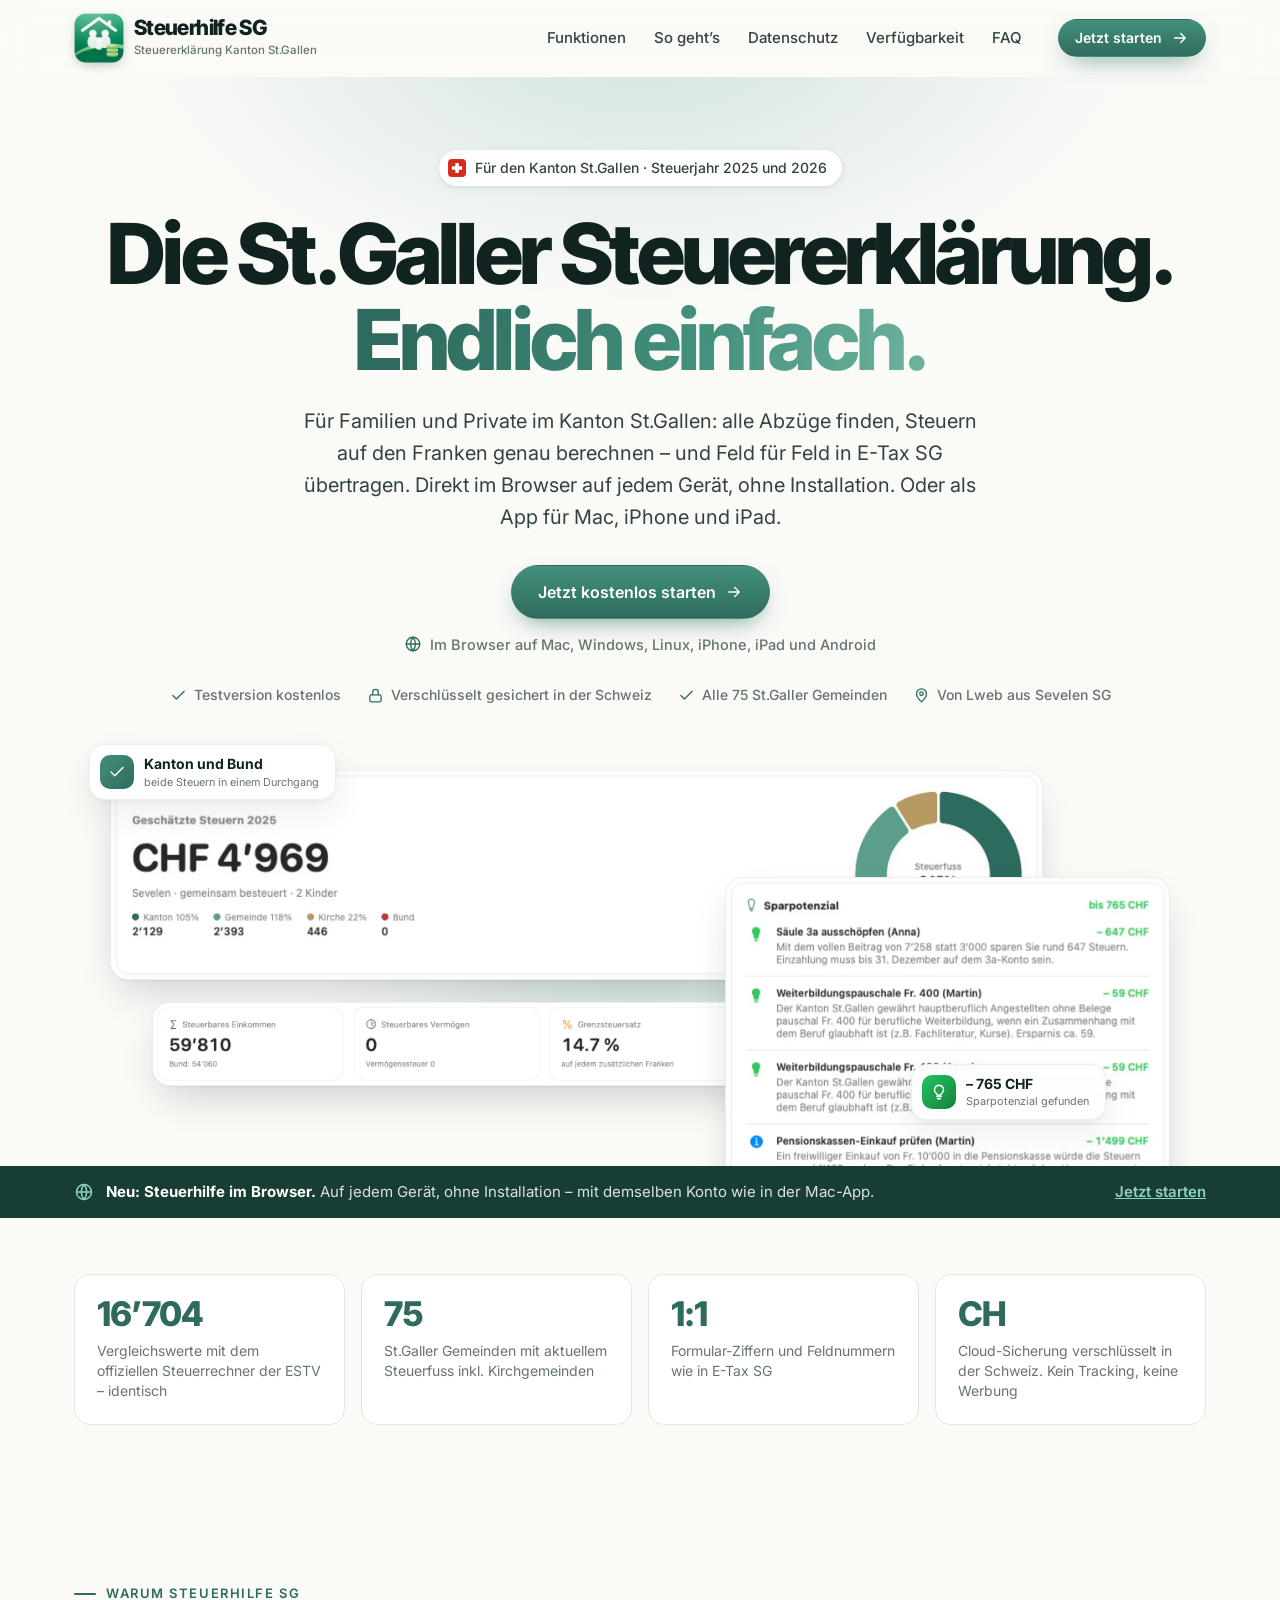
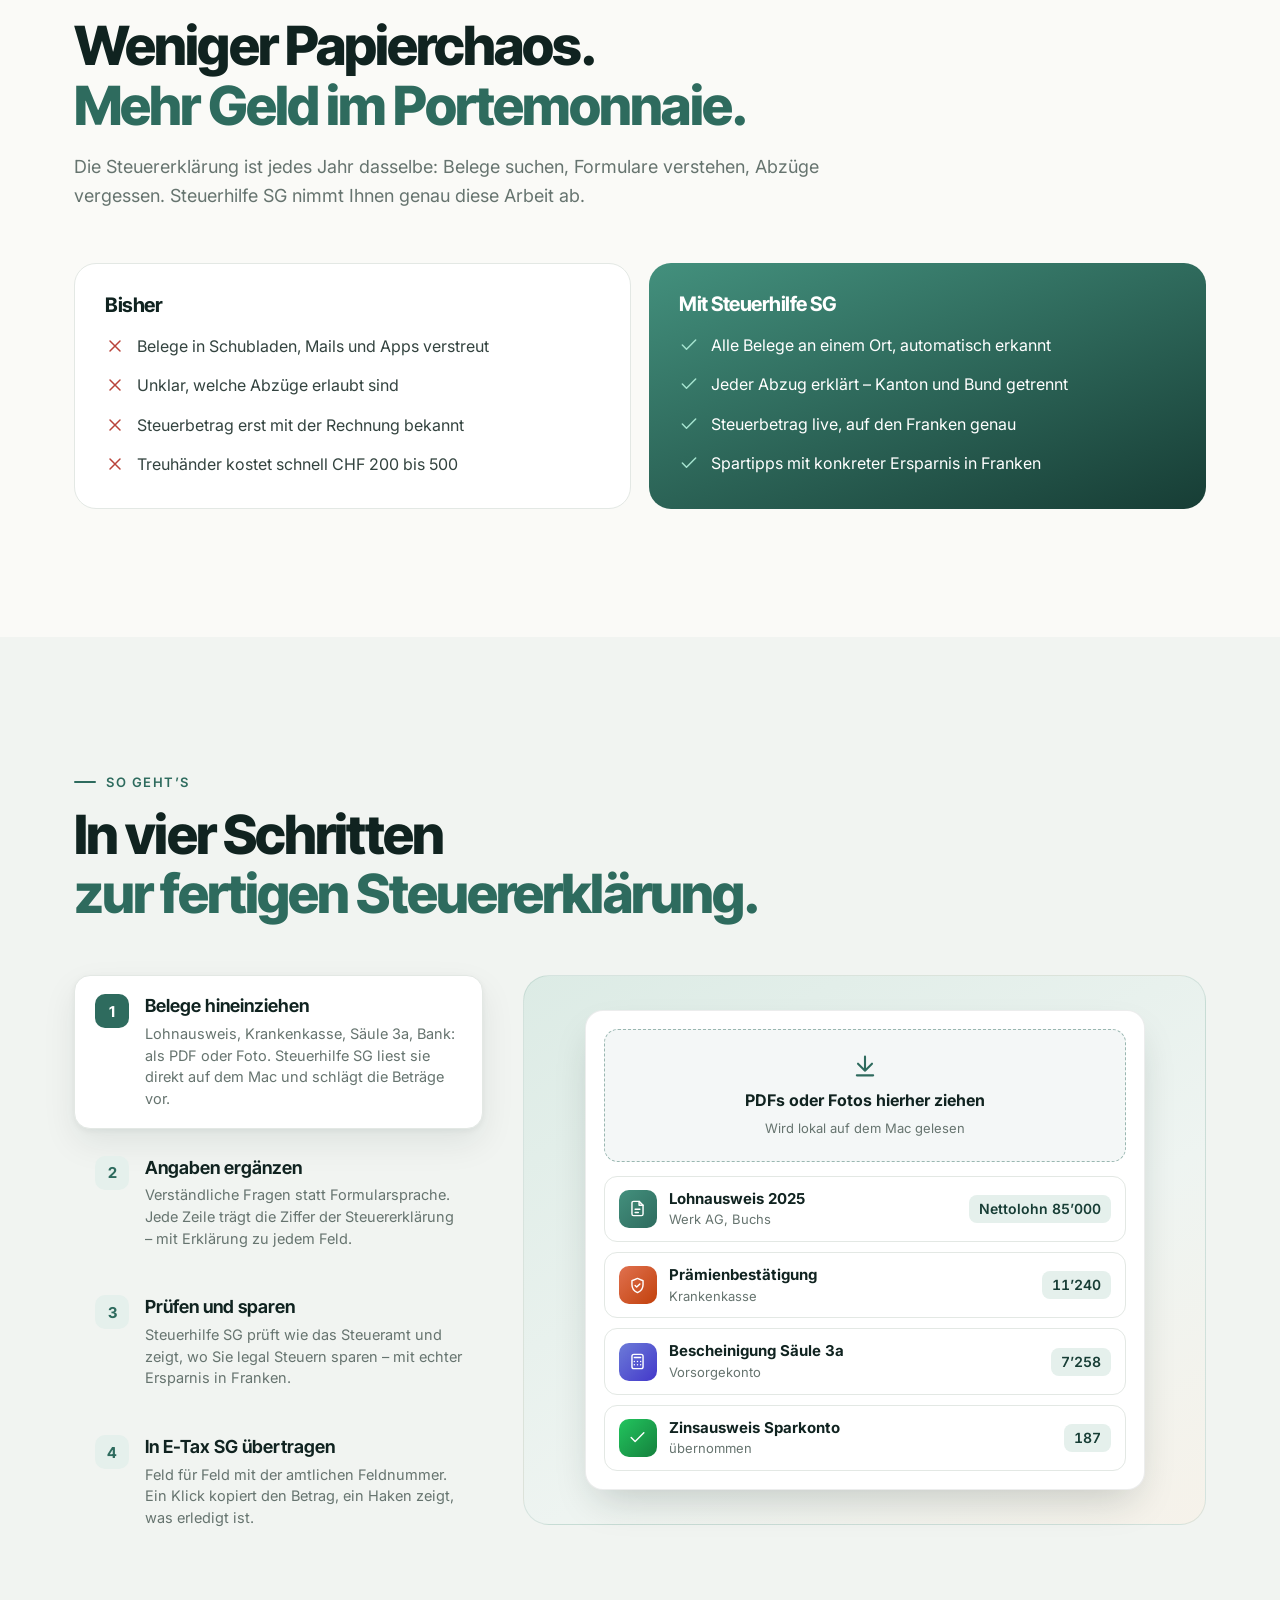
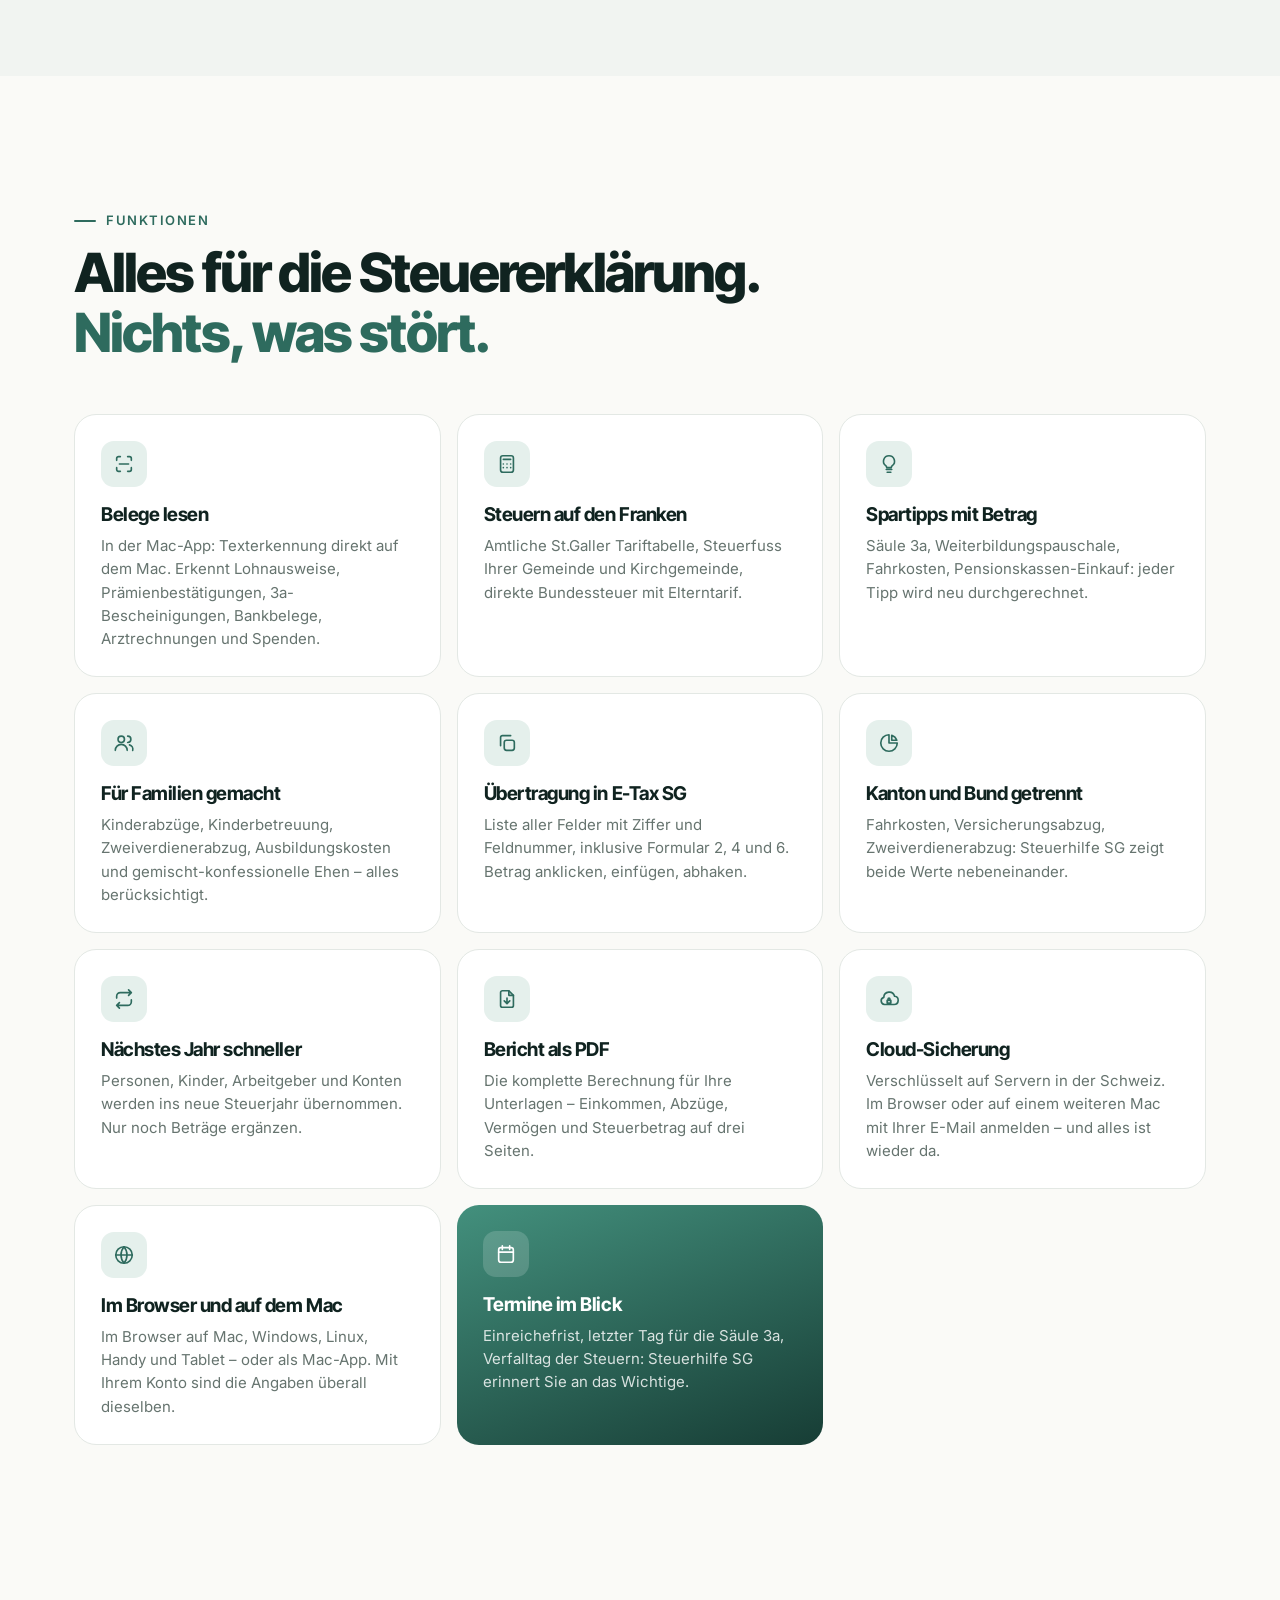
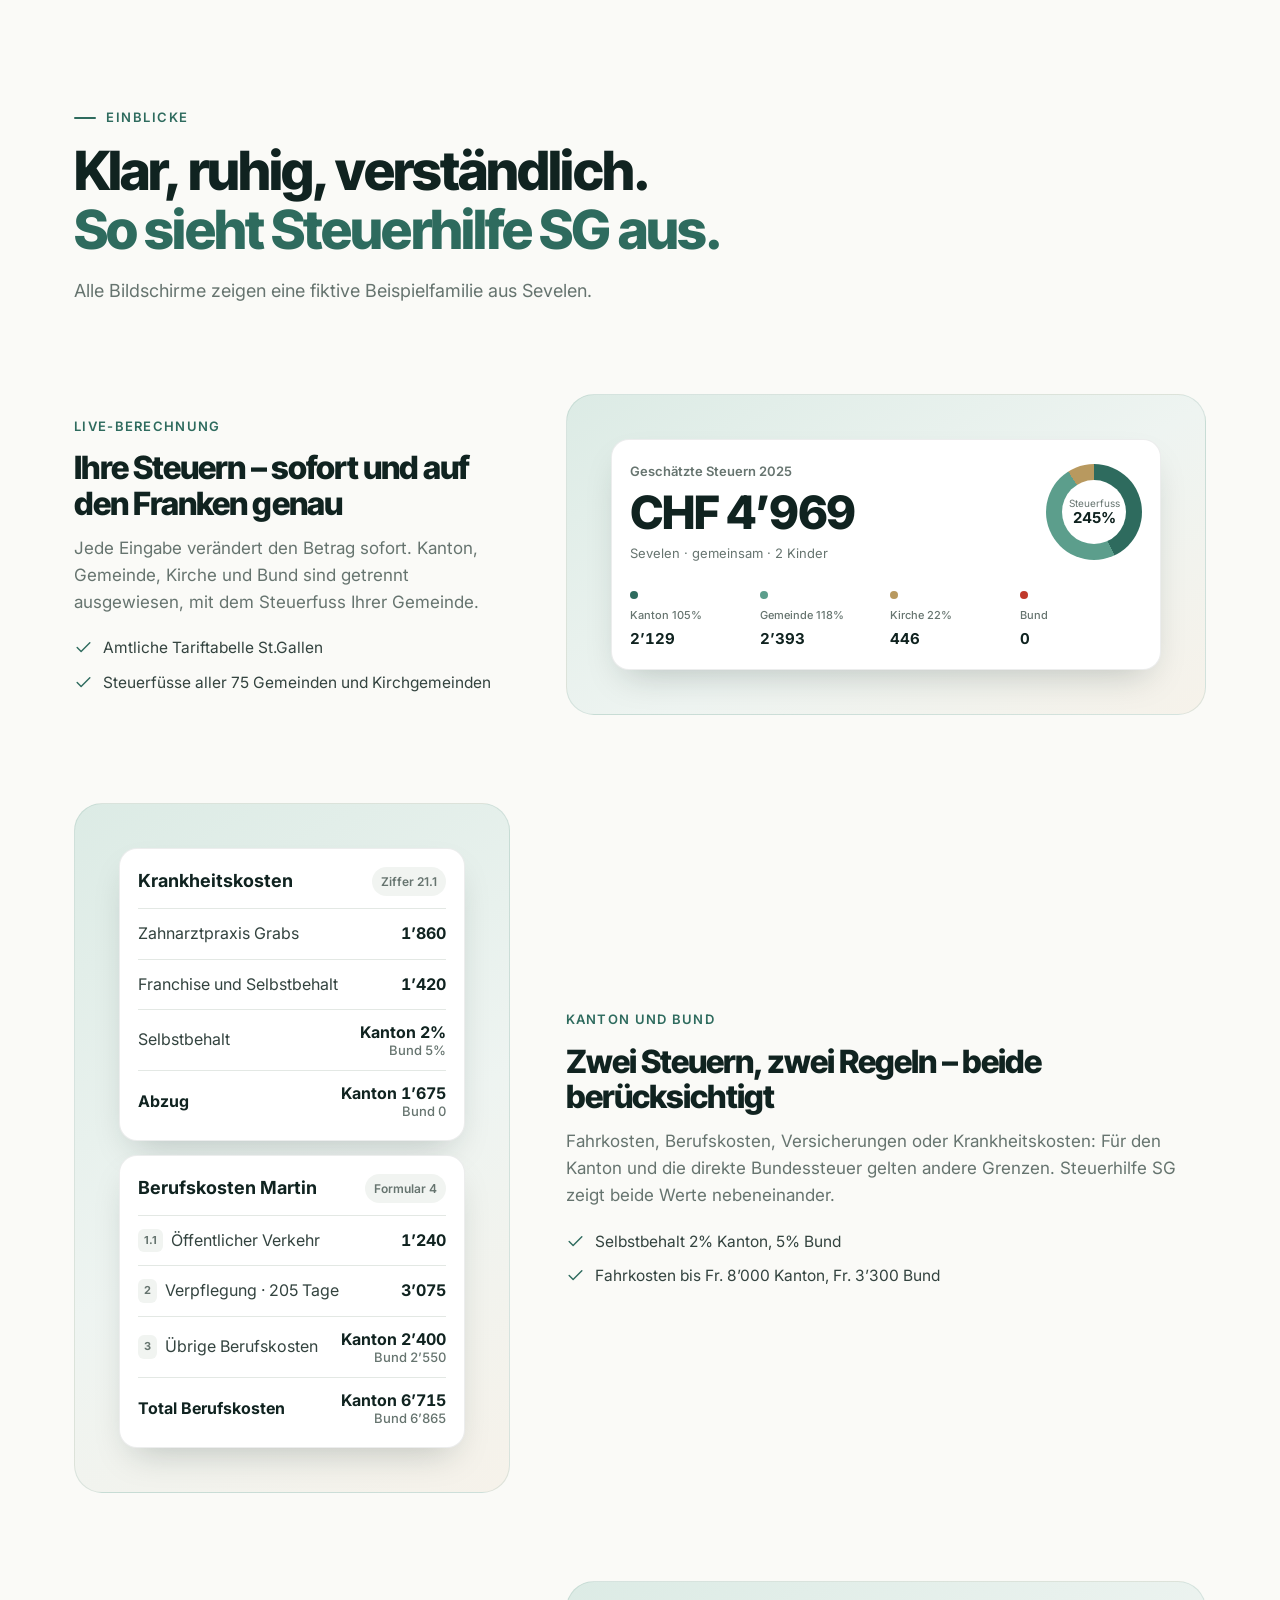
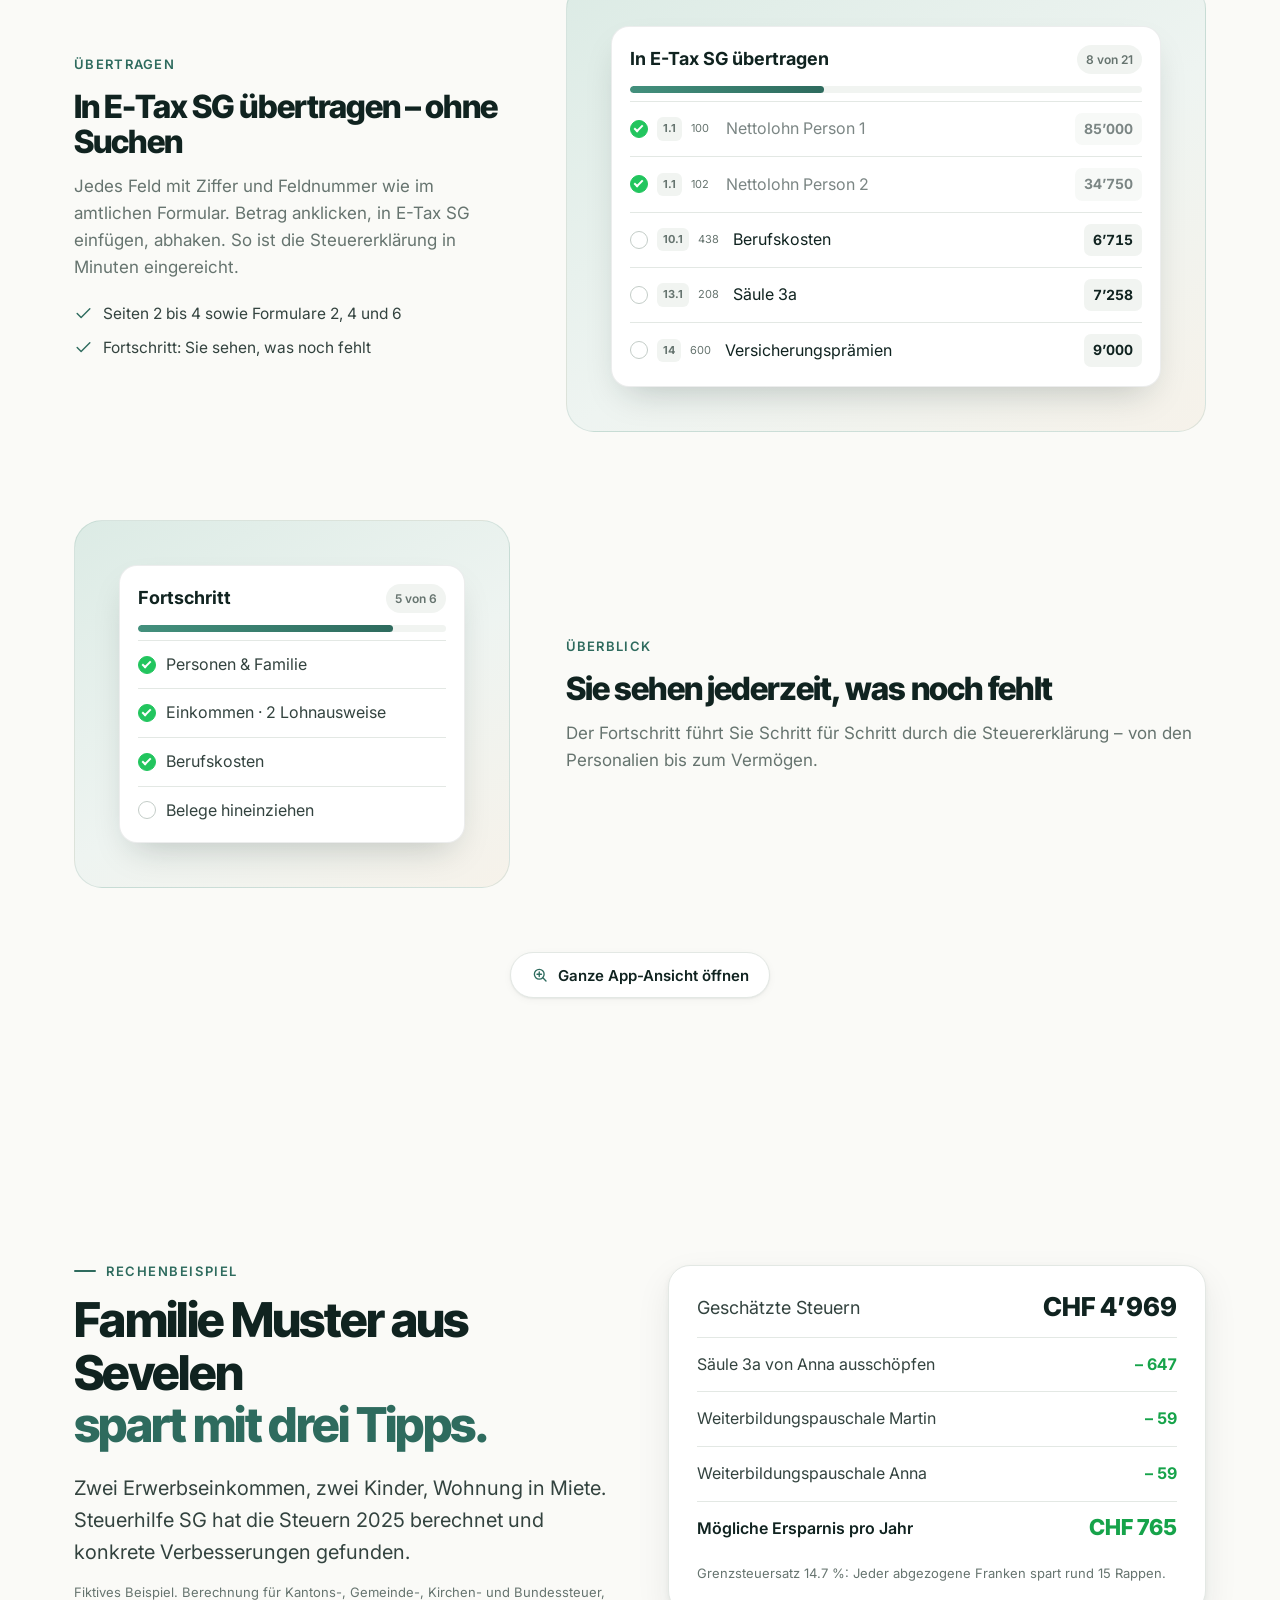
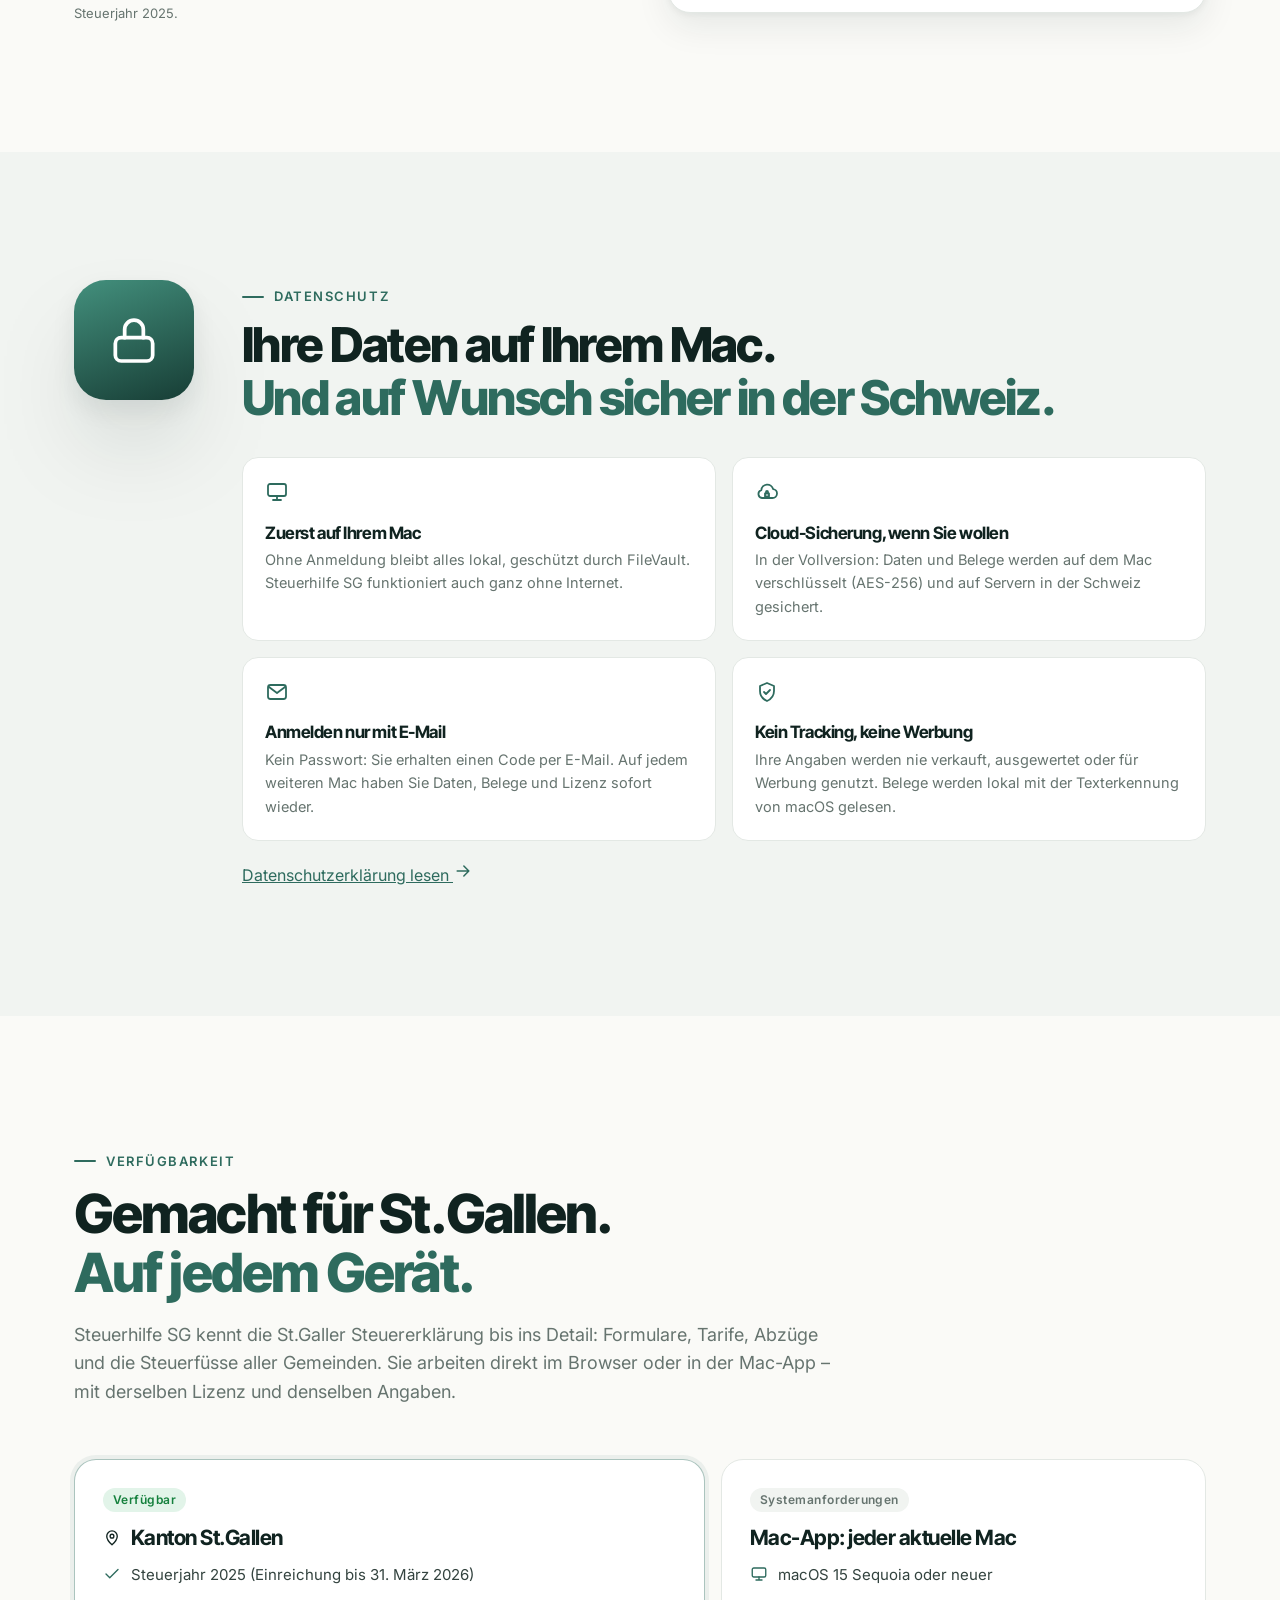
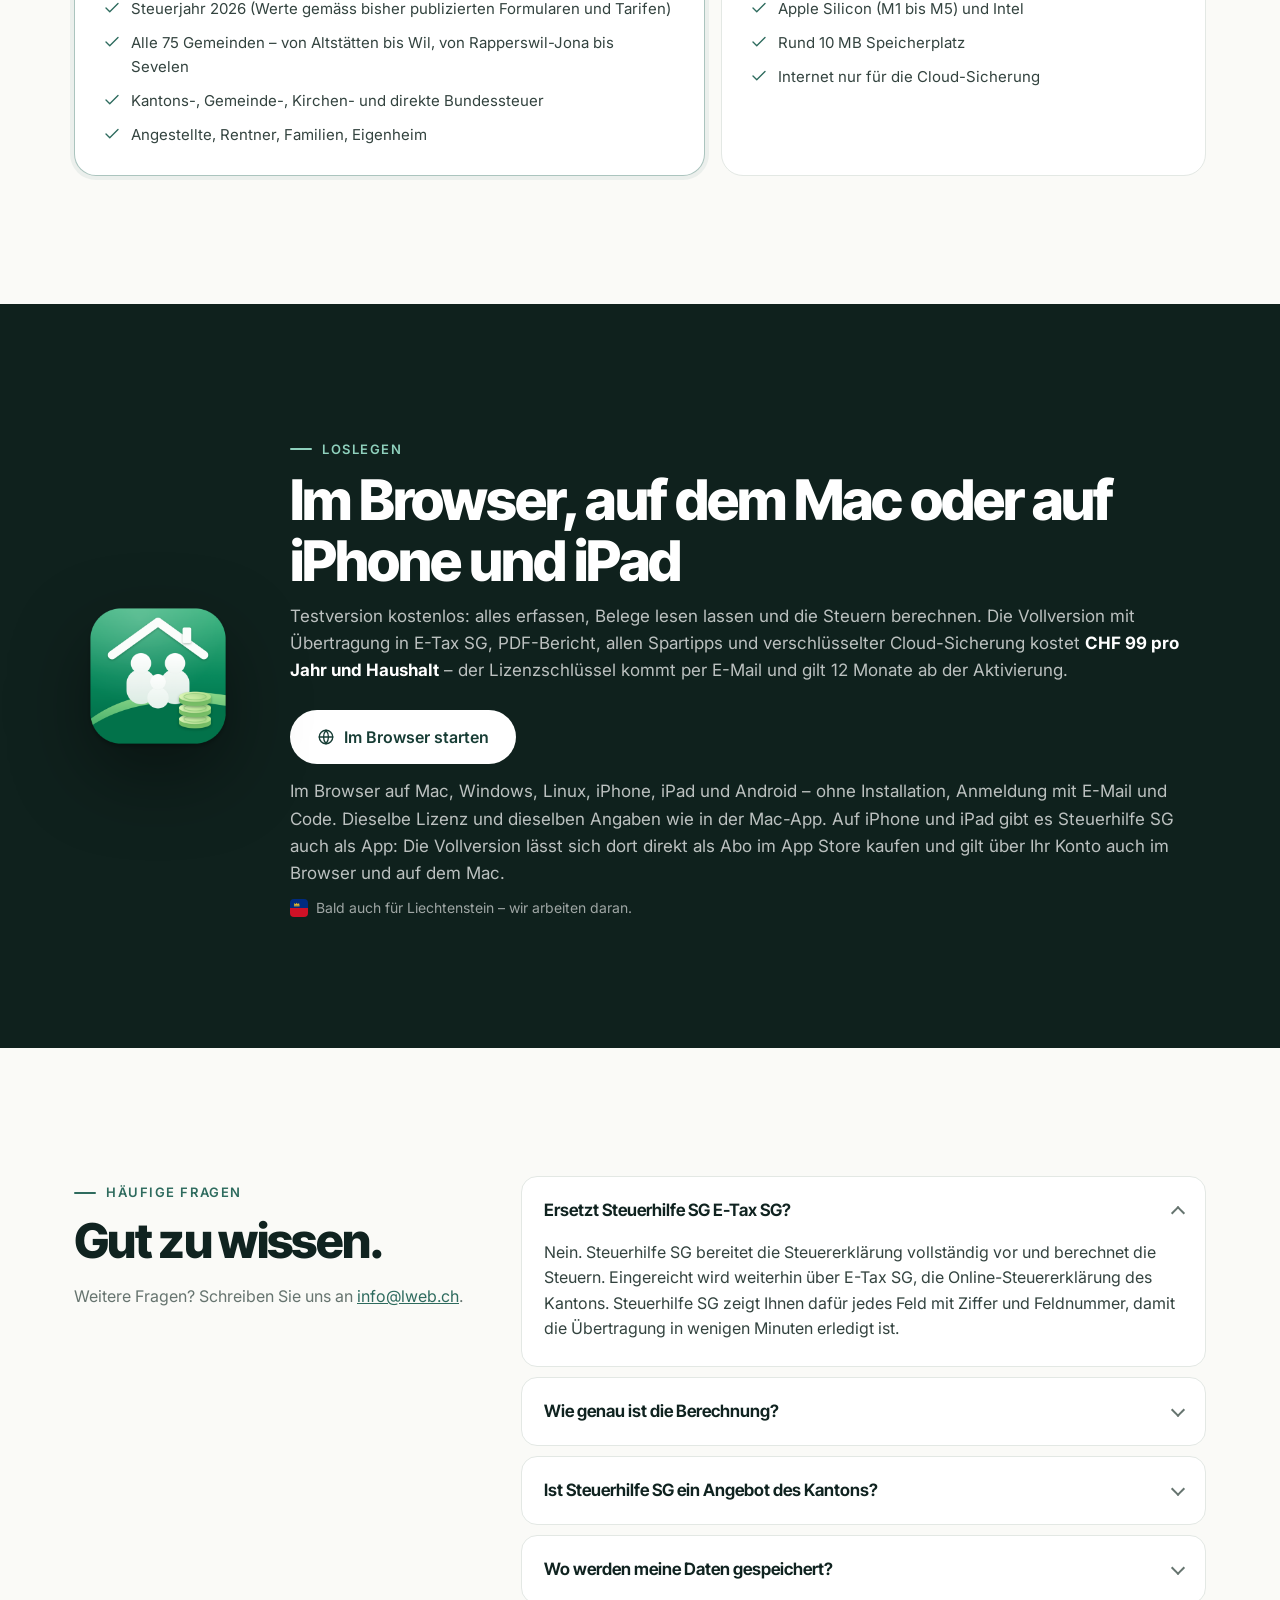
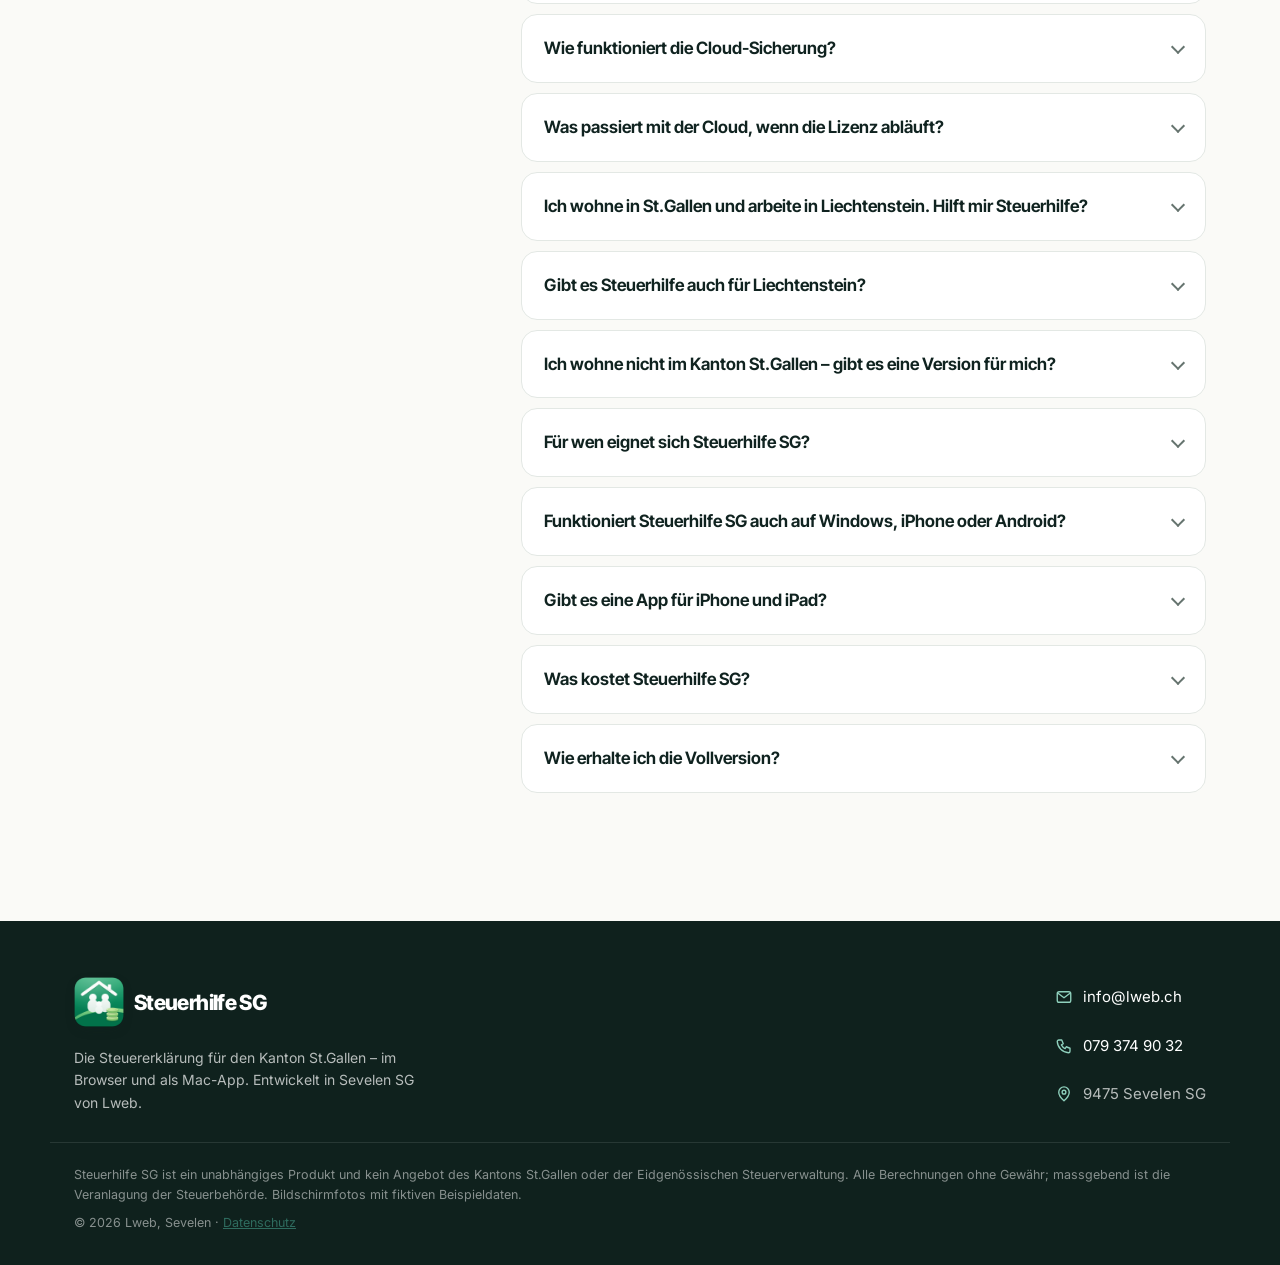
==== commit 526d0259: "Jedes Gerät sieht zuerst das Passende: iPhone/iPad App Store, Mac den Download, Android/Windows die " ====
--- a/index.html
+++ b/index.html
@@ -3,6 +3,11 @@
 <head>
 <meta charset="utf-8">
 <meta name="viewport" content="width=device-width, initial-scale=1">
+<script>/* Cada aparato ve primero lo suyo (10/11/2026): iPhone/iPad → App Store, Mac → descarga para Mac,
+   Android/Windows/Linux → la versión web. El iPad se presenta como Mac: se le reconoce por la pantalla táctil.
+   Sin JavaScript no se marca nada y se ve todo. */
+try{var u=navigator.userAgent,d=document.documentElement,ios=/iPhone|iPad|iPod/.test(u)||(/Macintosh/.test(u)&&navigator.maxTouchPoints>1);
+d.classList.add(ios?'dev-ios':(/Macintosh|Mac OS X/.test(u)?'dev-mac':'dev-web'));}catch(e){}</script>
 <title>Steuererklärung St.Gallen einfach ausfüllen – im Browser und auf dem Mac · Steuerhilfe SG</title>
 <meta name="description" content="Steuerhilfe SG: die Steuererklärung für den Kanton St.Gallen – direkt im Browser auf jedem Gerät oder als Mac-App. Alle Abzüge finden, Steuern für Kanton, Gemeinde und Bund genau berechnen und in E-Tax SG übertragen. Testversion kostenlos.">
 <meta name="keywords" content="Steuererklärung St.Gallen, Steuererklärung Kanton St.Gallen, E-Tax SG, Steuern St.Gallen, Steuererklärung Mac, Steuerrechner St.Gallen, Steuererklärung ausfüllen, Abzüge Steuererklärung, Säule 3a, Steuersoftware Schweiz, Steuerhilfe">
@@ -258,12 +263,16 @@
       <a href="#verfuegbarkeit">Verfügbarkeit</a>
       <a href="#faq">FAQ</a>
     </nav>
-    <a class="btn btn--primary btn--sm hdr__cta" href="app/" data-signed="Zur App">Jetzt starten <svg class="ic"><use href="#i-arrow"/></svg></a>
+    <a class="btn btn--primary btn--sm hdr__cta solo solo-mac solo-web" href="app/" data-signed="Zur App">Jetzt starten <svg class="ic"><use href="#i-arrow"/></svg></a>
+    <a class="btn btn--primary btn--sm hdr__cta solo solo-ios" href="https://apps.apple.com/ch/app/steuerhilfe-sg/id6831987852" target="_blank" rel="noopener"><svg class="ic"><use href="#i-apple"/></svg>App laden</a>
     <button class="burger" aria-label="Menü öffnen" aria-expanded="false" aria-controls="mnav"><span></span><span></span><span></span></button>
   </div>
   <div class="mnav" id="mnav" hidden>
     <a href="#funktionen">Funktionen</a><a href="#ablauf">So geht’s</a><a href="#datenschutz">Datenschutz</a><a href="#verfuegbarkeit">Verfügbarkeit</a><a href="#faq">FAQ</a>
-    <a class="btn btn--primary" href="app/" data-signed="Zur App">Jetzt starten</a>
+    <a class="btn btn--primary solo solo-ios" href="https://apps.apple.com/ch/app/steuerhilfe-sg/id6831987852" target="_blank" rel="noopener"><svg class="ic"><use href="#i-apple"/></svg>Im App Store laden</a>
+    <a class="btn btn--primary solo solo-mac" href="#download"><svg class="ic"><use href="#i-mac"/></svg>Für Mac laden</a>
+    <a class="btn btn--primary solo solo-web" href="app/" data-signed="Zur App">Jetzt starten</a>
+    <a class="btn btn--ghost solo solo-ios solo-mac" href="app/" data-signed="Zur App"><svg class="ic"><use href="#i-globe"/></svg>Im Browser starten</a>
   </div>
 </header>
 
@@ -276,11 +285,13 @@
     <h1 class="reveal">Die St.Galler Steuererklärung.<br><span class="grad">Endlich einfach.</span></h1>
     <p class="lead reveal">Für Familien und Private im Kanton St.Gallen: alle Abzüge finden, Steuern auf den Franken genau berechnen – und Feld für Feld in E-Tax SG übertragen. Direkt im Browser auf jedem Gerät, ohne Installation. Oder als App für Mac, iPhone und iPad.</p>
     <div class="hero__ctas reveal">
-      <a class="btn btn--primary btn--lg" href="app/" data-signed="Weiter zu meiner Steuererklärung">Jetzt kostenlos starten <svg class="ic"><use href="#i-arrow"/></svg></a>
-      <a class="btn btn--ghost btn--lg" href="#download"><svg class="ic"><use href="#i-mac"/></svg>Desktop-Version für Mac laden</a>
+      <a class="btn btn--primary btn--lg solo solo-ios" href="https://apps.apple.com/ch/app/steuerhilfe-sg/id6831987852" target="_blank" rel="noopener"><svg class="ic"><use href="#i-apple"/></svg>Im App Store laden</a>
+      <a class="btn btn--primary btn--lg solo solo-mac" href="#download"><svg class="ic"><use href="#i-mac"/></svg>Für Mac laden</a>
+      <a class="btn btn--primary btn--lg solo solo-web" href="app/" data-signed="Weiter zu meiner Steuererklärung">Jetzt kostenlos starten <svg class="ic"><use href="#i-arrow"/></svg></a>
+      <a class="btn btn--ghost btn--lg solo solo-ios solo-mac" href="app/" data-signed="Weiter im Browser"><svg class="ic"><use href="#i-globe"/></svg>Im Browser starten</a>
     </div>
     <p class="hero__devs reveal"><svg class="ic"><use href="#i-globe"/></svg>Im Browser auf Mac, Windows, Linux, iPhone, iPad und Android</p>
-    <p class="hero__devs hero__ios reveal"><a href="https://apps.apple.com/ch/app/steuerhilfe-sg/id6831987852" target="_blank" rel="noopener"><svg class="ic"><use href="#i-apple"/></svg>Neu: Steuerhilfe SG als App für iPhone und iPad</a></p>
+    <p class="hero__devs hero__ios reveal solo solo-mac"><a href="https://apps.apple.com/ch/app/steuerhilfe-sg/id6831987852" target="_blank" rel="noopener"><svg class="ic"><use href="#i-apple"/></svg>Neu: Steuerhilfe SG als App für iPhone und iPad</a></p>
     <ul class="hero__facts reveal">
       <li><svg class="ic"><use href="#i-check"/></svg>Testversion kostenlos</li>
       <li><svg class="ic"><use href="#i-lock"/></svg>Verschlüsselt gesichert in der Schweiz</li>
@@ -635,14 +646,16 @@
       <h2 class="reveal">Im Browser, auf dem Mac oder auf iPhone und iPad</h2>
       <p class="reveal">Testversion kostenlos: alles erfassen, Belege lesen lassen und die Steuern berechnen. Die Vollversion mit Übertragung in E-Tax SG, PDF-Bericht, allen Spartipps und verschlüsselter Cloud-Sicherung kostet <b style="color:#fff">CHF 99 pro Jahr und Haushalt</b> – der Lizenzschlüssel kommt per E-Mail und gilt 12 Monate ab der Aktivierung.</p>
       <div class="dl__ctas dl__ctas--two reveal">
-        <a class="btn btn--light btn--lg" href="app/" data-signed="Im Browser öffnen"><svg class="ic"><use href="#i-globe"/></svg>Im Browser starten</a>
-        <a class="btn btn--outline btn--lg" href="download/Steuerhilfe-SG-Testversion.dmg" download><svg class="ic"><use href="#i-down"/></svg>Für Mac laden (DMG, 5 MB)</a>
-        <a class="btn btn--outline btn--lg" href="https://apps.apple.com/ch/app/steuerhilfe-sg/id6831987852" target="_blank" rel="noopener"><svg class="ic"><use href="#i-apple"/></svg>Für iPhone &amp; iPad im App Store</a>
+        <a class="btn btn--light btn--lg solo solo-ios" href="https://apps.apple.com/ch/app/steuerhilfe-sg/id6831987852" target="_blank" rel="noopener"><svg class="ic"><use href="#i-apple"/></svg>Im App Store laden</a>
+        <a class="btn btn--light btn--lg solo solo-mac" href="download/Steuerhilfe-SG-Testversion.dmg" download><svg class="ic"><use href="#i-down"/></svg>Für Mac laden (DMG, 5 MB)</a>
+        <a class="btn btn--light btn--lg solo solo-web" href="app/" data-signed="Im Browser öffnen"><svg class="ic"><use href="#i-globe"/></svg>Im Browser starten</a>
+        <a class="btn btn--outline btn--lg solo solo-ios solo-mac" href="app/" data-signed="Im Browser öffnen"><svg class="ic"><use href="#i-globe"/></svg>Im Browser starten</a>
+        <a class="btn btn--outline btn--lg solo solo-mac" href="https://apps.apple.com/ch/app/steuerhilfe-sg/id6831987852" target="_blank" rel="noopener"><svg class="ic"><use href="#i-apple"/></svg>Für iPhone &amp; iPad im App Store</a>
       </div>
       <p class="reveal dl__alt">Im Browser auf Mac, Windows, Linux, iPhone, iPad und Android – ohne Installation, Anmeldung mit E-Mail und Code. Dieselbe Lizenz und dieselben Angaben wie in der Mac-App. Auf iPhone und iPad gibt es Steuerhilfe SG auch als App: Die Vollversion lässt sich dort direkt als Abo im App Store kaufen und gilt über Ihr Konto auch im Browser und auf dem Mac.</p>
       <p class="reveal dl__soon"><svg class="ic ic--flag"><use href="#i-li"/></svg>Bald auch für Liechtenstein – wir arbeiten daran.</p>
-      <p class="reveal dl__stepshead">Mac-App installieren:</p>
-      <ol class="dl__steps reveal">
+      <p class="reveal dl__stepshead solo solo-mac">Mac-App installieren:</p>
+      <ol class="dl__steps reveal solo solo-mac">
         <li>DMG öffnen und Steuerhilfe SG in den Ordner «Programme» ziehen.</li>
         <li>Steuerhilfe SG starten. Falls macOS beim ersten Start nachfragt: Rechtsklick auf Steuerhilfe SG → «Öffnen».</li>
         <li>Steuerjahr wählen, Belege hineinziehen – fertig.</li>
--- a/css/style.css
+++ b/css/style.css
@@ -515,3 +515,6 @@
 .hero__ios { margin-top: 6px; }
 .hero__ios a { color: var(--brand-dark, #1f4d43); font-weight: 700; text-decoration: underline; text-underline-offset: 3px; }
 .hero__ios a .ic { color: currentColor; width: 16px; height: 16px; vertical-align: -2px; margin-right: 6px; }
+/* Cada aparato ve primero lo suyo (10/11/2026). Un elemento con «solo» solo se ve en los aparatos que nombra
+   (solo-ios / solo-mac / solo-web). Sin JavaScript no hay clase en <html> y se ve todo. */
+html.dev-ios .solo:not(.solo-ios), html.dev-mac .solo:not(.solo-mac), html.dev-web .solo:not(.solo-web) { display: none !important; }
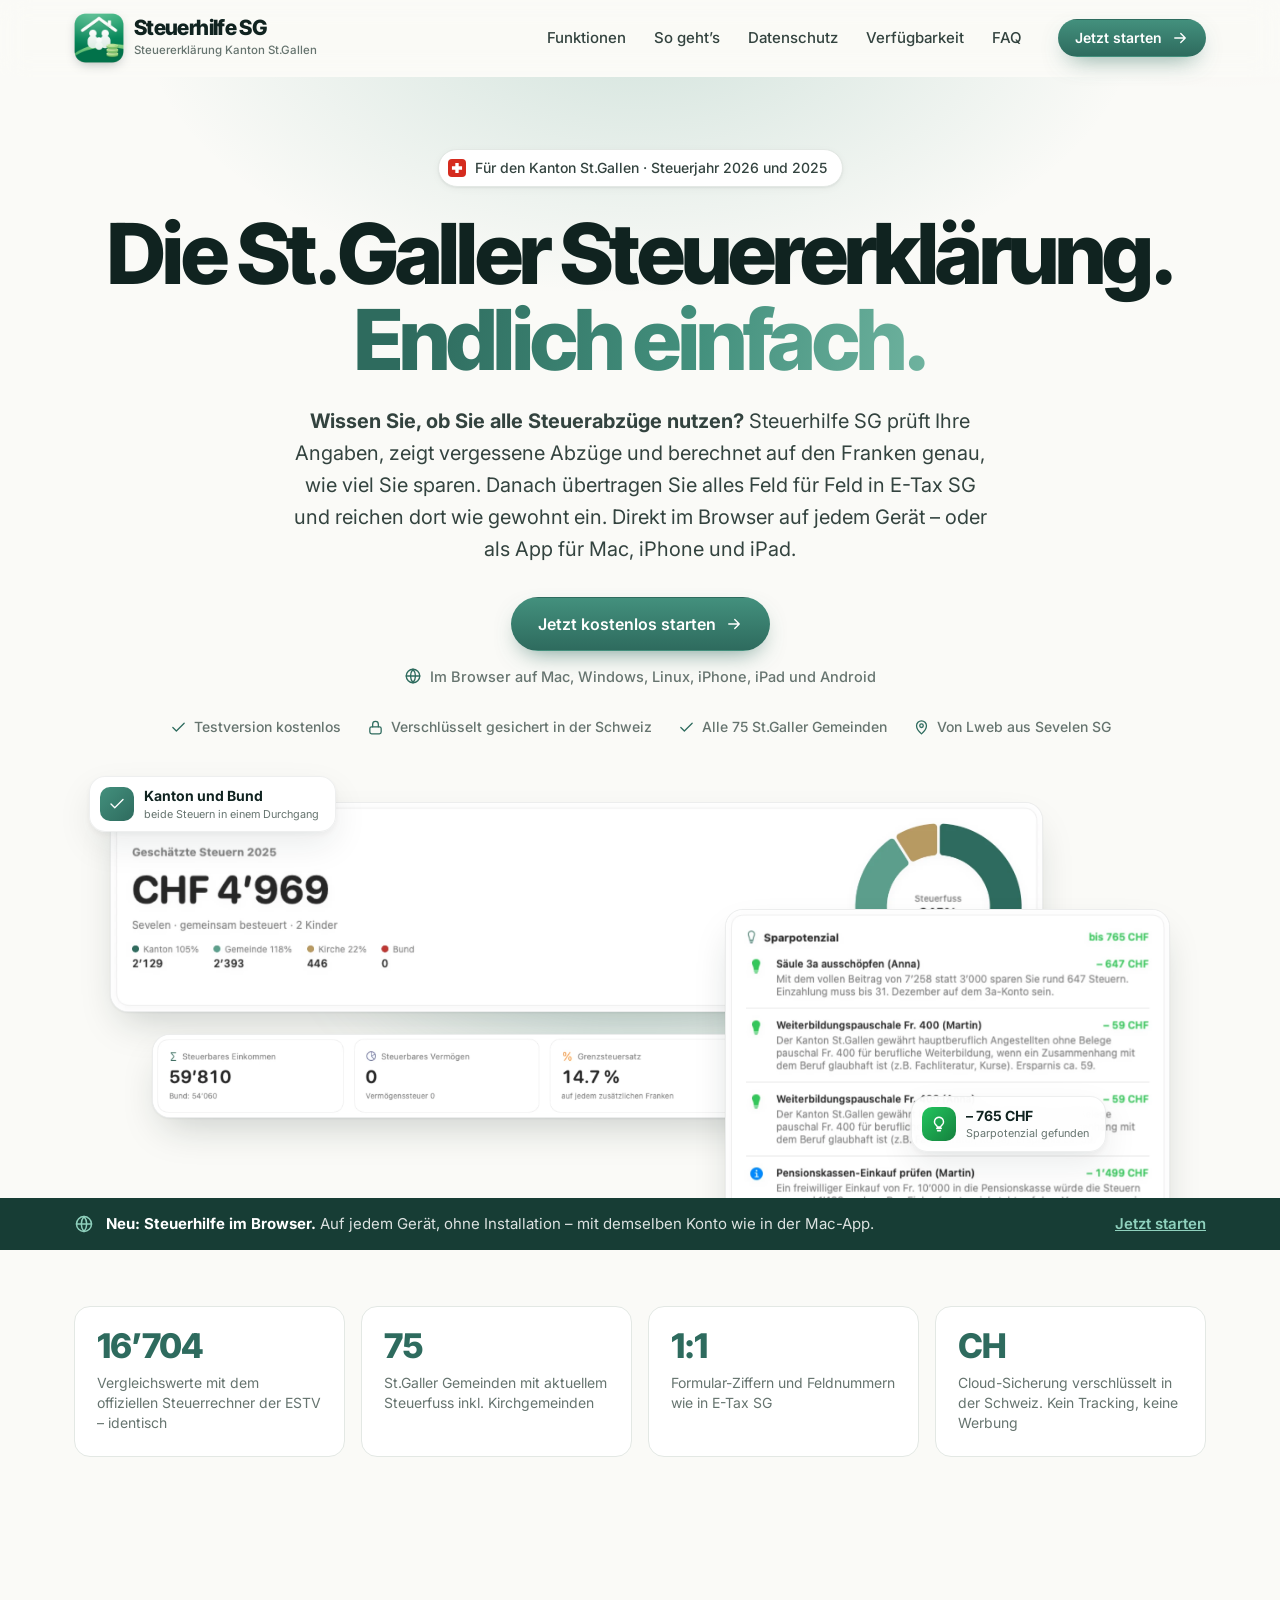
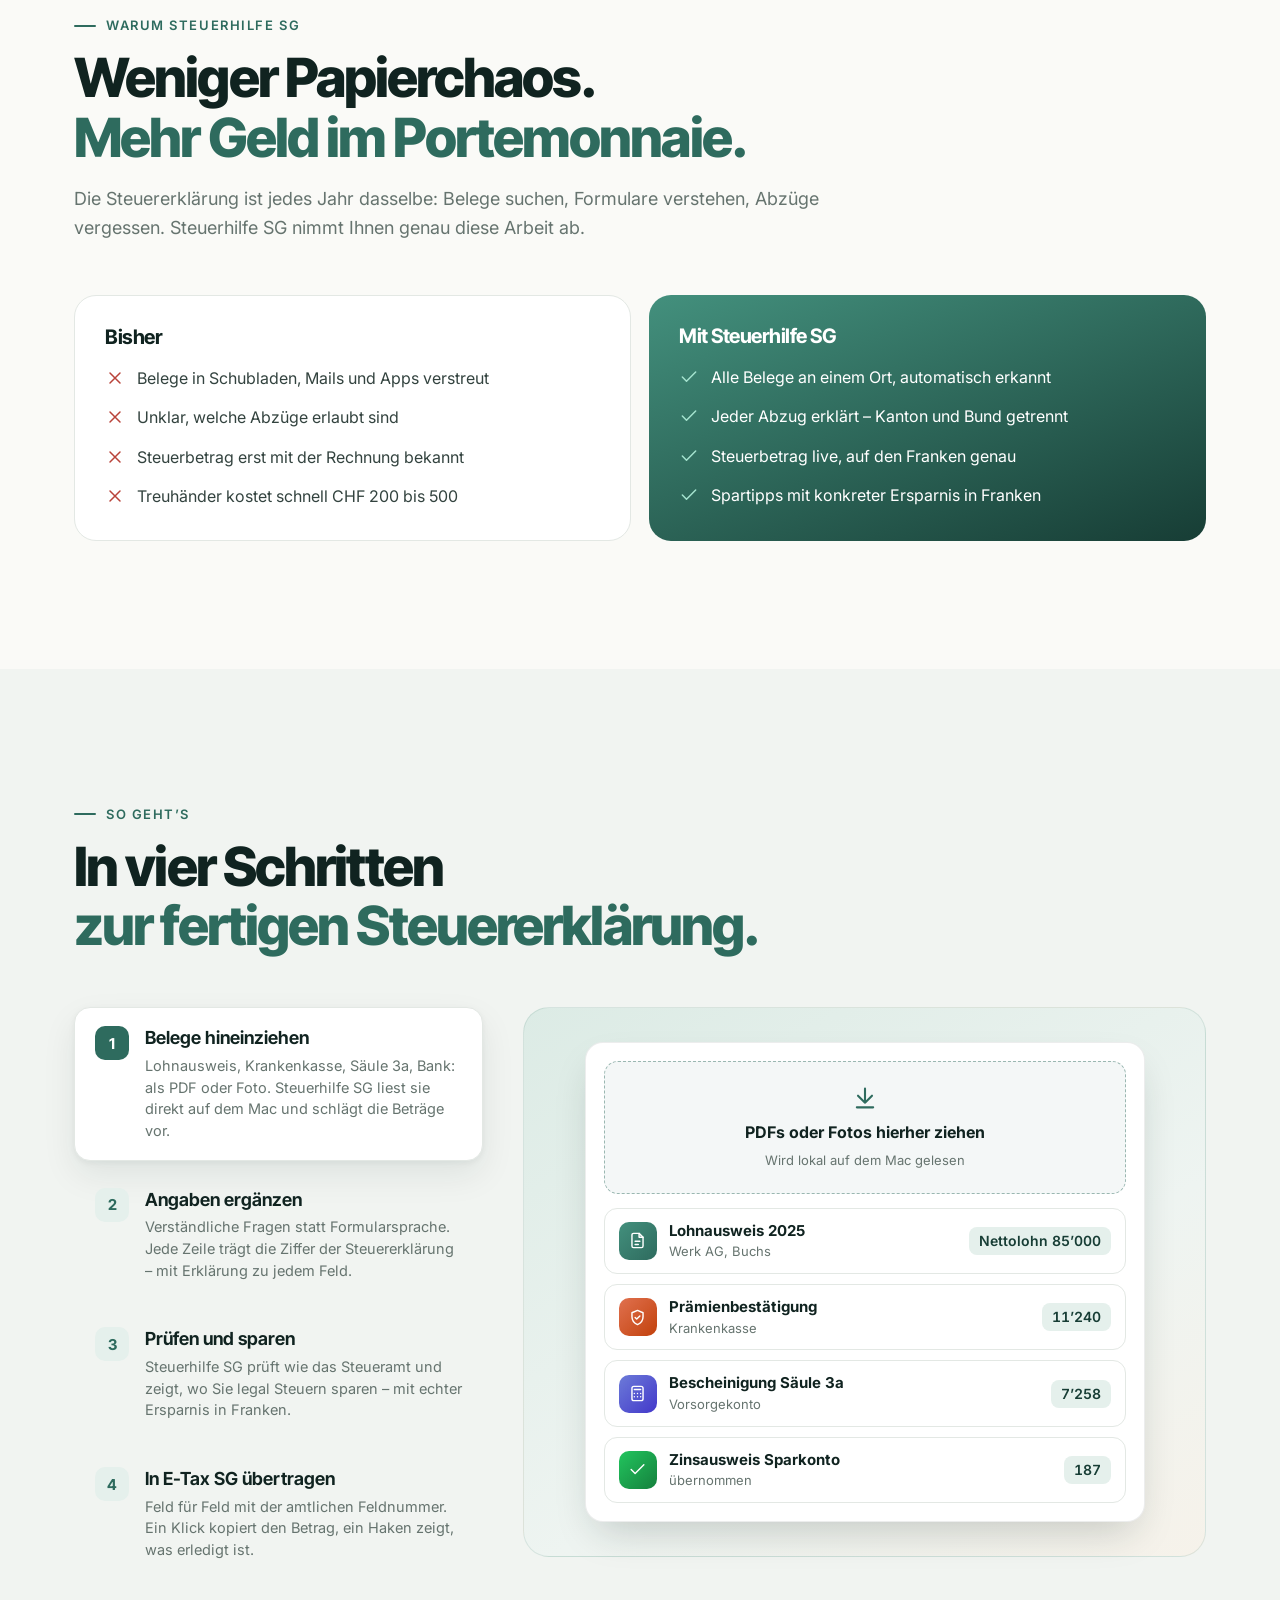
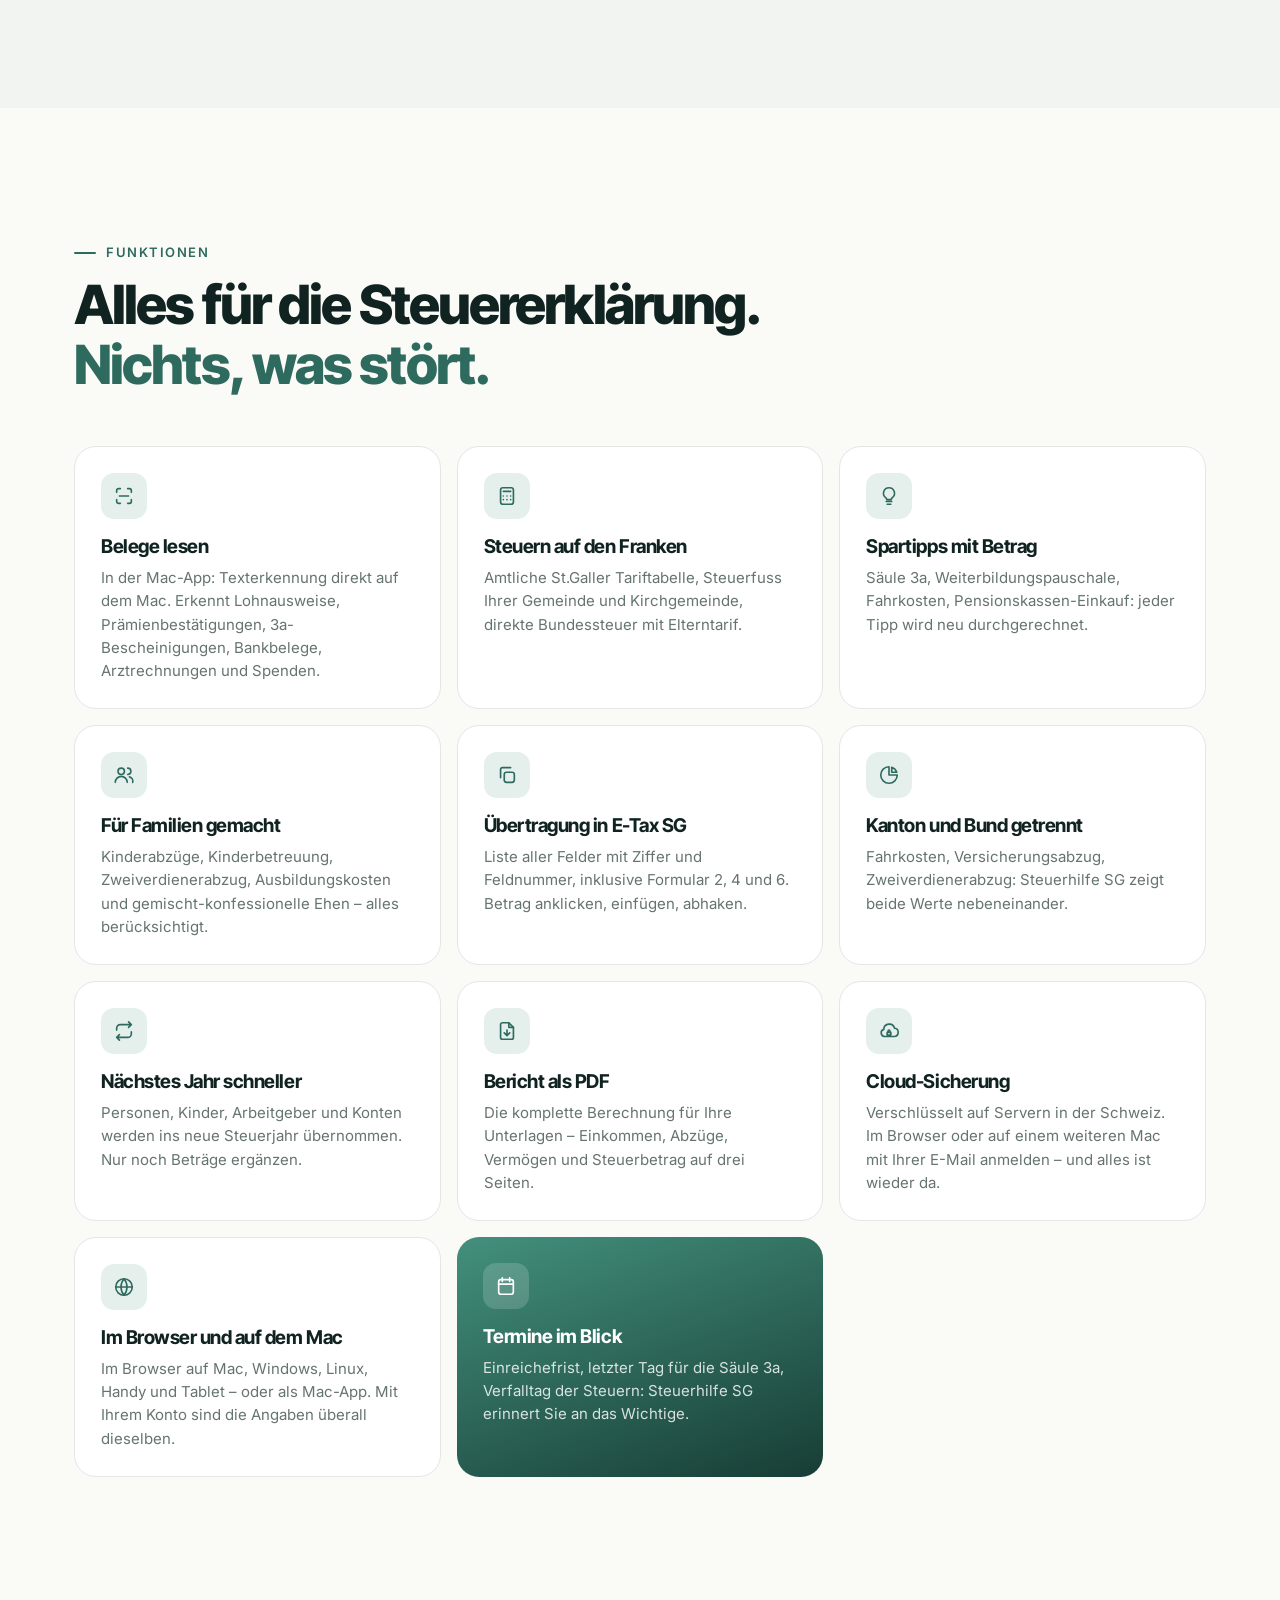
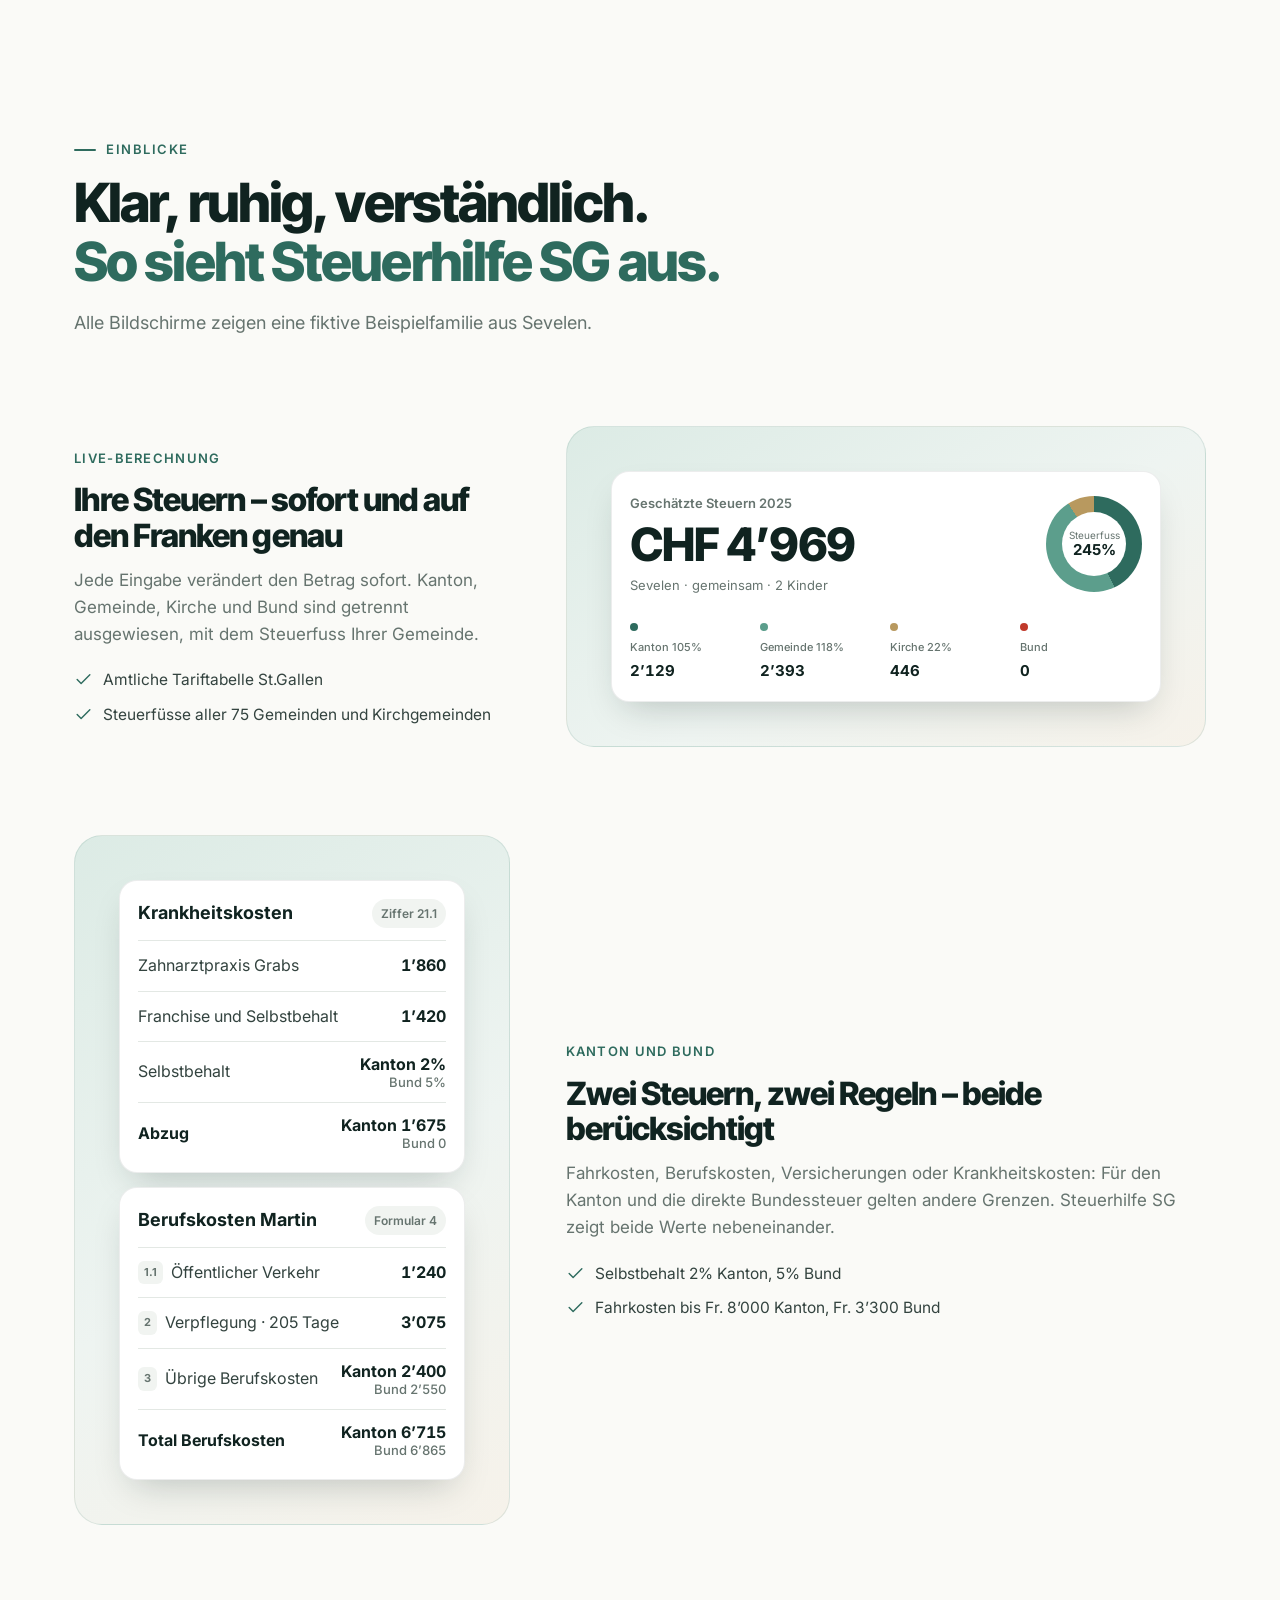
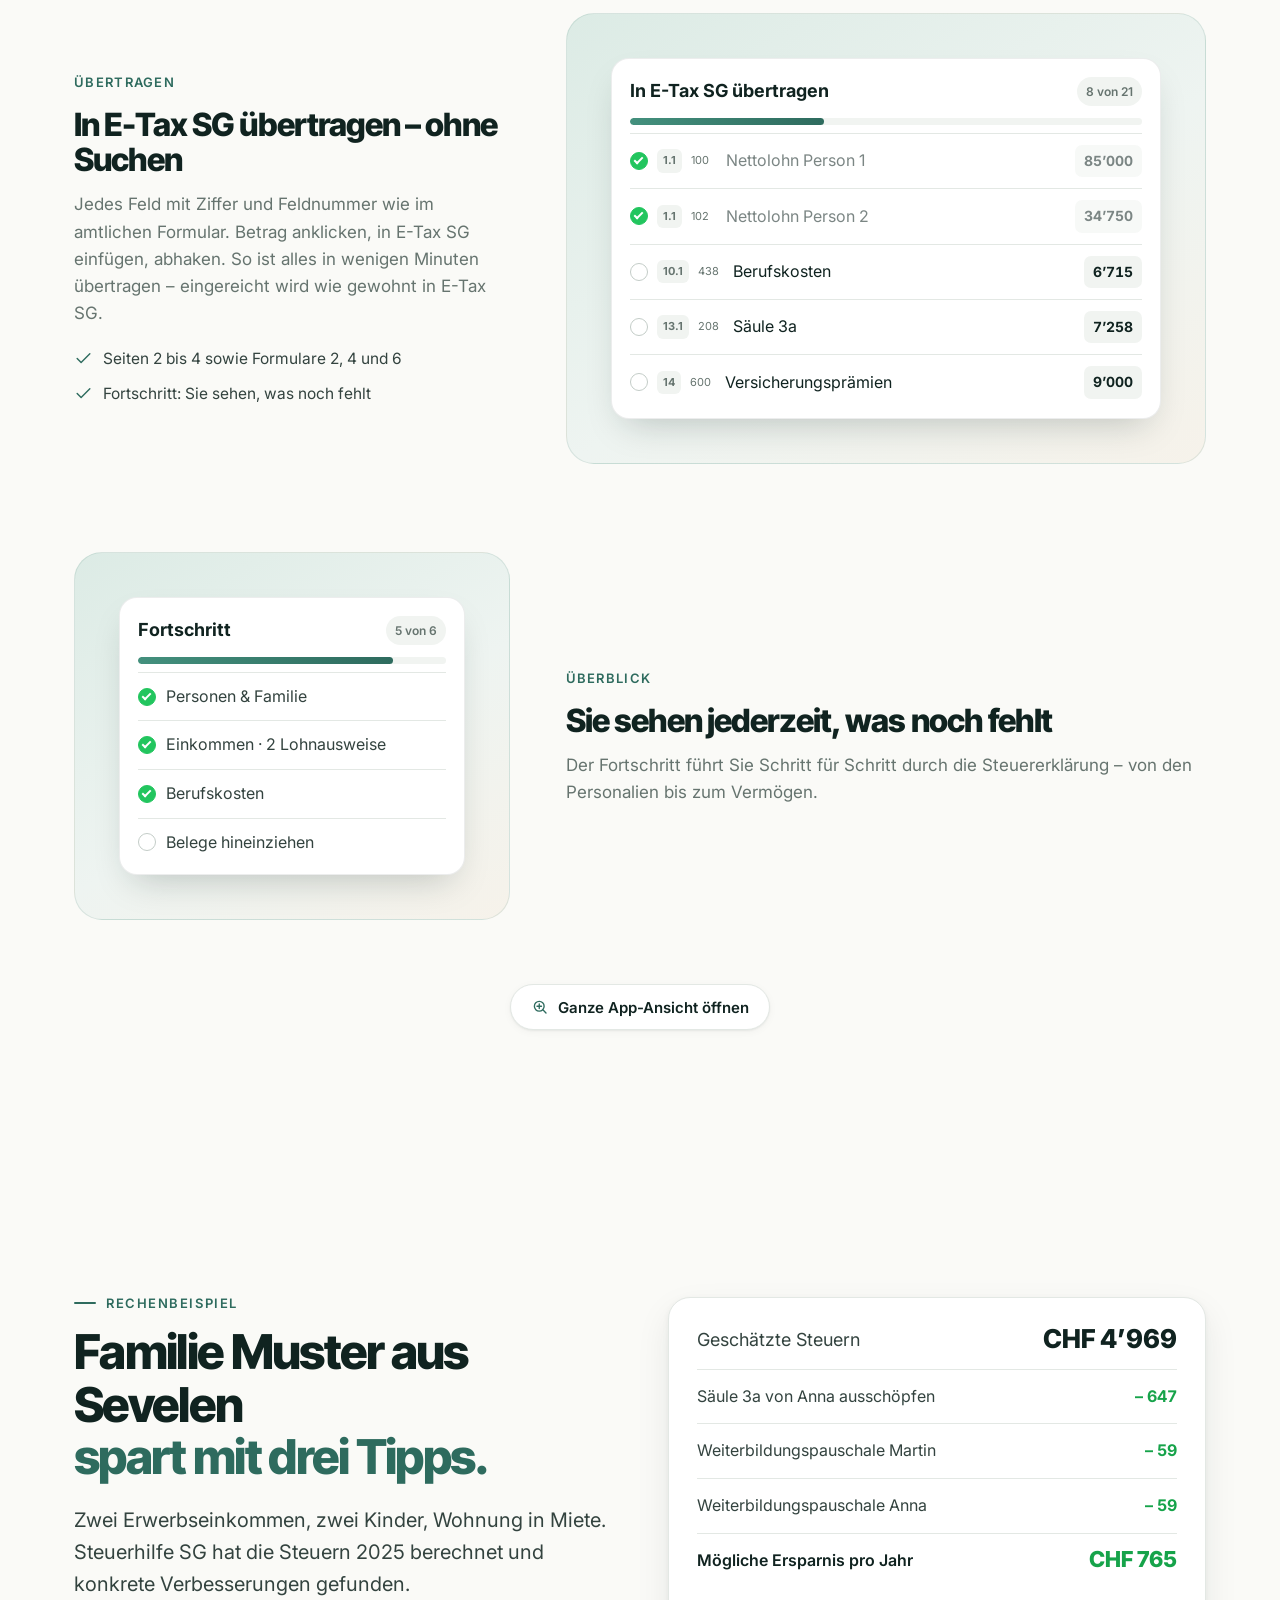
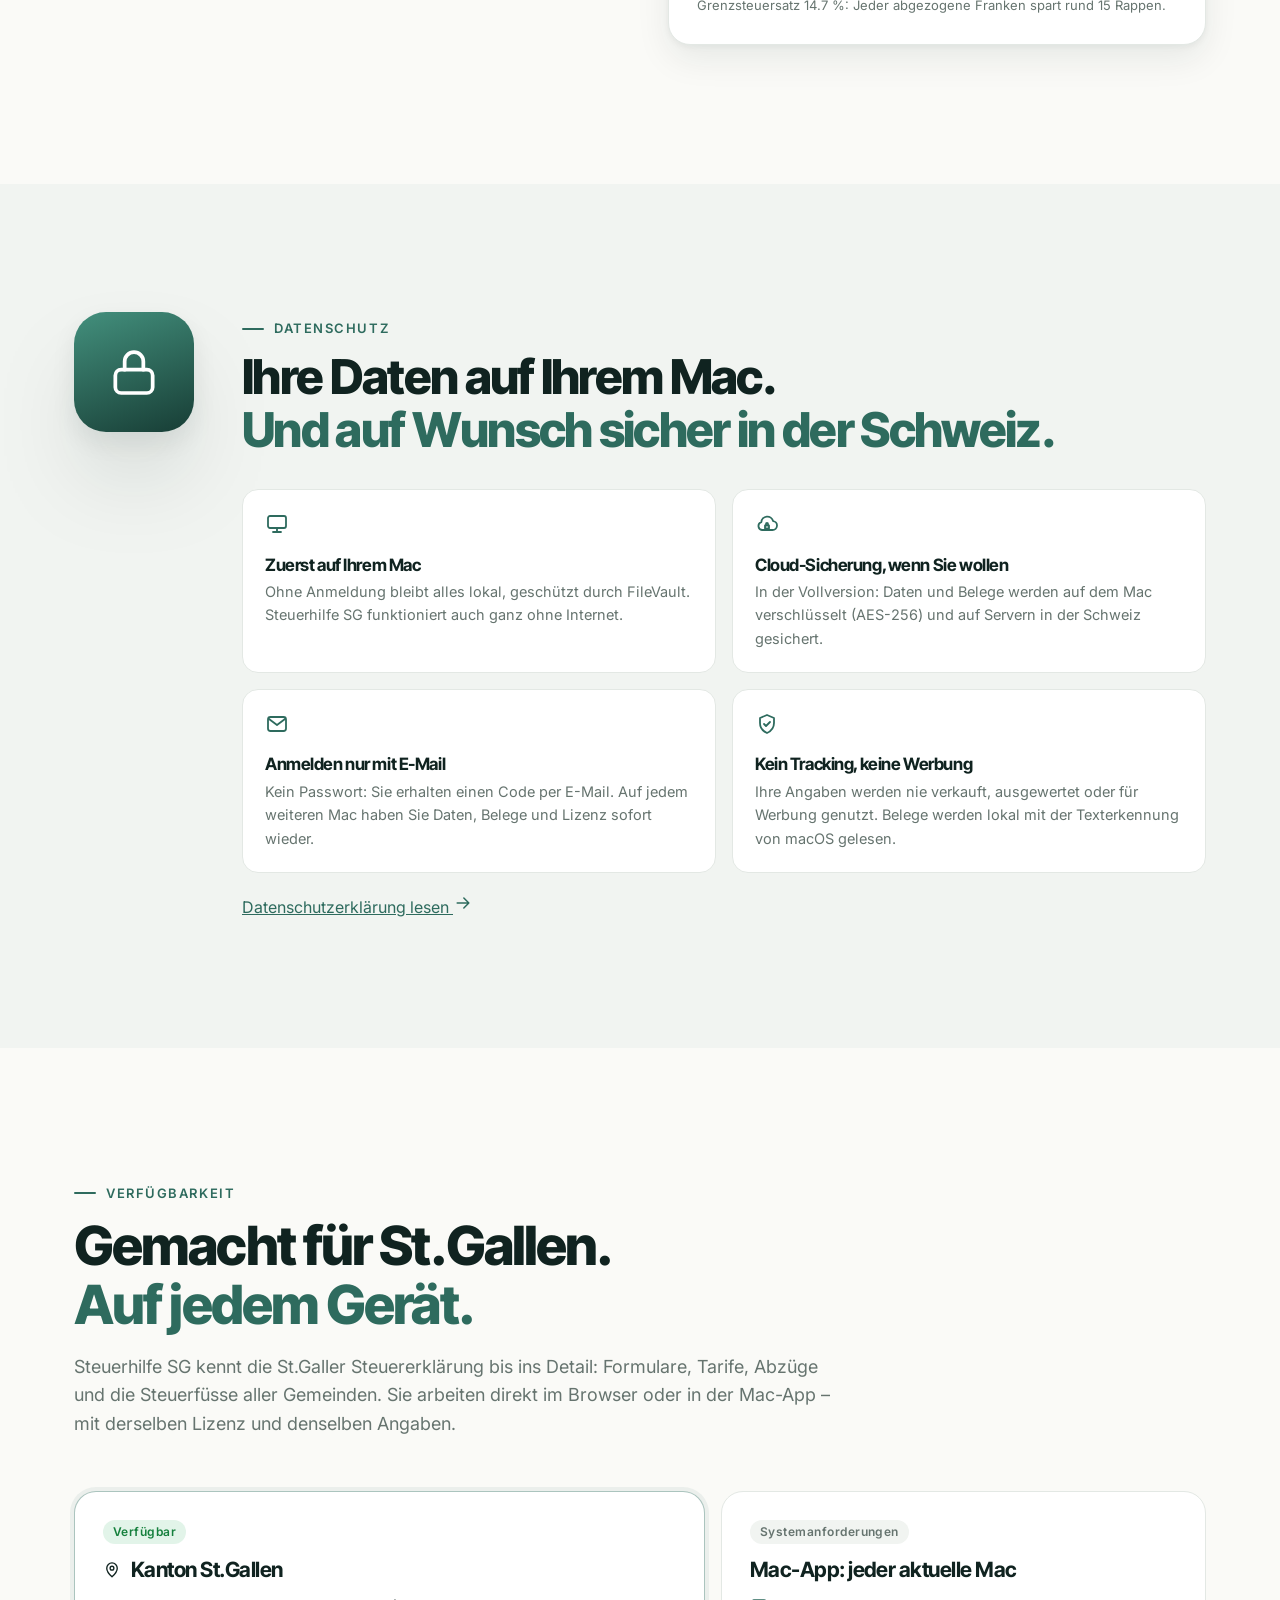
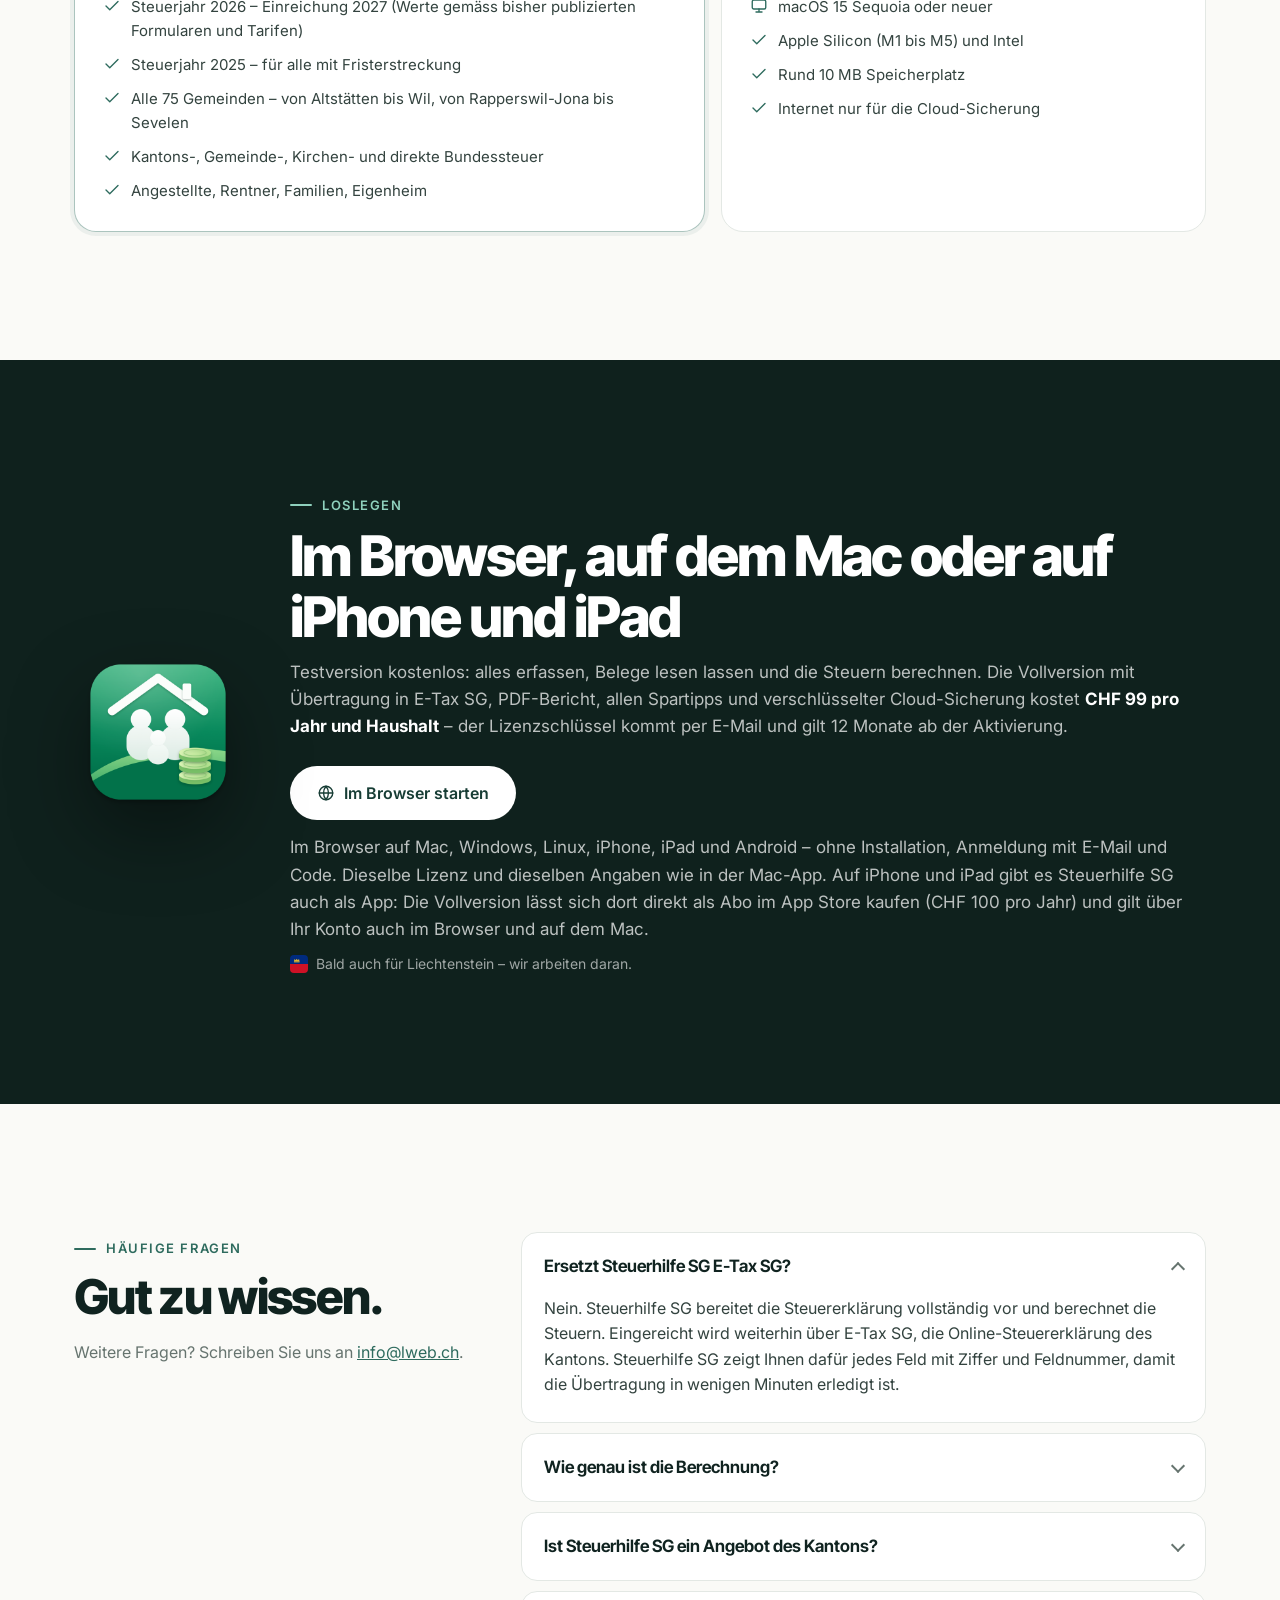
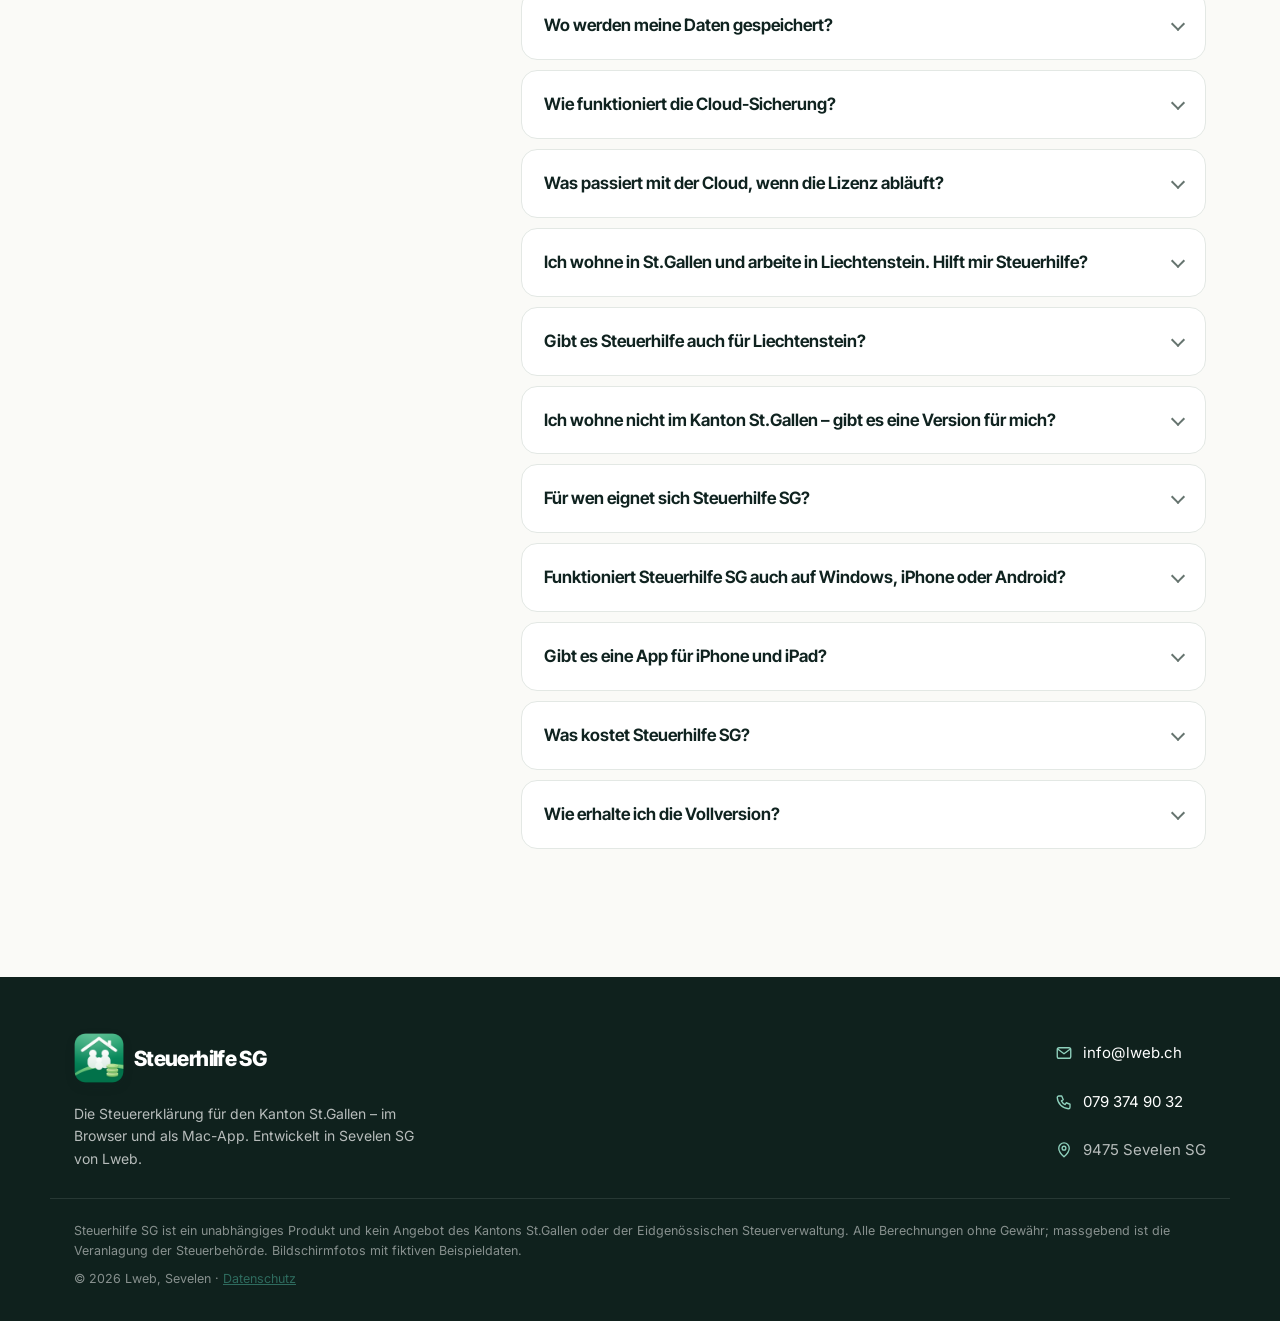
==== commit 1fb10947: "Sparbeispiel stimmt (647 + 59 + 59 = 765), Abzüge als Hauptbotschaft, Steuerjahr 2026 zuerst, «übert" ====
--- a/index.html
+++ b/index.html
@@ -8,8 +8,8 @@
    Sin JavaScript no se marca nada y se ve todo. */
 try{var u=navigator.userAgent,d=document.documentElement,ios=/iPhone|iPad|iPod/.test(u)||(/Macintosh/.test(u)&&navigator.maxTouchPoints>1);
 d.classList.add(ios?'dev-ios':(/Macintosh|Mac OS X/.test(u)?'dev-mac':'dev-web'));}catch(e){}</script>
-<title>Steuererklärung St.Gallen einfach ausfüllen – im Browser und auf dem Mac · Steuerhilfe SG</title>
-<meta name="description" content="Steuerhilfe SG: die Steuererklärung für den Kanton St.Gallen – direkt im Browser auf jedem Gerät oder als Mac-App. Alle Abzüge finden, Steuern für Kanton, Gemeinde und Bund genau berechnen und in E-Tax SG übertragen. Testversion kostenlos.">
+<title>Steuererklärung St.Gallen: alle Abzüge finden und Steuern sparen · Steuerhilfe SG</title>
+<meta name="description" content="Steuerhilfe SG prüft Ihre Steuererklärung für den Kanton St.Gallen, zeigt vergessene Abzüge und berechnet auf den Franken genau, wie viel Sie sparen – danach Feld für Feld in E-Tax SG übertragen. Im Browser, auf Mac, iPhone und iPad.">
 <meta name="keywords" content="Steuererklärung St.Gallen, Steuererklärung Kanton St.Gallen, E-Tax SG, Steuern St.Gallen, Steuererklärung Mac, Steuerrechner St.Gallen, Steuererklärung ausfüllen, Abzüge Steuererklärung, Säule 3a, Steuersoftware Schweiz, Steuerhilfe">
 <meta name="author" content="Lweb, Sevelen">
 <meta name="robots" content="index, follow, max-image-preview:large">
@@ -30,14 +30,14 @@
 <meta property="og:locale" content="de_CH">
 <meta property="og:url" content="https://steuerhilfe.sg/">
 <meta property="og:title" content="Steuerhilfe SG – die Steuererklärung für den Kanton St.Gallen">
-<meta property="og:description" content="Für Familien und Private im Kanton St.Gallen: Abzüge finden, Steuern berechnen und in E-Tax SG übertragen. Im Browser auf jedem Gerät oder als Mac-App, Cloud-Sicherung in der Schweiz.">
+<meta property="og:description" content="Wissen Sie, ob Sie alle Steuerabzüge nutzen? Steuerhilfe SG zeigt vergessene Abzüge und berechnet, wie viel Sie sparen – für den Kanton St.Gallen. Im Browser, auf Mac, iPhone und iPad.">
 <meta property="og:image" content="https://steuerhilfe.sg/img/og-steuerhilfe-sg.jpg">
 <meta property="og:image:width" content="1200">
 <meta property="og:image:height" content="630">
 <meta property="og:image:alt" content="Steuerhilfe SG – geschätzte Steuern und Sparpotenzial">
 <meta name="twitter:card" content="summary_large_image">
 <meta name="twitter:title" content="Steuerhilfe SG – die Steuererklärung für den Kanton St.Gallen">
-<meta name="twitter:description" content="Die Steuererklärung im Kanton St.Gallen – im Browser auf jedem Gerät oder als Mac-App. Testversion kostenlos.">
+<meta name="twitter:description" content="Alle Steuerabzüge im Kanton St.Gallen finden und Steuern sparen – im Browser, auf Mac, iPhone und iPad. Testversion kostenlos.">
 <meta name="twitter:image" content="https://steuerhilfe.sg/img/og-steuerhilfe-sg.jpg">
 <script type="application/ld+json">
 [
@@ -186,7 +186,7 @@
     "name": "Gibt es eine App für iPhone und iPad?",
     "acceptedAnswer": {
      "@type": "Answer",
-     "text": "Ja, Steuerhilfe SG gibt es im App Store. Die App ist kostenlos zum Ausprobieren; die Vollversion kaufen Sie direkt in der App als Jahres-Abo über den App Store. Mit Ihrem Konto gilt das Abo auch im Browser und in der Mac-App."
+     "text": "Ja, Steuerhilfe SG gibt es im App Store. Die App ist kostenlos zum Ausprobieren; die Vollversion kaufen Sie direkt in der App als Jahres-Abo über den App Store (CHF 100 pro Jahr). Mit Ihrem Konto gilt das Abo auch im Browser und in der Mac-App."
     }
    },
    {
@@ -194,7 +194,7 @@
     "name": "Was kostet Steuerhilfe SG?",
     "acceptedAnswer": {
      "@type": "Answer",
-     "text": "Die Testversion ist kostenlos: Sie können alles erfassen und sehen Ihren Steuerbetrag. Die Vollversion kostet CHF 99 pro Jahr und Haushalt (12 Monate ab der Aktivierung) und schaltet die Übertragung in E-Tax SG, den PDF-Bericht, alle Spartipps im Detail, den Datenexport und die verschlüsselte Cloud-Sicherung frei. Ihre Eingaben bleiben beim Freischalten erhalten."
+     "text": "Die Testversion ist kostenlos: Sie können alles erfassen und sehen Ihren Steuerbetrag. Die Vollversion kostet CHF 99 pro Jahr und Haushalt (12 Monate ab der Aktivierung) und schaltet die Übertragung in E-Tax SG, den PDF-Bericht, alle Spartipps im Detail, den Datenexport und die verschlüsselte Cloud-Sicherung frei. Ihre Eingaben bleiben beim Freischalten erhalten. In der App für iPhone und iPad läuft die Vollversion als Jahres-Abo über den App Store und kostet dort CHF 100."
     }
    },
    {
@@ -212,7 +212,7 @@
 <link rel="preconnect" href="https://fonts.googleapis.com">
 <link rel="preconnect" href="https://fonts.gstatic.com" crossorigin>
 <link href="https://fonts.googleapis.com/css2?family=Inter:wght@400;500;600;700&family=Inter+Tight:wght@600;700;800&display=swap" rel="stylesheet">
-<link rel="stylesheet" href="css/style.css?v=20261110">
+<link rel="stylesheet" href="css/style.css?v=20261110c">
 <!-- Vercel Web Analytics (ohne Cookies) -->
 <script>window.va = window.va || function () { (window.vaq = window.vaq || []).push(arguments); };</script>
 <script defer src="/_vercel/insights/script.js"></script>
@@ -264,12 +264,12 @@
       <a href="#faq">FAQ</a>
     </nav>
     <a class="btn btn--primary btn--sm hdr__cta solo solo-mac solo-web" href="app/" data-signed="Zur App">Jetzt starten <svg class="ic"><use href="#i-arrow"/></svg></a>
-    <a class="btn btn--primary btn--sm hdr__cta solo solo-ios" href="https://apps.apple.com/ch/app/steuerhilfe-sg/id6831987852" target="_blank" rel="noopener"><svg class="ic"><use href="#i-apple"/></svg>App laden</a>
+    <a class="as-badge as-badge--sm hdr__cta solo solo-ios" href="https://apps.apple.com/ch/app/steuerhilfe-sg/id6831987852" target="_blank" rel="noopener"><img src="img/appstore-badge.png" alt="Im App Store laden" width="565" height="189"></a>
     <button class="burger" aria-label="Menü öffnen" aria-expanded="false" aria-controls="mnav"><span></span><span></span><span></span></button>
   </div>
   <div class="mnav" id="mnav" hidden>
     <a href="#funktionen">Funktionen</a><a href="#ablauf">So geht’s</a><a href="#datenschutz">Datenschutz</a><a href="#verfuegbarkeit">Verfügbarkeit</a><a href="#faq">FAQ</a>
-    <a class="btn btn--primary solo solo-ios" href="https://apps.apple.com/ch/app/steuerhilfe-sg/id6831987852" target="_blank" rel="noopener"><svg class="ic"><use href="#i-apple"/></svg>Im App Store laden</a>
+    <a class="as-badge as-badge--menu solo solo-ios" href="https://apps.apple.com/ch/app/steuerhilfe-sg/id6831987852" target="_blank" rel="noopener"><img src="img/appstore-badge.png" alt="Im App Store laden" width="565" height="189"></a>
     <a class="btn btn--primary solo solo-mac" href="#download"><svg class="ic"><use href="#i-mac"/></svg>Für Mac laden</a>
     <a class="btn btn--primary solo solo-web" href="app/" data-signed="Zur App">Jetzt starten</a>
     <a class="btn btn--ghost solo solo-ios solo-mac" href="app/" data-signed="Zur App"><svg class="ic"><use href="#i-globe"/></svg>Im Browser starten</a>
@@ -281,11 +281,11 @@
 <section class="hero">
   <div class="hero__glow" aria-hidden="true"></div>
   <div class="wrap hero__top">
-    <span class="pill reveal"><svg class="ic ic--flag"><use href="#i-swiss"/></svg>Für den Kanton St.Gallen · Steuerjahr 2025 und 2026</span>
+    <span class="pill reveal"><svg class="ic ic--flag"><use href="#i-swiss"/></svg>Für den Kanton St.Gallen · Steuerjahr 2026 und 2025</span>
     <h1 class="reveal">Die St.Galler Steuererklärung.<br><span class="grad">Endlich einfach.</span></h1>
-    <p class="lead reveal">Für Familien und Private im Kanton St.Gallen: alle Abzüge finden, Steuern auf den Franken genau berechnen – und Feld für Feld in E-Tax SG übertragen. Direkt im Browser auf jedem Gerät, ohne Installation. Oder als App für Mac, iPhone und iPad.</p>
+    <p class="lead reveal"><b>Wissen Sie, ob Sie alle Steuerabzüge nutzen?</b> Steuerhilfe SG prüft Ihre Angaben, zeigt vergessene Abzüge und berechnet auf den Franken genau, wie viel Sie sparen. Danach übertragen Sie alles Feld für Feld in E-Tax SG und reichen dort wie gewohnt ein. Direkt im Browser auf jedem Gerät – oder als App für Mac, iPhone und iPad.</p>
     <div class="hero__ctas reveal">
-      <a class="btn btn--primary btn--lg solo solo-ios" href="https://apps.apple.com/ch/app/steuerhilfe-sg/id6831987852" target="_blank" rel="noopener"><svg class="ic"><use href="#i-apple"/></svg>Im App Store laden</a>
+      <a class="as-badge as-badge--lg solo solo-ios" href="https://apps.apple.com/ch/app/steuerhilfe-sg/id6831987852" target="_blank" rel="noopener"><img src="img/appstore-badge.png" alt="Im App Store laden" width="565" height="189"></a>
       <a class="btn btn--primary btn--lg solo solo-mac" href="#download"><svg class="ic"><use href="#i-mac"/></svg>Für Mac laden</a>
       <a class="btn btn--primary btn--lg solo solo-web" href="app/" data-signed="Weiter zu meiner Steuererklärung">Jetzt kostenlos starten <svg class="ic"><use href="#i-arrow"/></svg></a>
       <a class="btn btn--ghost btn--lg solo solo-ios solo-mac" href="app/" data-signed="Weiter im Browser"><svg class="ic"><use href="#i-globe"/></svg>Im Browser starten</a>
@@ -306,10 +306,10 @@
   <div class="ui-donut"><span>Steuerfuss<b>245%</b></span></div></div>
   <div class="ui-legend"><div><i style="background:#2e6b5e"></i><small>Kanton 105%</small><b>2’129</b></div><div><i style="background:#5c9e8c"></i><small>Gemeinde 118%</small><b>2’393</b></div><div><i style="background:#b8995f"></i><small>Kirche 22%</small><b>446</b></div><div><i style="background:#c0392b"></i><small>Bund</small><b>0</b></div></div>
 </div><div class="ui">
-  <div class="ui-head"><b>Sparpotenzial</b><span class="ui-save">bis 765 CHF</span></div>
+  <div class="ui-head"><b>Sparpotenzial</b><span class="ui-save">765 CHF</span></div>
   <div class="ui-tip"><span class="ui-dot"></span><div><b>Säule 3a ausschöpfen (Anna)</b><small>7’258 statt 3’000 einzahlen – bis 31. Dezember</small></div><span class="ui-save">– 647</span></div>
-  <div class="ui-tip"><span class="ui-dot"></span><div><b>Weiterbildungspauschale Fr. 400</b><small>ohne Belege, nur Kanton St.Gallen</small></div><span class="ui-save">– 59</span></div>
-  <div class="ui-tip"><span class="ui-dot ui-dot--i"></span><div><b>Pensionskassen-Einkauf prüfen</b><small>Fr. 10’000 Einkauf senkt die Steuern um</small></div><span class="ui-save">– 1’499</span></div>
+  <div class="ui-tip"><span class="ui-dot"></span><div><b>Weiterbildungspauschale (Martin)</b><small>Fr. 400 ohne Belege, nur Kanton St.Gallen</small></div><span class="ui-save">– 59</span></div>
+  <div class="ui-tip"><span class="ui-dot"></span><div><b>Weiterbildungspauschale (Anna)</b><small>Fr. 400 ohne Belege, nur Kanton St.Gallen</small></div><span class="ui-save">– 59</span></div>
 </div></div>
     <div class="stack d-only reveal">
       <div class="stack__glow" aria-hidden="true"></div>
@@ -397,10 +397,10 @@
   <div class="ui-row ui-row--total"><span>Total Berufskosten</span><b class="ui-two"><span>Kanton 6’715</span><small>Bund 6’865</small></b></div>
 </div></div></div>
         <div class="step" role="tab" tabindex="0" data-panel="2"><span class="step__n">3</span><span class="step__t"><b>Prüfen und sparen</b><small>Steuerhilfe SG prüft wie das Steueramt und zeigt, wo Sie legal Steuern sparen – mit echter Ersparnis in Franken.</small></span><div class="step__m m-only"><div class="ui">
-  <div class="ui-head"><b>Sparpotenzial</b><span class="ui-save">bis 765 CHF</span></div>
+  <div class="ui-head"><b>Sparpotenzial</b><span class="ui-save">765 CHF</span></div>
   <div class="ui-tip"><span class="ui-dot"></span><div><b>Säule 3a ausschöpfen (Anna)</b><small>7’258 statt 3’000 einzahlen – bis 31. Dezember</small></div><span class="ui-save">– 647</span></div>
-  <div class="ui-tip"><span class="ui-dot"></span><div><b>Weiterbildungspauschale Fr. 400</b><small>ohne Belege, nur Kanton St.Gallen</small></div><span class="ui-save">– 59</span></div>
-  <div class="ui-tip"><span class="ui-dot ui-dot--i"></span><div><b>Pensionskassen-Einkauf prüfen</b><small>Fr. 10’000 Einkauf senkt die Steuern um</small></div><span class="ui-save">– 1’499</span></div>
+  <div class="ui-tip"><span class="ui-dot"></span><div><b>Weiterbildungspauschale (Martin)</b><small>Fr. 400 ohne Belege, nur Kanton St.Gallen</small></div><span class="ui-save">– 59</span></div>
+  <div class="ui-tip"><span class="ui-dot"></span><div><b>Weiterbildungspauschale (Anna)</b><small>Fr. 400 ohne Belege, nur Kanton St.Gallen</small></div><span class="ui-save">– 59</span></div>
 </div></div></div>
         <div class="step" role="tab" tabindex="0" data-panel="3"><span class="step__n">4</span><span class="step__t"><b>In E-Tax SG übertragen</b><small>Feld für Feld mit der amtlichen Feldnummer. Ein Klick kopiert den Betrag, ein Haken zeigt, was erledigt ist.</small></span><div class="step__m m-only"><div class="ui">
   <div class="ui-head"><b>In E-Tax SG übertragen</b><span class="ui-badge">8 von 21</span></div>
@@ -430,10 +430,10 @@
   <div class="ui-row ui-row--total"><span>Total Berufskosten</span><b class="ui-two"><span>Kanton 6’715</span><small>Bund 6’865</small></b></div>
 </div></div></div>
         <div class="panel"><div class="panel__in"><div class="ui">
-  <div class="ui-head"><b>Sparpotenzial</b><span class="ui-save">bis 765 CHF</span></div>
+  <div class="ui-head"><b>Sparpotenzial</b><span class="ui-save">765 CHF</span></div>
   <div class="ui-tip"><span class="ui-dot"></span><div><b>Säule 3a ausschöpfen (Anna)</b><small>7’258 statt 3’000 einzahlen – bis 31. Dezember</small></div><span class="ui-save">– 647</span></div>
-  <div class="ui-tip"><span class="ui-dot"></span><div><b>Weiterbildungspauschale Fr. 400</b><small>ohne Belege, nur Kanton St.Gallen</small></div><span class="ui-save">– 59</span></div>
-  <div class="ui-tip"><span class="ui-dot ui-dot--i"></span><div><b>Pensionskassen-Einkauf prüfen</b><small>Fr. 10’000 Einkauf senkt die Steuern um</small></div><span class="ui-save">– 1’499</span></div>
+  <div class="ui-tip"><span class="ui-dot"></span><div><b>Weiterbildungspauschale (Martin)</b><small>Fr. 400 ohne Belege, nur Kanton St.Gallen</small></div><span class="ui-save">– 59</span></div>
+  <div class="ui-tip"><span class="ui-dot"></span><div><b>Weiterbildungspauschale (Anna)</b><small>Fr. 400 ohne Belege, nur Kanton St.Gallen</small></div><span class="ui-save">– 59</span></div>
 </div></div></div>
         <div class="panel"><div class="panel__in"><div class="ui">
   <div class="ui-head"><b>In E-Tax SG übertragen</b><span class="ui-badge">8 von 21</span></div>
@@ -525,7 +525,7 @@
       <div class="row__copy">
         <span class="row__kicker">Übertragen</span>
         <h3>In E-Tax SG übertragen – ohne Suchen</h3>
-        <p>Jedes Feld mit Ziffer und Feldnummer wie im amtlichen Formular. Betrag anklicken, in E-Tax SG einfügen, abhaken. So ist die Steuererklärung in Minuten eingereicht.</p>
+        <p>Jedes Feld mit Ziffer und Feldnummer wie im amtlichen Formular. Betrag anklicken, in E-Tax SG einfügen, abhaken. So ist alles in wenigen Minuten übertragen – eingereicht wird wie gewohnt in E-Tax SG.</p>
         <ul class="ticks"><li><svg class="ic"><use href="#i-check"/></svg>Seiten 2 bis 4 sowie Formulare 2, 4 und 6</li><li><svg class="ic"><use href="#i-check"/></svg>Fortschritt: Sie sehen, was noch fehlt</li></ul>
       </div>
       <div class="row__media">
@@ -616,8 +616,8 @@
         <span class="badge badge--live">Verfügbar</span>
         <h3><svg class="ic ic--flag"><use href="#i-pin"/></svg>Kanton St.Gallen</h3>
         <ul>
-          <li><svg class="ic"><use href="#i-check"/></svg>Steuerjahr 2025 (Einreichung bis 31. März 2026)</li>
-          <li><svg class="ic"><use href="#i-check"/></svg>Steuerjahr 2026 (Werte gemäss bisher publizierten Formularen und Tarifen)</li>
+          <li><svg class="ic"><use href="#i-check"/></svg>Steuerjahr 2026 – Einreichung 2027 (Werte gemäss bisher publizierten Formularen und Tarifen)</li>
+          <li><svg class="ic"><use href="#i-check"/></svg>Steuerjahr 2025 – für alle mit Fristerstreckung</li>
           <li><svg class="ic"><use href="#i-check"/></svg>Alle 75 Gemeinden – von Altstätten bis Wil, von Rapperswil-Jona bis Sevelen</li>
           <li><svg class="ic"><use href="#i-check"/></svg>Kantons-, Gemeinde-, Kirchen- und direkte Bundessteuer</li>
           <li><svg class="ic"><use href="#i-check"/></svg>Angestellte, Rentner, Familien, Eigenheim</li>
@@ -646,13 +646,13 @@
       <h2 class="reveal">Im Browser, auf dem Mac oder auf iPhone und iPad</h2>
       <p class="reveal">Testversion kostenlos: alles erfassen, Belege lesen lassen und die Steuern berechnen. Die Vollversion mit Übertragung in E-Tax SG, PDF-Bericht, allen Spartipps und verschlüsselter Cloud-Sicherung kostet <b style="color:#fff">CHF 99 pro Jahr und Haushalt</b> – der Lizenzschlüssel kommt per E-Mail und gilt 12 Monate ab der Aktivierung.</p>
       <div class="dl__ctas dl__ctas--two reveal">
-        <a class="btn btn--light btn--lg solo solo-ios" href="https://apps.apple.com/ch/app/steuerhilfe-sg/id6831987852" target="_blank" rel="noopener"><svg class="ic"><use href="#i-apple"/></svg>Im App Store laden</a>
+        <a class="as-badge as-badge--lg solo solo-ios" href="https://apps.apple.com/ch/app/steuerhilfe-sg/id6831987852" target="_blank" rel="noopener"><img src="img/appstore-badge.png" alt="Im App Store laden" width="565" height="189"></a>
         <a class="btn btn--light btn--lg solo solo-mac" href="download/Steuerhilfe-SG-Testversion.dmg" download><svg class="ic"><use href="#i-down"/></svg>Für Mac laden (DMG, 5 MB)</a>
         <a class="btn btn--light btn--lg solo solo-web" href="app/" data-signed="Im Browser öffnen"><svg class="ic"><use href="#i-globe"/></svg>Im Browser starten</a>
         <a class="btn btn--outline btn--lg solo solo-ios solo-mac" href="app/" data-signed="Im Browser öffnen"><svg class="ic"><use href="#i-globe"/></svg>Im Browser starten</a>
-        <a class="btn btn--outline btn--lg solo solo-mac" href="https://apps.apple.com/ch/app/steuerhilfe-sg/id6831987852" target="_blank" rel="noopener"><svg class="ic"><use href="#i-apple"/></svg>Für iPhone &amp; iPad im App Store</a>
-      </div>
-      <p class="reveal dl__alt">Im Browser auf Mac, Windows, Linux, iPhone, iPad und Android – ohne Installation, Anmeldung mit E-Mail und Code. Dieselbe Lizenz und dieselben Angaben wie in der Mac-App. Auf iPhone und iPad gibt es Steuerhilfe SG auch als App: Die Vollversion lässt sich dort direkt als Abo im App Store kaufen und gilt über Ihr Konto auch im Browser und auf dem Mac.</p>
+        <a class="as-badge as-badge--lg solo solo-mac" href="https://apps.apple.com/ch/app/steuerhilfe-sg/id6831987852" target="_blank" rel="noopener"><img src="img/appstore-badge.png" alt="Im App Store laden" width="565" height="189"></a>
+      </div>
+      <p class="reveal dl__alt">Im Browser auf Mac, Windows, Linux, iPhone, iPad und Android – ohne Installation, Anmeldung mit E-Mail und Code. Dieselbe Lizenz und dieselben Angaben wie in der Mac-App. Auf iPhone und iPad gibt es Steuerhilfe SG auch als App: Die Vollversion lässt sich dort direkt als Abo im App Store kaufen (CHF 100 pro Jahr) und gilt über Ihr Konto auch im Browser und auf dem Mac.</p>
       <p class="reveal dl__soon"><svg class="ic ic--flag"><use href="#i-li"/></svg>Bald auch für Liechtenstein – wir arbeiten daran.</p>
       <p class="reveal dl__stepshead solo solo-mac">Mac-App installieren:</p>
       <ol class="dl__steps reveal solo solo-mac">
@@ -687,8 +687,8 @@
       <details class="reveal"><summary>Ich wohne nicht im Kanton St.Gallen – gibt es eine Version für mich?</summary><p>Steuerhilfe SG gibt es derzeit für den Kanton St.Gallen, weil jeder Kanton eigene Formulare, Tarife und Abzüge hat. Weitere Kantone folgen. Schreiben Sie uns an <a href="mailto:info@lweb.ch?subject=Steuerhilfe%20f%C3%BCr%20meinen%20Kanton">info@lweb.ch</a> – wir erstellen auf Anfrage gerne eine Version für Ihren Kanton.</p></details>
       <details class="reveal"><summary>Für wen eignet sich Steuerhilfe SG?</summary><p>Für Private und Familien im Kanton St.Gallen: Angestellte, Rentnerinnen und Rentner, Familien mit Kindern, Wohneigentum, Konten und Wertschriften. Für Selbständigerwerbende und Landwirte deckt Steuerhilfe SG erst die Grundlagen ab.</p></details>
       <details class="reveal"><summary>Funktioniert Steuerhilfe SG auch auf Windows, iPhone oder Android?</summary><p>Ja. Steuerhilfe SG läuft direkt im Browser – auf Mac, Windows, Linux, iPhone, iPad und Android, ohne Installation: <a href="app/">Jetzt starten</a>. Für iPhone und iPad gibt es zusätzlich die <a href="https://apps.apple.com/ch/app/steuerhilfe-sg/id6831987852" target="_blank" rel="noopener">App im App Store</a>. Mit Ihrem Konto haben Sie überall dieselben Angaben.</p></details>
-      <details class="reveal"><summary>Gibt es eine App für iPhone und iPad?</summary><p>Ja: <a href="https://apps.apple.com/ch/app/steuerhilfe-sg/id6831987852" target="_blank" rel="noopener">Steuerhilfe SG im App Store</a>. Die App ist kostenlos zum Ausprobieren. Die Vollversion kaufen Sie direkt in der App als Jahres-Abo über den App Store – verwalten und kündigen können Sie es jederzeit in den Einstellungen Ihres iPhones. Melden Sie sich in der App mit Ihrem Konto an, gilt das Abo auch im Browser und in der Mac-App.</p></details>
-      <details class="reveal"><summary>Was kostet Steuerhilfe SG?</summary><p>Die Testversion ist kostenlos: Sie können alles erfassen und sehen Ihren Steuerbetrag. Die Vollversion kostet CHF 99 pro Jahr und Haushalt (12 Monate ab der Aktivierung) und schaltet die Übertragung in E-Tax SG, den PDF-Bericht, alle Spartipps im Detail, den Datenexport und die verschlüsselte Cloud-Sicherung frei. Ihre Eingaben bleiben beim Freischalten erhalten.</p></details>
+      <details class="reveal"><summary>Gibt es eine App für iPhone und iPad?</summary><p>Ja: <a href="https://apps.apple.com/ch/app/steuerhilfe-sg/id6831987852" target="_blank" rel="noopener">Steuerhilfe SG im App Store</a>. Die App ist kostenlos zum Ausprobieren. Die Vollversion kaufen Sie direkt in der App als Jahres-Abo über den App Store (CHF 100 pro Jahr) – verwalten und kündigen können Sie es jederzeit in den Einstellungen Ihres iPhones. Melden Sie sich in der App mit Ihrem Konto an, gilt das Abo auch im Browser und in der Mac-App.</p></details>
+      <details class="reveal"><summary>Was kostet Steuerhilfe SG?</summary><p>Die Testversion ist kostenlos: Sie können alles erfassen und sehen Ihren Steuerbetrag. Die Vollversion kostet CHF 99 pro Jahr und Haushalt (12 Monate ab der Aktivierung) und schaltet die Übertragung in E-Tax SG, den PDF-Bericht, alle Spartipps im Detail, den Datenexport und die verschlüsselte Cloud-Sicherung frei. Ihre Eingaben bleiben beim Freischalten erhalten. In der App für iPhone und iPad läuft die Vollversion als Jahres-Abo über den App Store und kostet dort CHF 100.</p></details>
       <details class="reveal"><summary>Wie erhalte ich die Vollversion?</summary><p>In Steuerhilfe SG auf «Testversion» klicken und «Lizenz bei Lweb anfragen» wählen – oder direkt an <a href="mailto:info@lweb.ch?subject=Steuerhilfe SG%20Lizenz">info@lweb.ch</a> schreiben. Sie erhalten einen persönlichen Lizenzschlüssel per E-Mail, den Sie in der App einfügen. Ein Konto brauchen Sie dafür nicht – nur wenn Sie die Cloud-Sicherung nutzen möchten.</p></details>
     </div>
   </div>
--- a/css/style.css
+++ b/css/style.css
@@ -518,3 +518,13 @@
 /* Cada aparato ve primero lo suyo (10/11/2026). Un elemento con «solo» solo se ve en los aparatos que nombra
    (solo-ios / solo-mac / solo-web). Sin JavaScript no hay clase en <html> y se ve todo. */
 html.dev-ios .solo:not(.solo-ios), html.dev-mac .solo:not(.solo-mac), html.dev-web .solo:not(.solo-web) { display: none !important; }
+/* El distintivo oficial del App Store en lugar de un botón con texto (10/11/2026) */
+.as-badge { display: inline-flex; align-items: center; justify-content: center; text-decoration: none; border-radius: 12px; transition: transform .15s, opacity .15s; }
+.as-badge:hover { transform: translateY(-1px); opacity: .92; }
+.as-badge img { display: block; height: 100%; width: auto; }
+.as-badge--lg { height: 54px; }
+.as-badge--sm { height: 38px; }
+.as-badge--menu { height: 52px; margin-top: 12px; justify-self: start; }
+@media (max-width: 600px) { .dl__ctas--two .as-badge--lg, .hero__ctas .as-badge--lg { height: 56px; align-self: center; } }
+.mnav a.as-badge { padding: 0; border-bottom: 0; }
+@media (max-width: 1000px) { .hdr__cta.as-badge { display: none !important; } }
